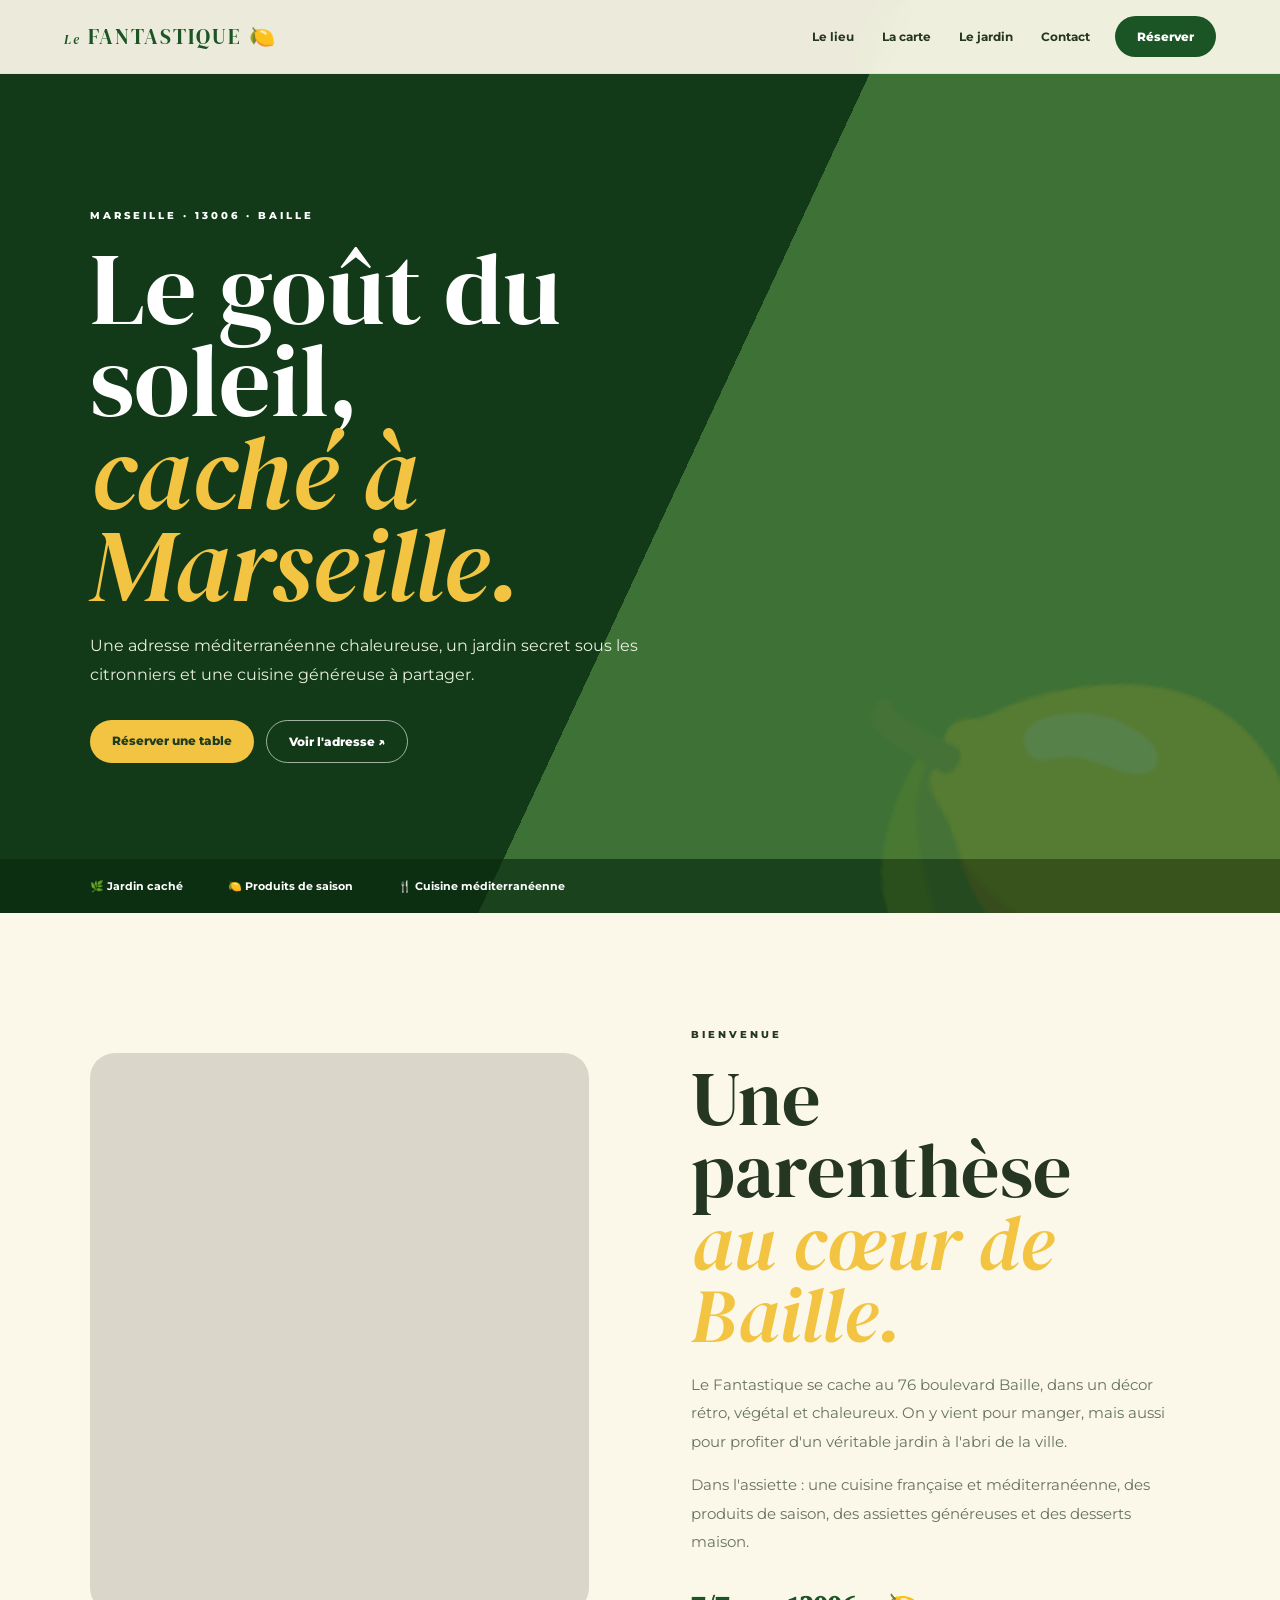
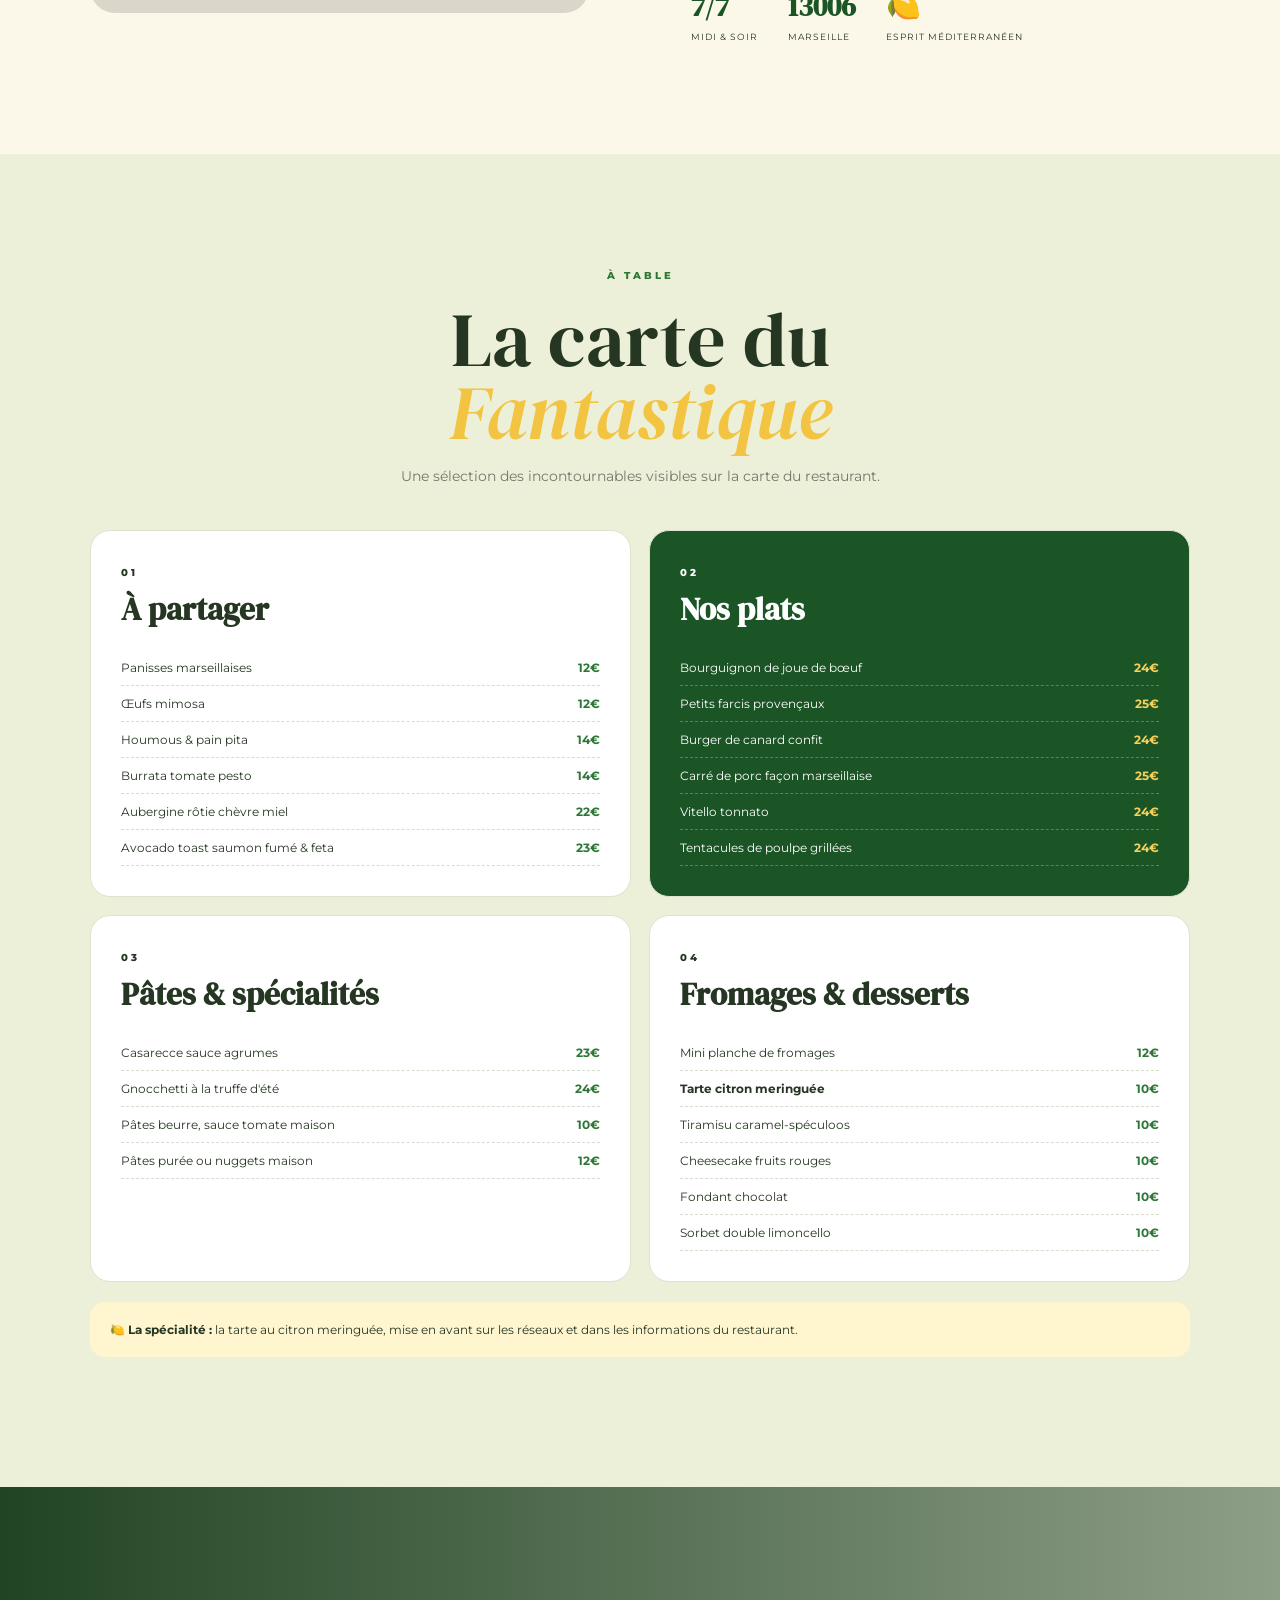
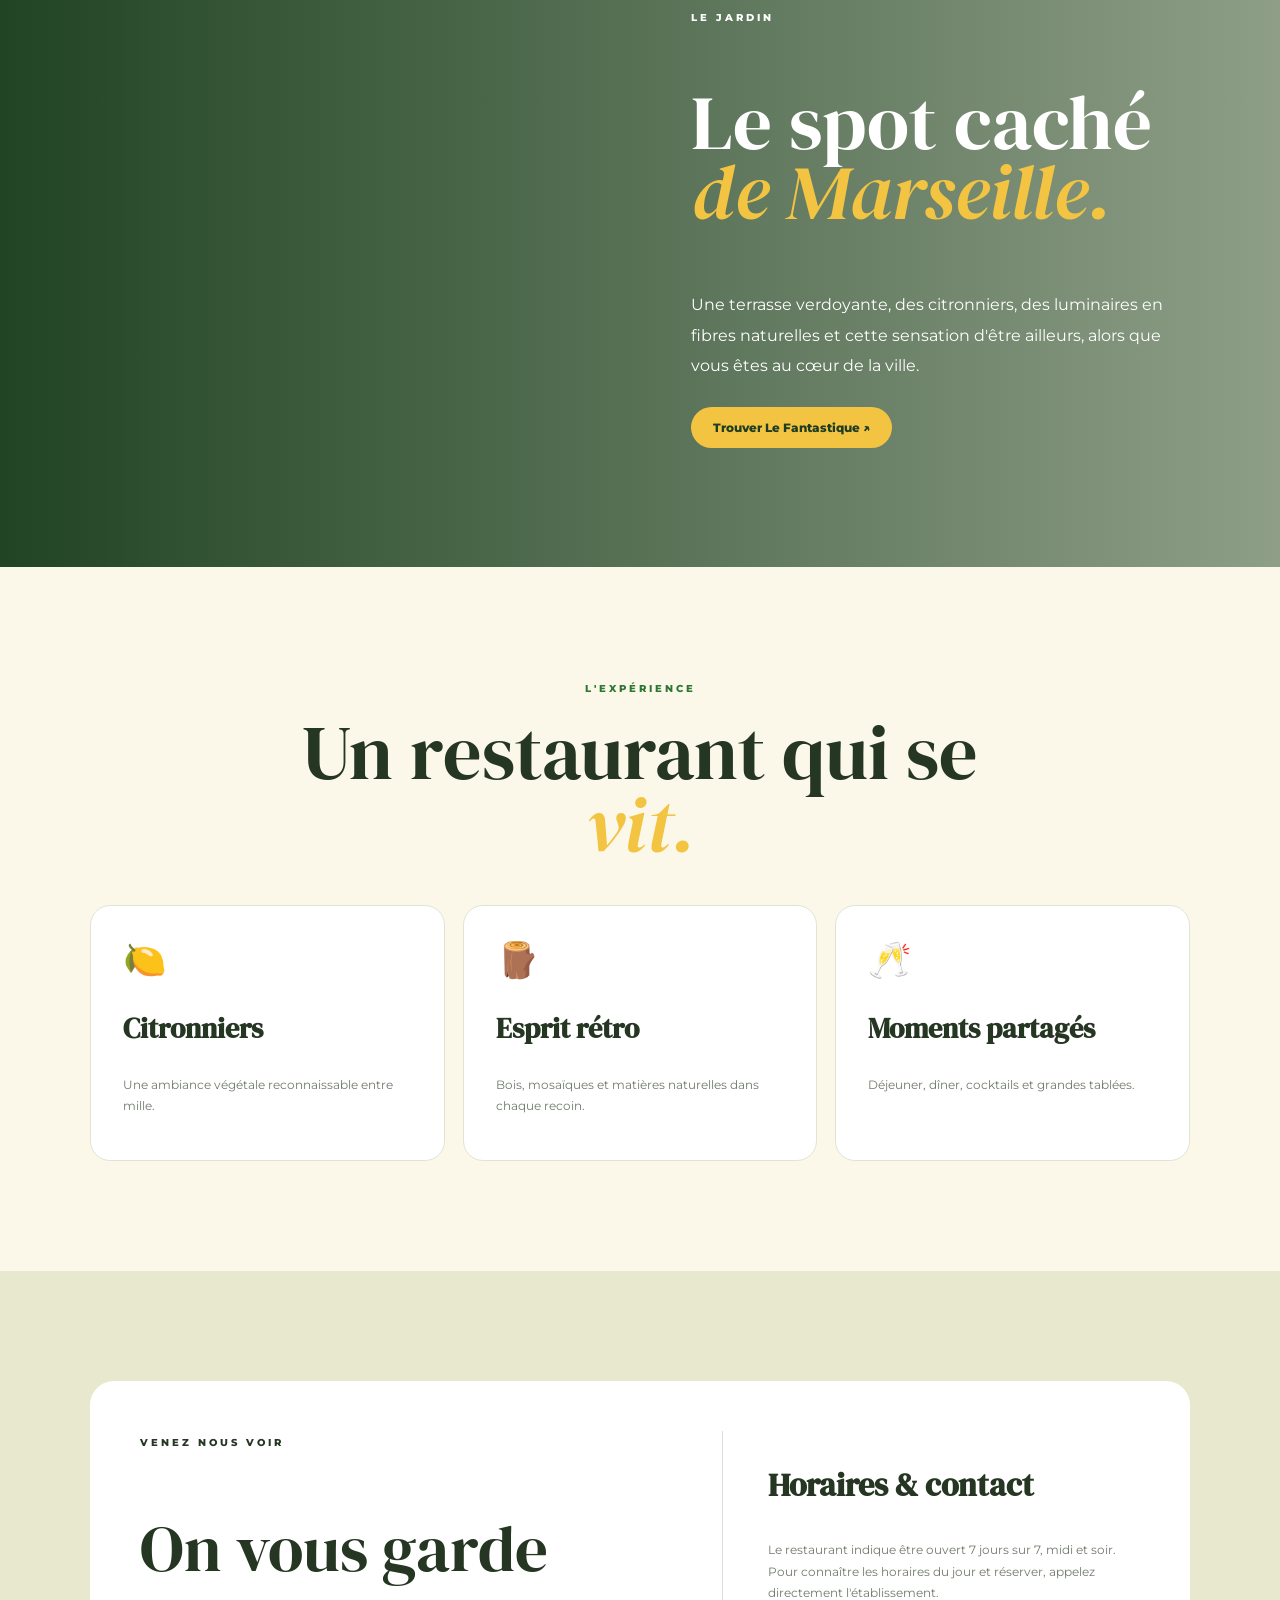
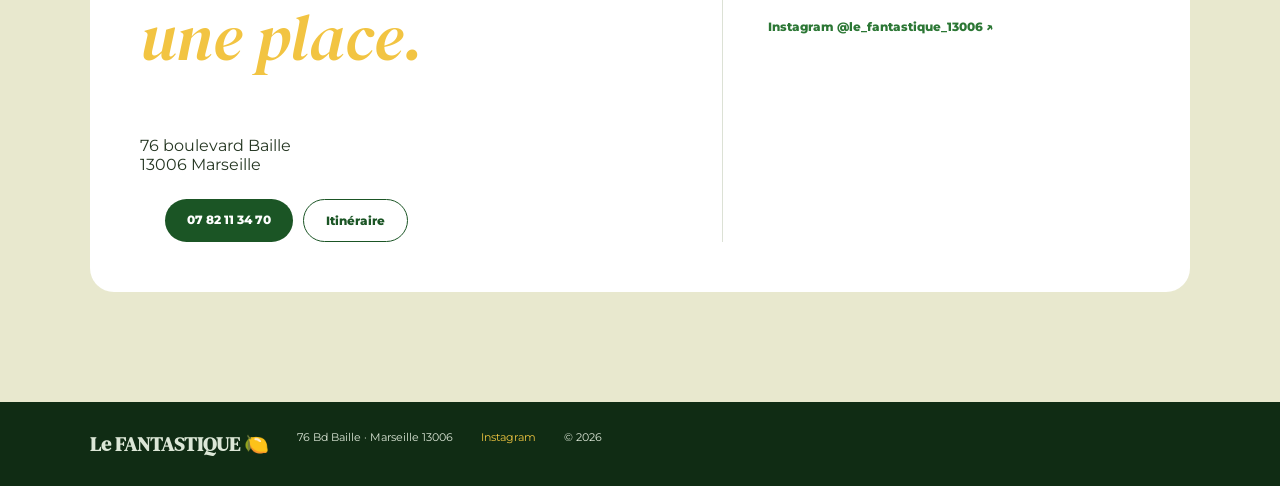
==== le-fantastique/index.html @ 21163132 "Create premium Le Fantastique restaurant site" ====
<!doctype html><html lang="fr"><head><meta charset="utf-8"><meta name="viewport" content="width=device-width,initial-scale=1"><title>Le Fantastique · Marseille</title><meta name="description" content="Le Fantastique — restaurant méditerranéen et jardin caché à Marseille."><link rel="preconnect" href="https://fonts.googleapis.com"><link rel="preconnect" href="https://fonts.gstatic.com" crossorigin><link href="https://fonts.googleapis.com/css2?family=DM+Serif+Display:ital@0;1&family=Montserrat:wght@400;500;600;700;800&display=swap" rel="stylesheet"><style>
:root{--g:#1b5525;--d:#103817;--y:#f2c442;--c:#fbf8e9;--ink:#253622}*{box-sizing:border-box}html{scroll-behavior:smooth}body{margin:0;background:var(--c);color:var(--ink);font-family:Montserrat,Arial,sans-serif}a{text-decoration:none;color:inherit}header{position:fixed;z-index:5;top:0;left:0;right:0;height:74px;padding:0 5vw;display:flex;align-items:center;background:#fbf8e9eF;backdrop-filter:blur(15px);border-bottom:1px solid #dfe5d2}.logo{font-family:'DM Serif Display';font-size:21px;color:var(--g);letter-spacing:2px}.logo em{font-size:13px}.logo i{font-style:normal}nav{margin-left:auto;display:flex;gap:28px;font-size:12px;font-weight:700}nav a:hover{color:#b88717}.reserve,.gold{background:var(--g);color:white;padding:13px 22px;border-radius:50px;font-size:12px;font-weight:800;margin-left:25px}.hero{min-height:100vh;padding:74px 7vw 0;position:relative;overflow:hidden;background:linear-gradient(115deg,#123a18 0 53%,#3d7136 53%);color:white}.hero:after{content:'🍋';position:absolute;font-size:390px;right:-50px;bottom:-150px;opacity:.13;transform:rotate(-15deg)}.hero-inner{position:relative;z-index:2;max-width:760px;padding:15vh 0 150px}.pill,small{font-size:10px;font-weight:800;letter-spacing:3px}.hero h1,h2{font-family:'DM Serif Display';font-weight:400}.hero h1{font-size:clamp(55px,8vw,105px);line-height:.9;margin:20px 0}.hero h1 em,h2 em{color:var(--y);font-style:italic}.hero p{max-width:610px;line-height:1.85;color:#e8efdf}.actions{display:flex;gap:12px;margin-top:30px}.hero .gold{margin:0;background:var(--y);color:#203d21}.ghost{padding:13px 22px;border:1px solid #ffffff99;border-radius:50px;font-size:12px;font-weight:800}.hero-bottom{position:absolute;bottom:0;left:0;right:0;padding:20px 7vw;background:#092a10aa;display:flex;gap:45px;font-size:11px;font-weight:700}.section{padding:110px 7vw}.story{display:grid;grid-template-columns:1fr 1fr;gap:8vw;align-items:center}.photo{min-height:560px;border-radius:25px;background:linear-gradient(#0002,#0002),url('https://images.unsplash.com/photo-1552566626-52f8b828add9?auto=format&fit=crop&w=1200&q=85') center/cover}.copy h2,.heading h2{font-size:clamp(48px,6vw,76px);line-height:.95;margin:20px 0}.copy p{color:#687263;line-height:1.9;font-size:15px}.facts{display:flex;gap:30px;margin-top:30px}.facts b{display:block;font-family:'DM Serif Display';font-size:28px;color:var(--g)}.facts span{font-size:9px;text-transform:uppercase;letter-spacing:1px}.menu{background:#edf0d8}.heading{text-align:center;max-width:720px;margin:0 auto 45px}.heading small{color:#2d7733}.heading p{font-size:14px;color:#717a6c}.cards{max-width:1100px;margin:auto;display:grid;grid-template-columns:1fr 1fr;gap:18px}.card{background:#fff;padding:30px;border-radius:20px;border:1px solid #dde2d1}.card.dark{background:var(--g);color:#fff}.card h3{font-family:'DM Serif Display';font-size:31px;margin:8px 0 20px}.card p{display:flex;justify-content:space-between;border-bottom:1px dashed #d6ddcd;padding:10px 0;margin:0;font-size:12px}.card b{color:#2c7735}.dark p{border-color:#5d7f60}.dark b{color:#f6d05c}.special{max-width:1100px;margin:20px auto;background:#fff6cf;padding:20px;border-radius:15px;font-size:12px}.garden{min-height:680px;padding:100px 7vw;display:grid;grid-template-columns:1fr 1fr;gap:8vw;align-items:center;background:linear-gradient(90deg,#123817eF,#12381777),url('https://images.unsplash.com/photo-1515003197210-e0cd71810b5f?auto=format&fit=crop&w=1600&q=85') center/cover;color:white}.garden h2{font-size:clamp(55px,6vw,88px);line-height:.9}.garden p{line-height:1.9;max-width:560px}.garden .gold{display:inline-block;margin:10px 0 0;background:var(--y);color:#203d21}.tiles{display:grid;grid-template-columns:repeat(3,1fr);gap:18px;max-width:1100px;margin:auto}.tile{background:white;border:1px solid #e0e4d7;padding:32px;border-radius:20px}.tile span{font-size:35px}.tile h3{font-family:'DM Serif Display';font-size:28px}.tile p{color:#717a6c;font-size:12px;line-height:1.7}.contact{background:#e8e8ce}.contactbox{max-width:1100px;margin:auto;background:white;border-radius:24px;padding:50px;display:grid;grid-template-columns:1fr .8fr;gap:60px}.contact h2{font-size:65px}.buttons{display:flex;gap:10px;margin-top:25px}.outline{border:1px solid var(--g);padding:13px 22px;border-radius:50px;color:var(--g);font-weight:800;font-size:12px}.hours{border-left:1px solid #dce1d5;padding-left:45px}.hours h3{font-family:'DM Serif Display';font-size:32px}.hours p{font-size:12px;line-height:1.8;color:#717a6c}.hours a{font-size:12px;color:#2c7735;font-weight:800}footer{background:#102c14;color:#dce7d7;padding:28px 7vw;display:flex;gap:28px;flex-wrap:wrap;font-size:11px}footer b{font-family:'DM Serif Display';font-size:20px}footer a{color:#f1c640}@media(max-width:800px){nav{display:none}.reserve{margin-left:auto}.hero h1{font-size:54px}.hero-bottom{gap:10px;justify-content:space-between;font-size:8px;padding:16px}.story,.garden{grid-template-columns:1fr;padding:75px 20px}.section{padding:75px 20px}.photo{min-height:430px}.cards{grid-template-columns:1fr}.tiles{grid-template-columns:1fr}.contactbox{grid-template-columns:1fr;padding:35px 25px}.hours{border-left:0;border-top:1px solid #dce1d5;padding:30px 0 0}.contact h2{font-size:52px}.buttons{flex-direction:column}}
</style></head><body>
<header><a class="logo" href="#top"><em>Le</em> FANTASTIQUE 🍋</a><nav><a href="#restaurant">Le lieu</a><a href="#carte">La carte</a><a href="#jardin">Le jardin</a><a href="#contact">Contact</a></nav><a class="reserve" href="tel:+33782113470">Réserver</a></header>
<main id="top">
<section class="hero"><div class="hero-inner"><div class="pill">MARSEILLE · 13006 · BAILLE</div><h1>Le goût du soleil,<br><em>caché à Marseille.</em></h1><p>Une adresse méditerranéenne chaleureuse, un jardin secret sous les citronniers et une cuisine généreuse à partager.</p><div class="actions"><a class="gold" href="tel:+33782113470">Réserver une table</a><a class="ghost" target="_blank" href="https://maps.app.goo.gl/fWwyow4Uz9P8JnUo6?g_st=ic">Voir l'adresse ↗</a></div></div><div class="hero-bottom"><span>🌿 Jardin caché</span><span>🍋 Produits de saison</span><span>🍴 Cuisine méditerranéenne</span></div></section>
<section id="restaurant" class="section story"><div class="photo"></div><div class="copy"><small>BIENVENUE</small><h2>Une parenthèse<br><em>au cœur de Baille.</em></h2><p>Le Fantastique se cache au 76 boulevard Baille, dans un décor rétro, végétal et chaleureux. On y vient pour manger, mais aussi pour profiter d'un véritable jardin à l'abri de la ville.</p><p>Dans l'assiette : une cuisine française et méditerranéenne, des produits de saison, des assiettes généreuses et des desserts maison.</p><div class="facts"><div><b>7/7</b><span>Midi & soir</span></div><div><b>13006</b><span>Marseille</span></div><div><b>🍋</b><span>Esprit méditerranéen</span></div></div></div></section>
<section id="carte" class="section menu"><div class="heading"><small>À TABLE</small><h2>La carte du <em>Fantastique</em></h2><p>Une sélection des incontournables visibles sur la carte du restaurant.</p></div><div class="cards">
<div class="card"><small>01</small><h3>À partager</h3><p>Panisses marseillaises <b>12€</b></p><p>Œufs mimosa <b>12€</b></p><p>Houmous & pain pita <b>14€</b></p><p>Burrata tomate pesto <b>14€</b></p><p>Aubergine rôtie chèvre miel <b>22€</b></p><p>Avocado toast saumon fumé & feta <b>23€</b></p></div>
<div class="card dark"><small>02</small><h3>Nos plats</h3><p>Bourguignon de joue de bœuf <b>24€</b></p><p>Petits farcis provençaux <b>25€</b></p><p>Burger de canard confit <b>24€</b></p><p>Carré de porc façon marseillaise <b>25€</b></p><p>Vitello tonnato <b>24€</b></p><p>Tentacules de poulpe grillées <b>24€</b></p></div>
<div class="card"><small>03</small><h3>Pâtes & spécialités</h3><p>Casarecce sauce agrumes <b>23€</b></p><p>Gnocchetti à la truffe d'été <b>24€</b></p><p>Pâtes beurre, sauce tomate maison <b>10€</b></p><p>Pâtes purée ou nuggets maison <b>12€</b></p></div>
<div class="card"><small>04</small><h3>Fromages & desserts</h3><p>Mini planche de fromages <b>12€</b></p><p><strong>Tarte citron meringuée</strong> <b>10€</b></p><p>Tiramisu caramel-spéculoos <b>10€</b></p><p>Cheesecake fruits rouges <b>10€</b></p><p>Fondant chocolat <b>10€</b></p><p>Sorbet double limoncello <b>10€</b></p></div></div><div class="special">🍋 <b>La spécialité :</b> la tarte au citron meringuée, mise en avant sur les réseaux et dans les informations du restaurant.</div></section>
<section id="jardin" class="garden"><div></div><div><small>LE JARDIN</small><h2>Le spot caché<br><em>de Marseille.</em></h2><p>Une terrasse verdoyante, des citronniers, des luminaires en fibres naturelles et cette sensation d'être ailleurs, alors que vous êtes au cœur de la ville.</p><a class="gold" target="_blank" href="https://maps.app.goo.gl/fWwyow4Uz9P8JnUo6?g_st=ic">Trouver Le Fantastique ↗</a></div></section>
<section class="section"><div class="heading"><small>L'EXPÉRIENCE</small><h2>Un restaurant qui se <em>vit.</em></h2></div><div class="tiles"><div class="tile"><span>🍋</span><h3>Citronniers</h3><p>Une ambiance végétale reconnaissable entre mille.</p></div><div class="tile"><span>🪵</span><h3>Esprit rétro</h3><p>Bois, mosaïques et matières naturelles dans chaque recoin.</p></div><div class="tile"><span>🥂</span><h3>Moments partagés</h3><p>Déjeuner, dîner, cocktails et grandes tablées.</p></div></div></section>
<section id="contact" class="section contact"><div class="contactbox"><div><small>VENEZ NOUS VOIR</small><h2>On vous garde<br><em>une place.</em></h2><p>76 boulevard Baille<br>13006 Marseille</p><div class="buttons"><a class="gold" href="tel:+33782113470">07 82 11 34 70</a><a class="outline" target="_blank" href="https://maps.app.goo.gl/fWwyow4Uz9P8JnUo6?g_st=ic">Itinéraire</a></div></div><div class="hours"><h3>Horaires & contact</h3><p>Le restaurant indique être ouvert 7 jours sur 7, midi et soir. Pour connaître les horaires du jour et réserver, appelez directement l'établissement.</p><a target="_blank" href="https://www.instagram.com/le_fantastique_13006">Instagram @le_fantastique_13006 ↗</a></div></div></section>
</main><footer><b>Le FANTASTIQUE 🍋</b><span>76 Bd Baille · Marseille 13006</span><a href="https://www.instagram.com/le_fantastique_13006">Instagram</a><span>© 2026</span></footer></body></html>
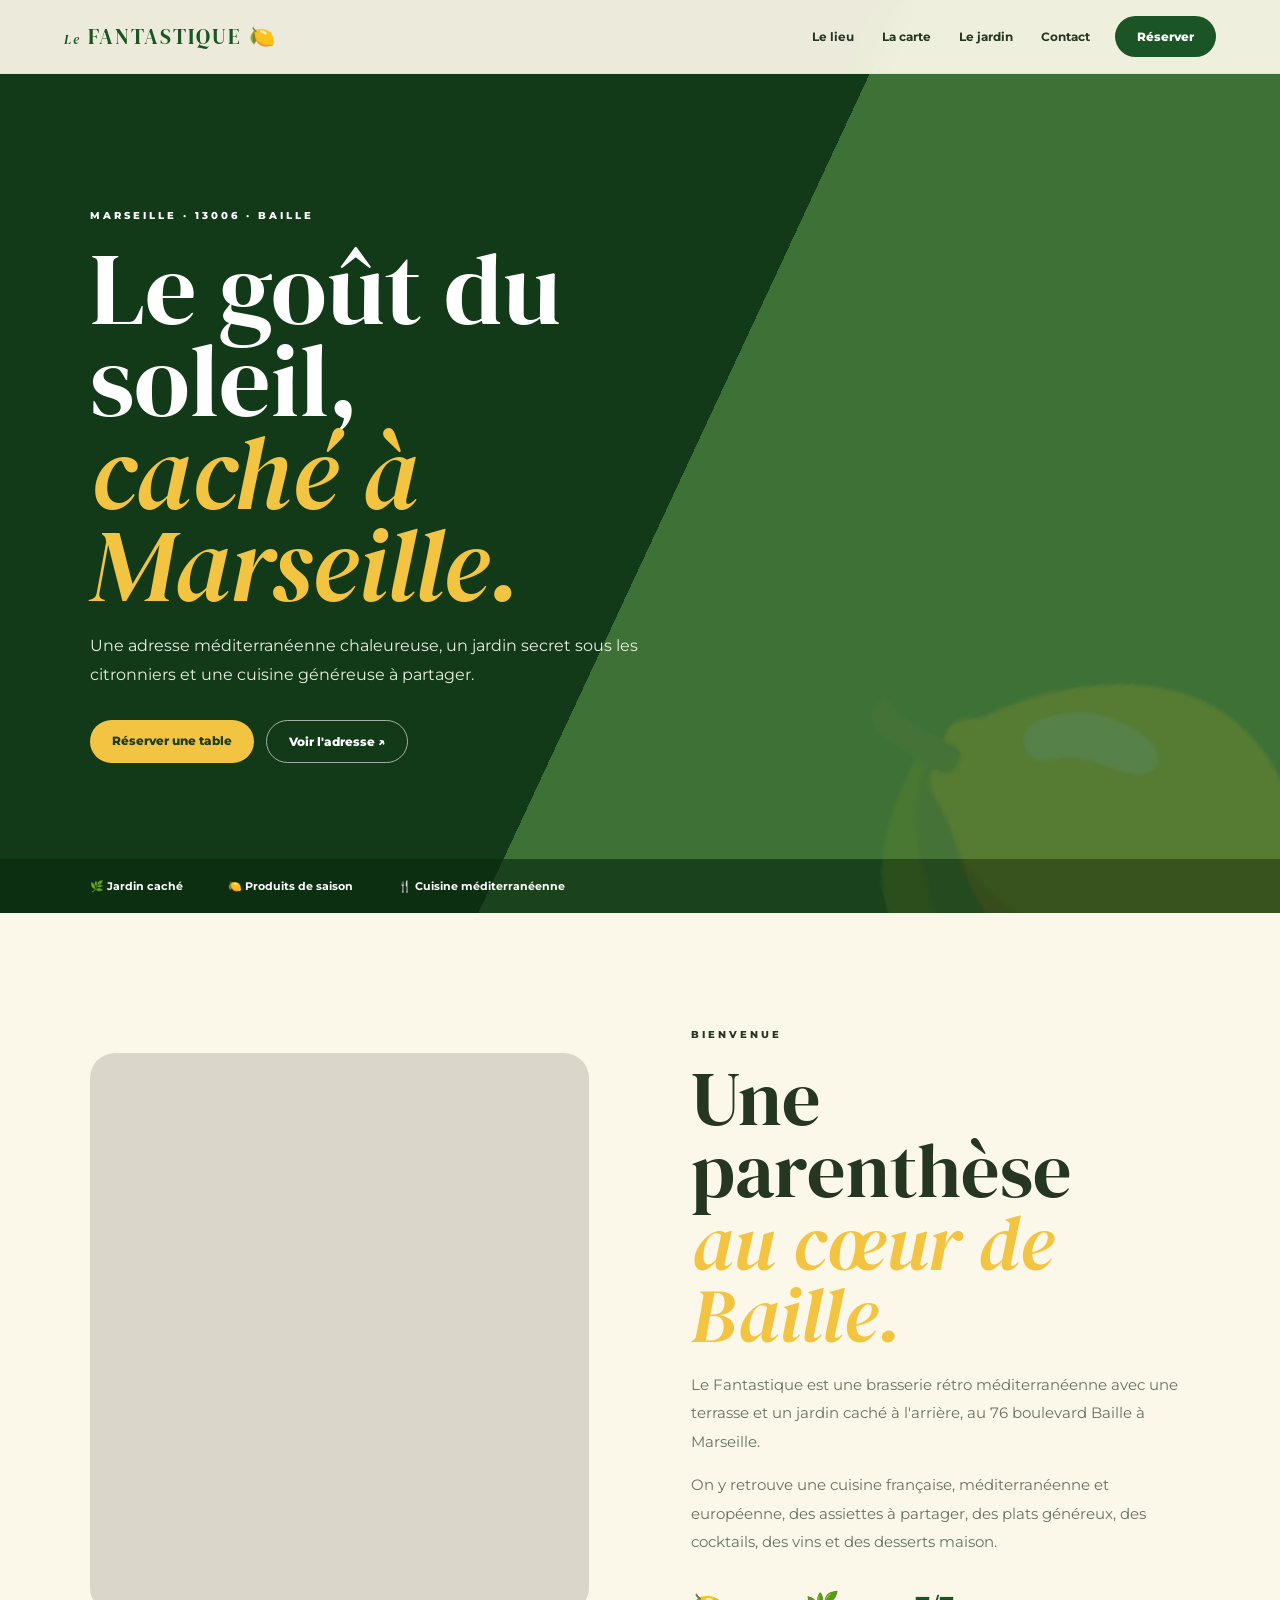
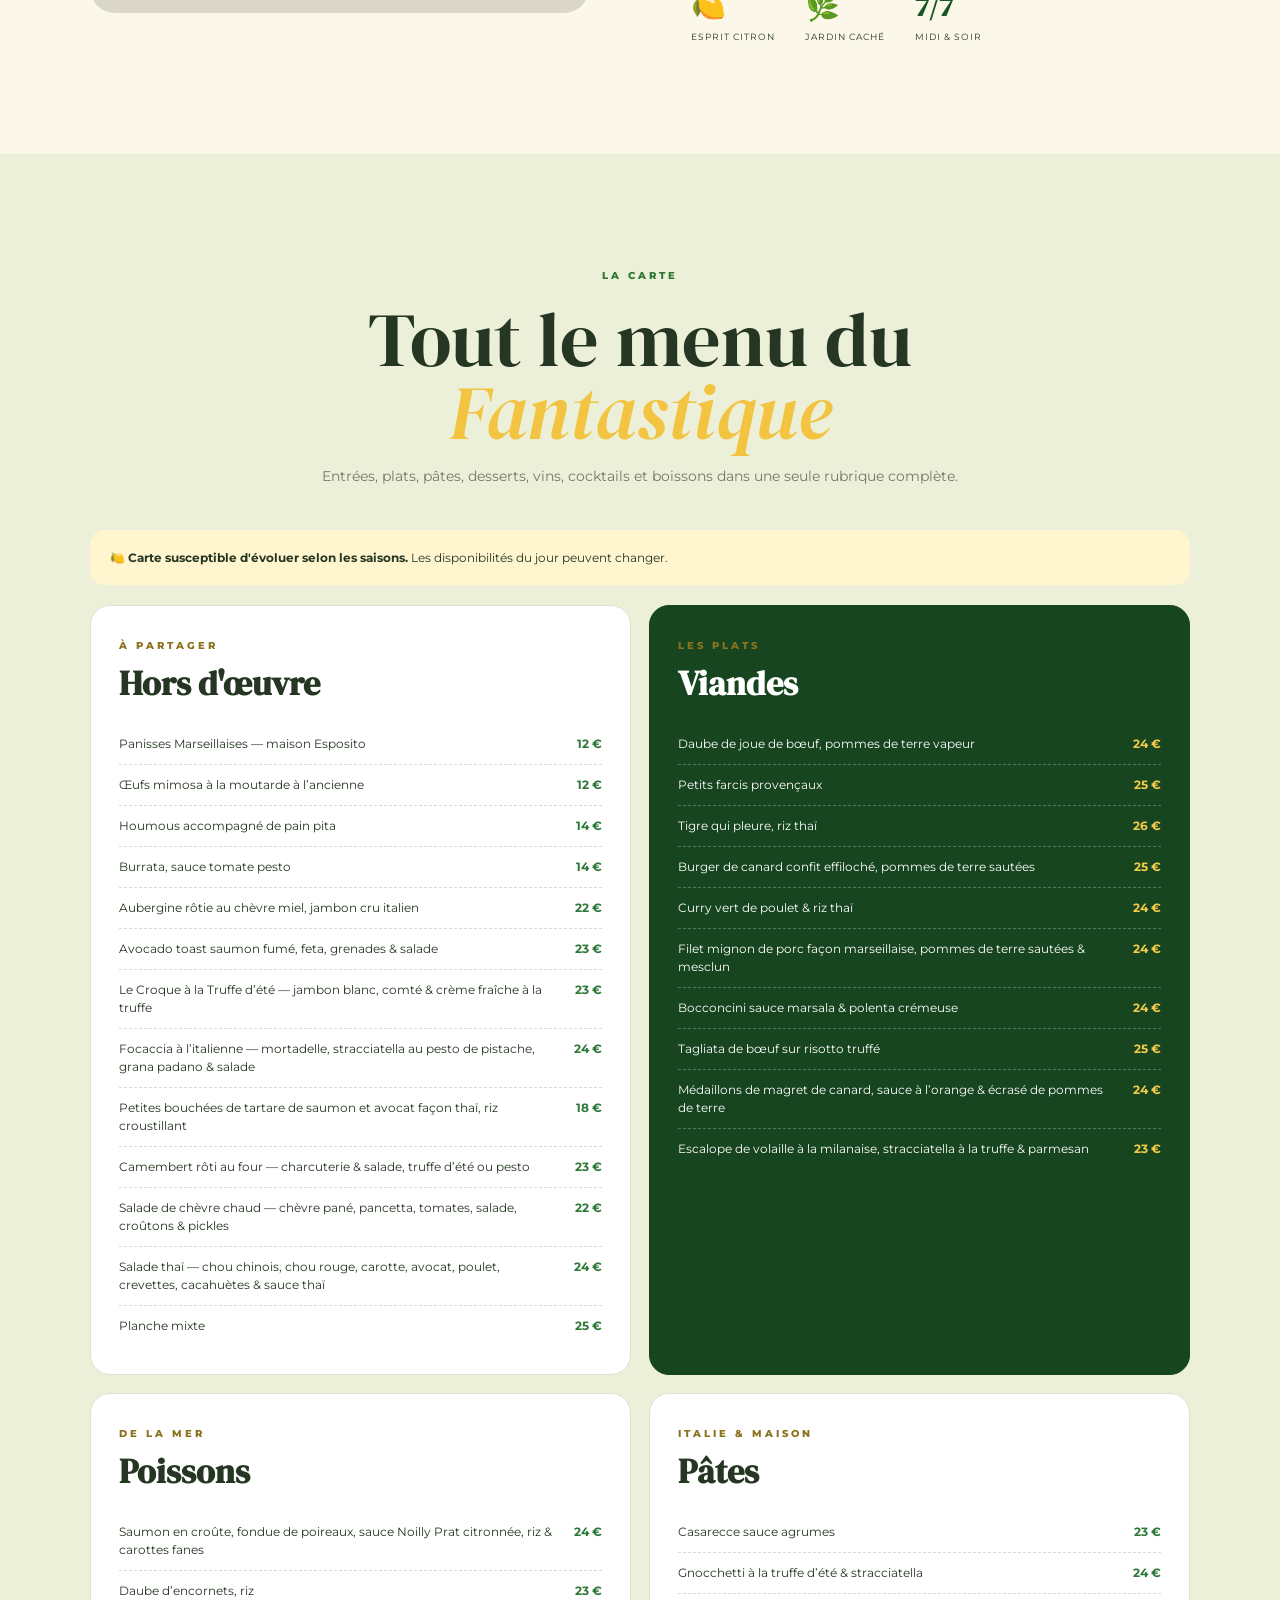
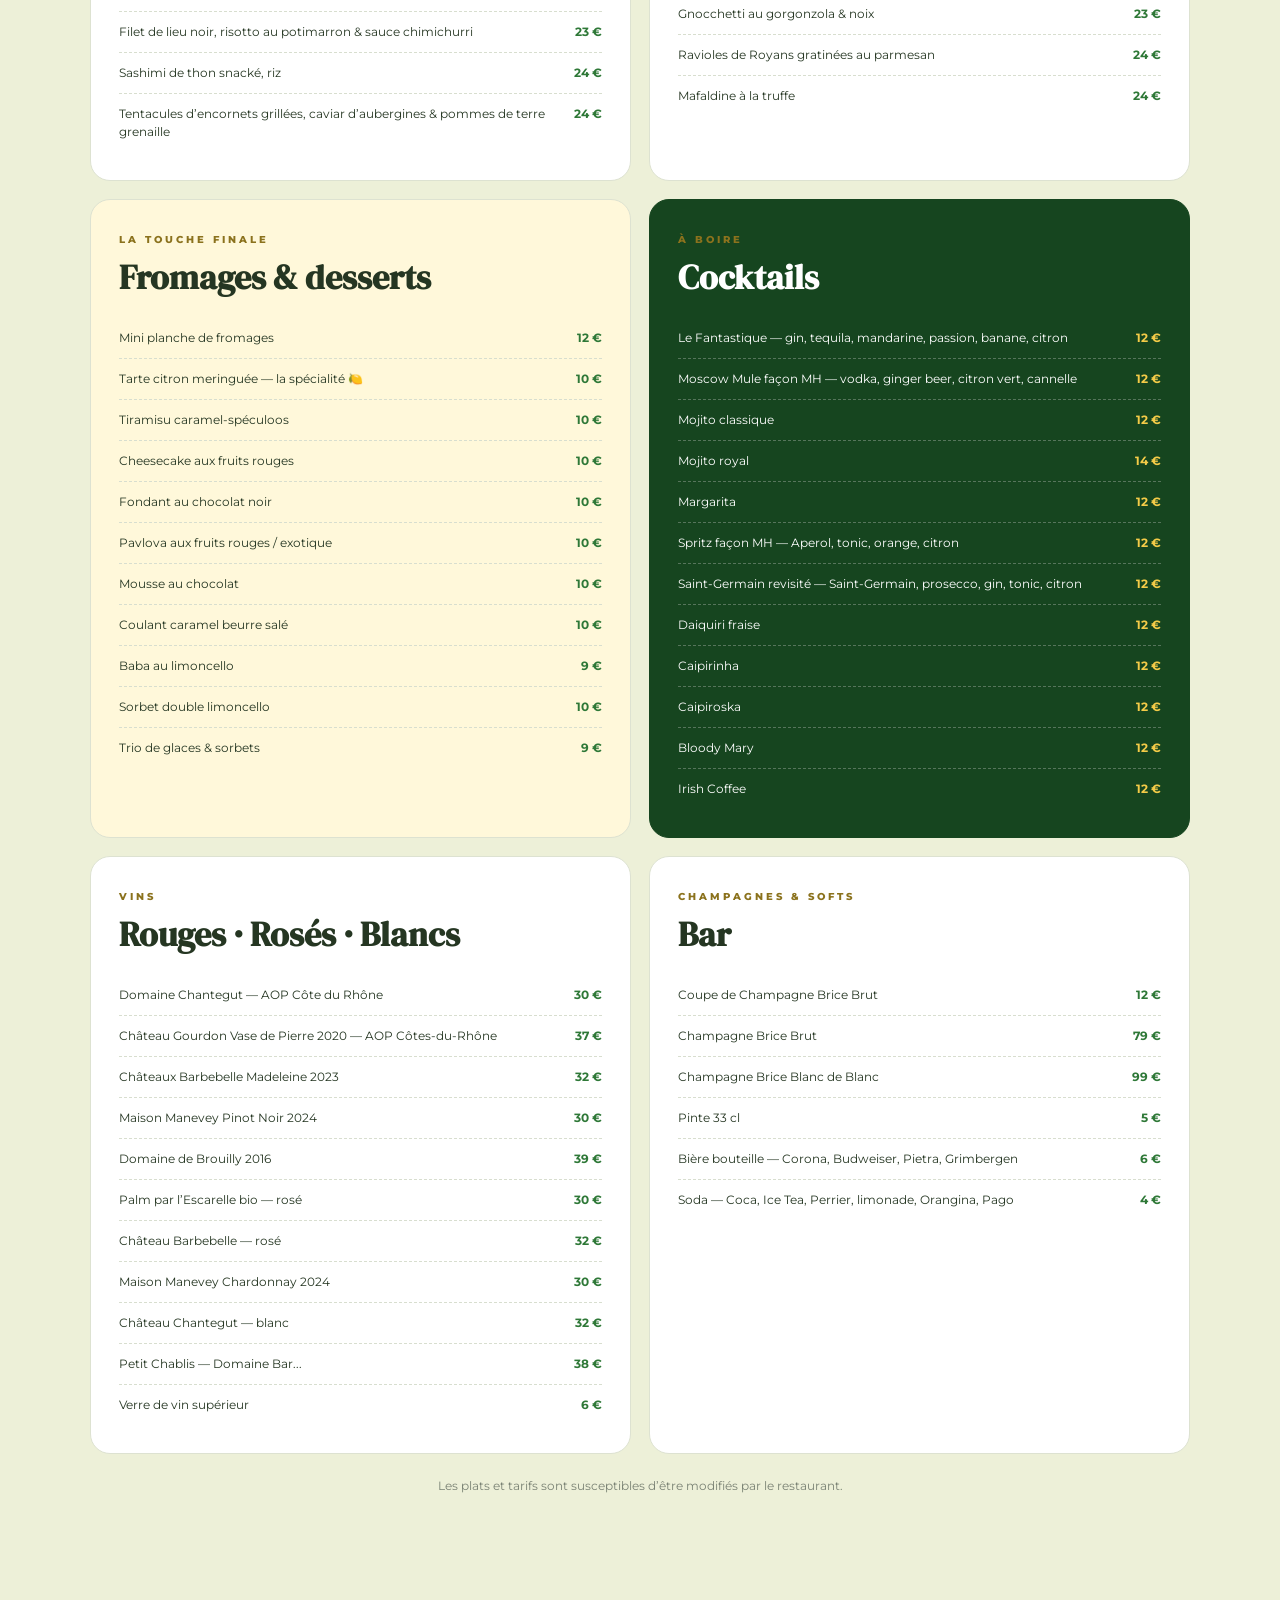
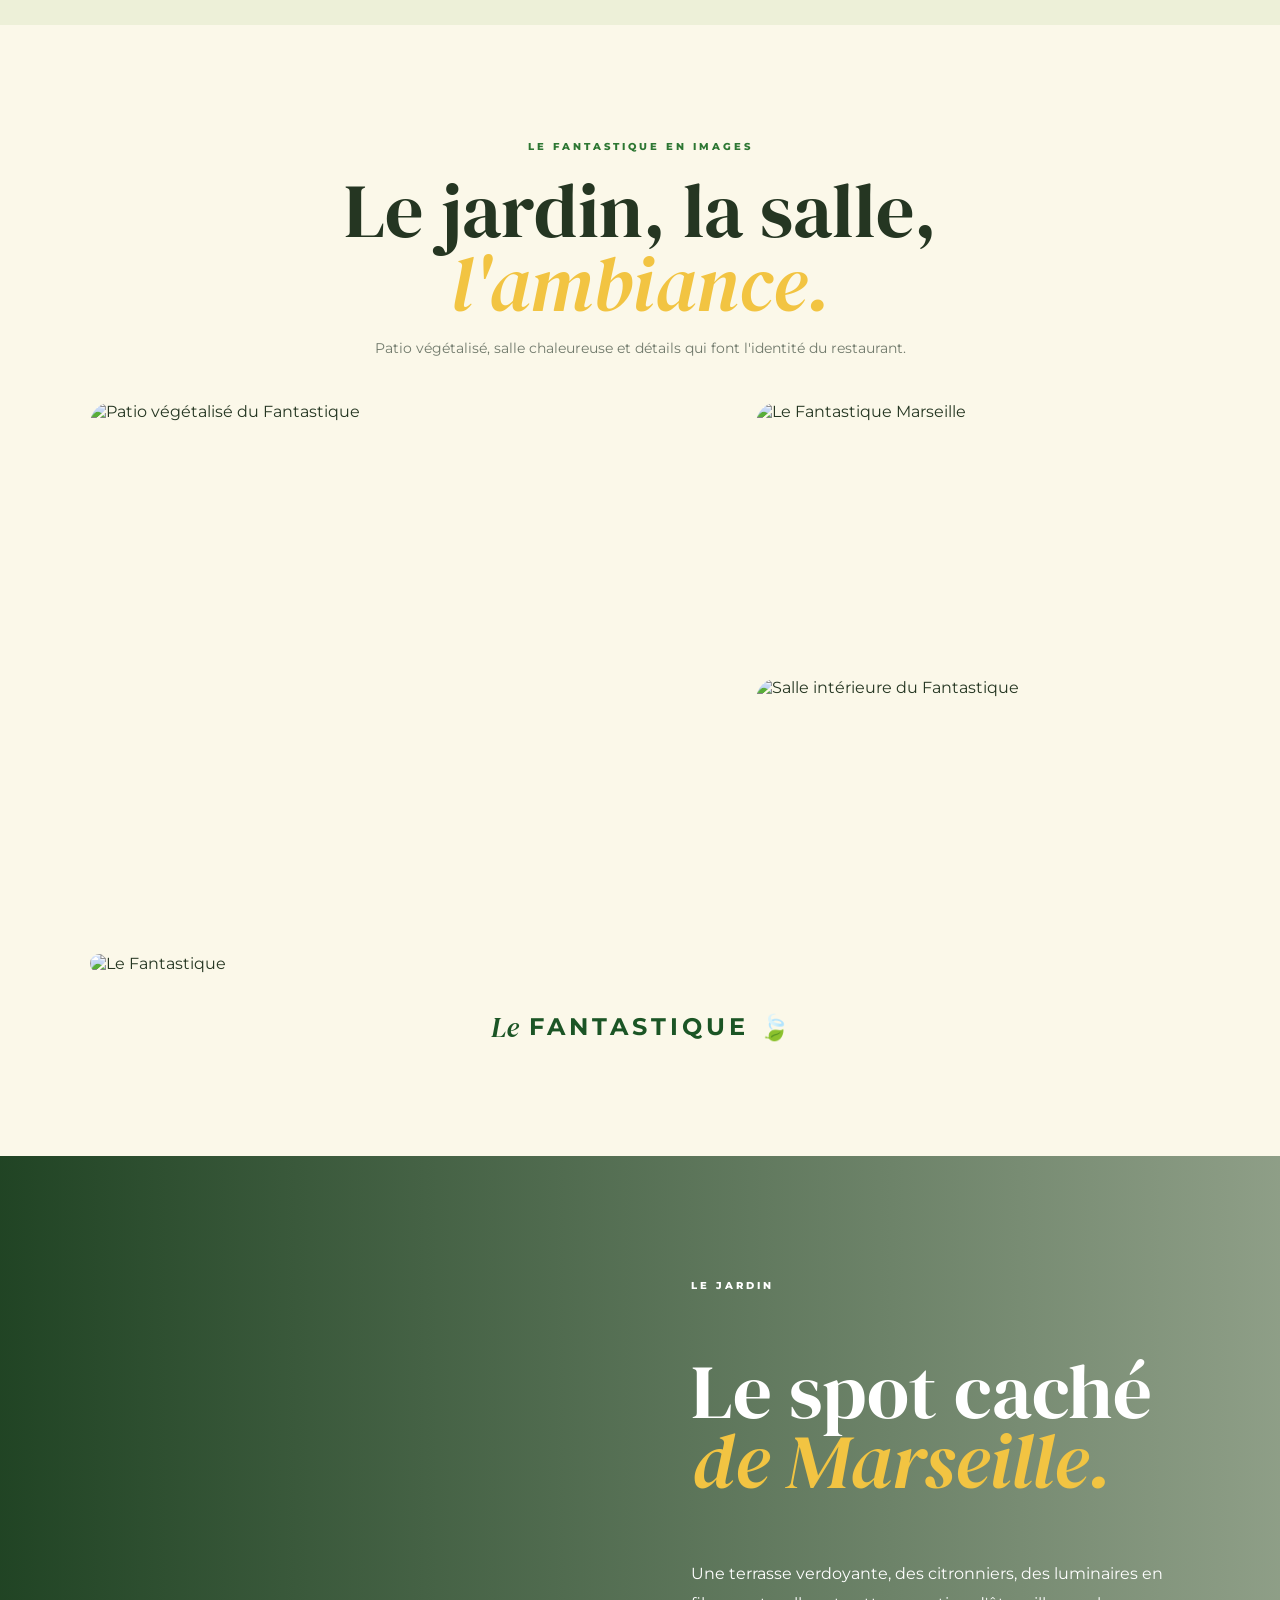
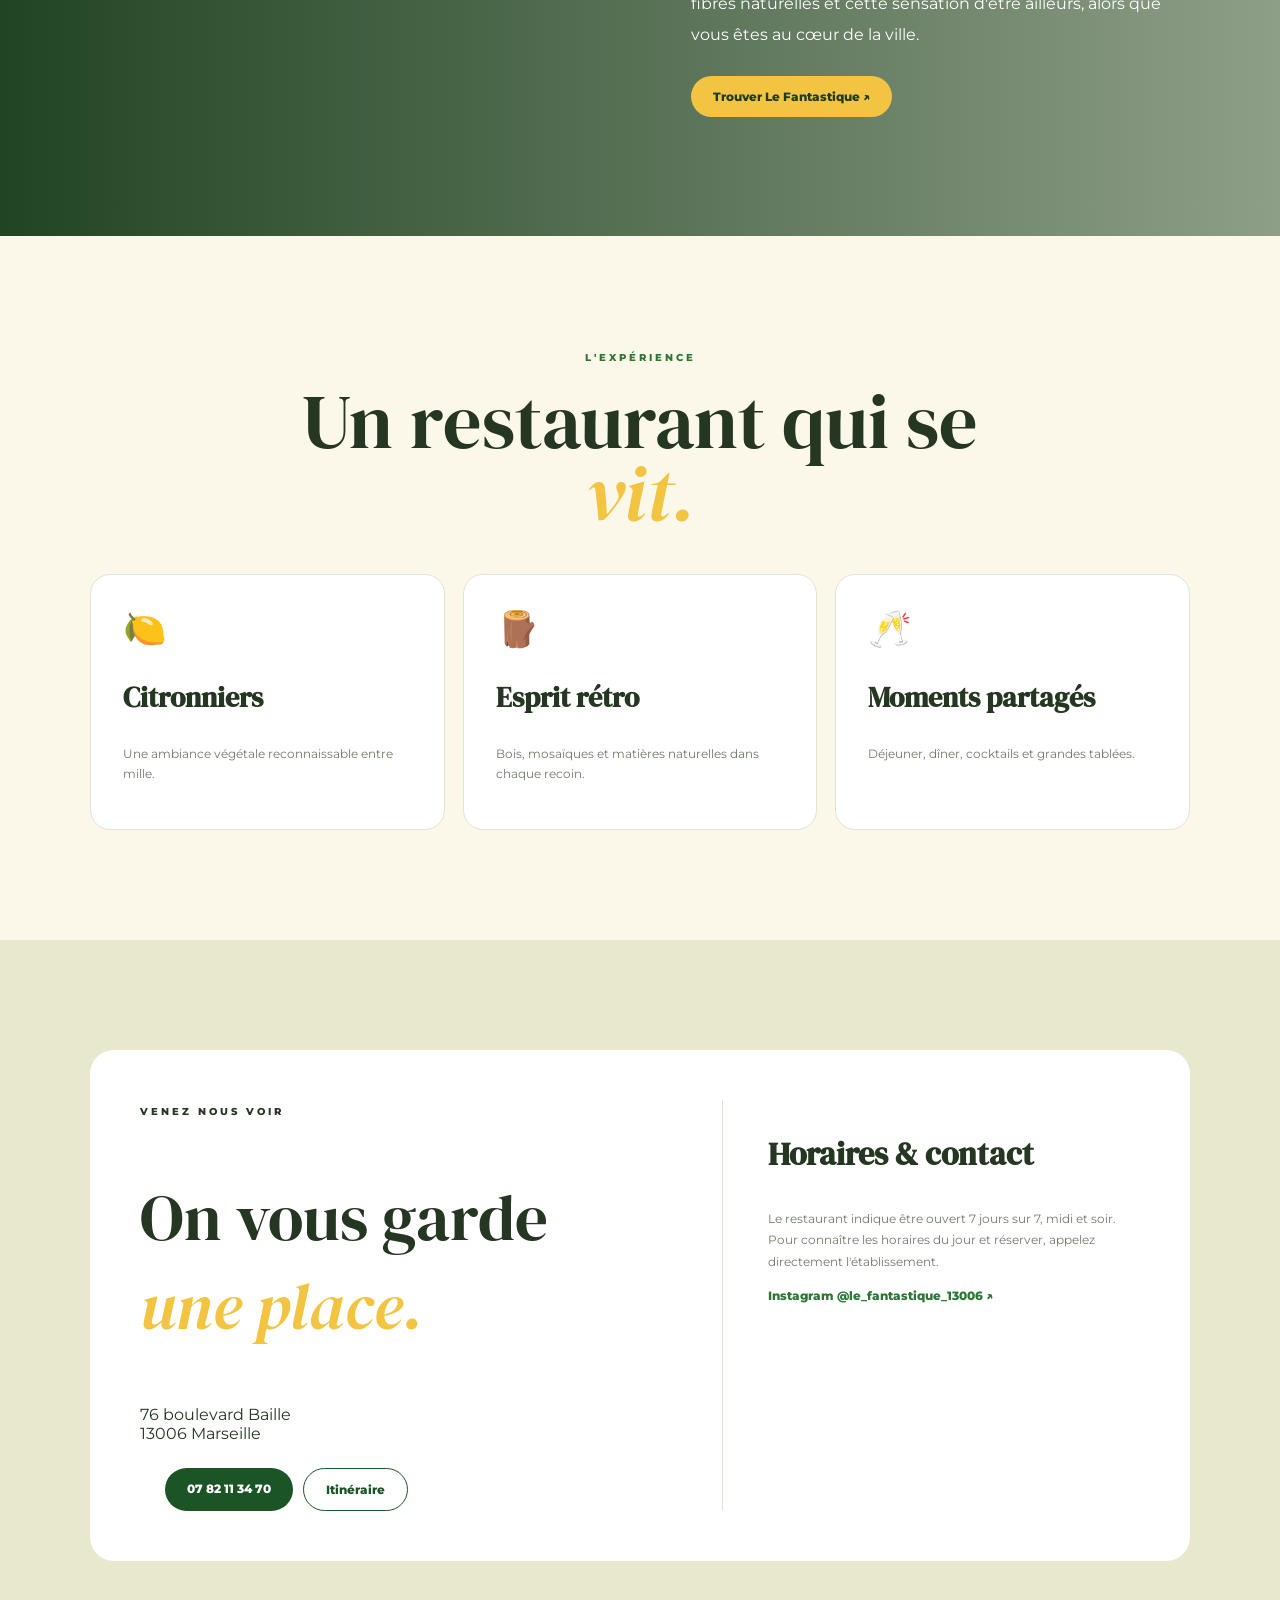
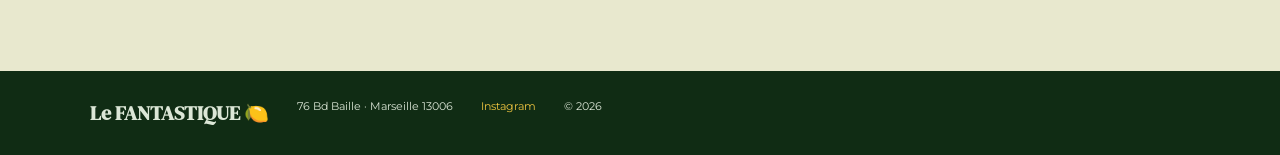
==== commit 88dd282b: "Add complete menu and restaurant photo gallery" ====
--- a/le-fantastique/index.html
+++ b/le-fantastique/index.html
@@ -1,16 +1,20 @@
 <!doctype html><html lang="fr"><head><meta charset="utf-8"><meta name="viewport" content="width=device-width,initial-scale=1"><title>Le Fantastique · Marseille</title><meta name="description" content="Le Fantastique — restaurant méditerranéen et jardin caché à Marseille."><link rel="preconnect" href="https://fonts.googleapis.com"><link rel="preconnect" href="https://fonts.gstatic.com" crossorigin><link href="https://fonts.googleapis.com/css2?family=DM+Serif+Display:ital@0;1&family=Montserrat:wght@400;500;600;700;800&display=swap" rel="stylesheet"><style>
 :root{--g:#1b5525;--d:#103817;--y:#f2c442;--c:#fbf8e9;--ink:#253622}*{box-sizing:border-box}html{scroll-behavior:smooth}body{margin:0;background:var(--c);color:var(--ink);font-family:Montserrat,Arial,sans-serif}a{text-decoration:none;color:inherit}header{position:fixed;z-index:5;top:0;left:0;right:0;height:74px;padding:0 5vw;display:flex;align-items:center;background:#fbf8e9eF;backdrop-filter:blur(15px);border-bottom:1px solid #dfe5d2}.logo{font-family:'DM Serif Display';font-size:21px;color:var(--g);letter-spacing:2px}.logo em{font-size:13px}.logo i{font-style:normal}nav{margin-left:auto;display:flex;gap:28px;font-size:12px;font-weight:700}nav a:hover{color:#b88717}.reserve,.gold{background:var(--g);color:white;padding:13px 22px;border-radius:50px;font-size:12px;font-weight:800;margin-left:25px}.hero{min-height:100vh;padding:74px 7vw 0;position:relative;overflow:hidden;background:linear-gradient(115deg,#123a18 0 53%,#3d7136 53%);color:white}.hero:after{content:'🍋';position:absolute;font-size:390px;right:-50px;bottom:-150px;opacity:.13;transform:rotate(-15deg)}.hero-inner{position:relative;z-index:2;max-width:760px;padding:15vh 0 150px}.pill,small{font-size:10px;font-weight:800;letter-spacing:3px}.hero h1,h2{font-family:'DM Serif Display';font-weight:400}.hero h1{font-size:clamp(55px,8vw,105px);line-height:.9;margin:20px 0}.hero h1 em,h2 em{color:var(--y);font-style:italic}.hero p{max-width:610px;line-height:1.85;color:#e8efdf}.actions{display:flex;gap:12px;margin-top:30px}.hero .gold{margin:0;background:var(--y);color:#203d21}.ghost{padding:13px 22px;border:1px solid #ffffff99;border-radius:50px;font-size:12px;font-weight:800}.hero-bottom{position:absolute;bottom:0;left:0;right:0;padding:20px 7vw;background:#092a10aa;display:flex;gap:45px;font-size:11px;font-weight:700}.section{padding:110px 7vw}.story{display:grid;grid-template-columns:1fr 1fr;gap:8vw;align-items:center}.photo{min-height:560px;border-radius:25px;background:linear-gradient(#0002,#0002),url('https://images.unsplash.com/photo-1552566626-52f8b828add9?auto=format&fit=crop&w=1200&q=85') center/cover}.copy h2,.heading h2{font-size:clamp(48px,6vw,76px);line-height:.95;margin:20px 0}.copy p{color:#687263;line-height:1.9;font-size:15px}.facts{display:flex;gap:30px;margin-top:30px}.facts b{display:block;font-family:'DM Serif Display';font-size:28px;color:var(--g)}.facts span{font-size:9px;text-transform:uppercase;letter-spacing:1px}.menu{background:#edf0d8}.heading{text-align:center;max-width:720px;margin:0 auto 45px}.heading small{color:#2d7733}.heading p{font-size:14px;color:#717a6c}.cards{max-width:1100px;margin:auto;display:grid;grid-template-columns:1fr 1fr;gap:18px}.card{background:#fff;padding:30px;border-radius:20px;border:1px solid #dde2d1}.card.dark{background:var(--g);color:#fff}.card h3{font-family:'DM Serif Display';font-size:31px;margin:8px 0 20px}.card p{display:flex;justify-content:space-between;border-bottom:1px dashed #d6ddcd;padding:10px 0;margin:0;font-size:12px}.card b{color:#2c7735}.dark p{border-color:#5d7f60}.dark b{color:#f6d05c}.special{max-width:1100px;margin:20px auto;background:#fff6cf;padding:20px;border-radius:15px;font-size:12px}.garden{min-height:680px;padding:100px 7vw;display:grid;grid-template-columns:1fr 1fr;gap:8vw;align-items:center;background:linear-gradient(90deg,#123817eF,#12381777),url('https://images.unsplash.com/photo-1515003197210-e0cd71810b5f?auto=format&fit=crop&w=1600&q=85') center/cover;color:white}.garden h2{font-size:clamp(55px,6vw,88px);line-height:.9}.garden p{line-height:1.9;max-width:560px}.garden .gold{display:inline-block;margin:10px 0 0;background:var(--y);color:#203d21}.tiles{display:grid;grid-template-columns:repeat(3,1fr);gap:18px;max-width:1100px;margin:auto}.tile{background:white;border:1px solid #e0e4d7;padding:32px;border-radius:20px}.tile span{font-size:35px}.tile h3{font-family:'DM Serif Display';font-size:28px}.tile p{color:#717a6c;font-size:12px;line-height:1.7}.contact{background:#e8e8ce}.contactbox{max-width:1100px;margin:auto;background:white;border-radius:24px;padding:50px;display:grid;grid-template-columns:1fr .8fr;gap:60px}.contact h2{font-size:65px}.buttons{display:flex;gap:10px;margin-top:25px}.outline{border:1px solid var(--g);padding:13px 22px;border-radius:50px;color:var(--g);font-weight:800;font-size:12px}.hours{border-left:1px solid #dce1d5;padding-left:45px}.hours h3{font-family:'DM Serif Display';font-size:32px}.hours p{font-size:12px;line-height:1.8;color:#717a6c}.hours a{font-size:12px;color:#2c7735;font-weight:800}footer{background:#102c14;color:#dce7d7;padding:28px 7vw;display:flex;gap:28px;flex-wrap:wrap;font-size:11px}footer b{font-family:'DM Serif Display';font-size:20px}footer a{color:#f1c640}@media(max-width:800px){nav{display:none}.reserve{margin-left:auto}.hero h1{font-size:54px}.hero-bottom{gap:10px;justify-content:space-between;font-size:8px;padding:16px}.story,.garden{grid-template-columns:1fr;padding:75px 20px}.section{padding:75px 20px}.photo{min-height:430px}.cards{grid-template-columns:1fr}.tiles{grid-template-columns:1fr}.contactbox{grid-template-columns:1fr;padding:35px 25px}.hours{border-left:0;border-top:1px solid #dce1d5;padding:30px 0 0}.contact h2{font-size:52px}.buttons{flex-direction:column}}
-</style></head><body>
+.gallery-grid{max-width:1100px;margin:auto;display:grid;grid-template-columns:1.2fr .8fr;grid-template-rows:260px 260px;gap:16px}.gallery-grid img{width:100%;height:100%;object-fit:cover;border-radius:22px;display:block}.gallery-grid img:first-child{grid-row:span 2}.logo-mark{margin:35px auto 0;width:max-content;display:flex;align-items:center;gap:10px;color:#1b5525}.logo-mark span{font-family:"DM Serif Display";font-style:italic;font-size:28px}.logo-mark strong{font-size:24px;letter-spacing:4px}.logo-mark i{font-style:normal;font-size:25px}.menu-grid{max-width:1150px;margin:auto;display:grid;grid-template-columns:1fr 1fr;gap:18px}.menu-panel{background:#fff;border:1px solid #dde2d1;border-radius:20px;padding:28px}.dark-panel{background:#16451f;color:#fff;border-color:#16451f}.menu-title small{color:#8b721d}.menu-title h3{font-family:"DM Serif Display";font-size:34px;margin:7px 0 18px}.menu-panel p{display:flex;justify-content:space-between;gap:20px;margin:0;padding:11px 0;border-bottom:1px dashed #d8decf;font-size:12px;line-height:1.5}.menu-panel p:last-child{border-bottom:0}.menu-panel p b{white-space:nowrap;color:#2e7837}.dark-panel p{border-color:#56755b}.dark-panel p b{color:#f4cb48}.dessert-panel{background:#fff8da}.menu-note,.menu-source{max-width:1150px;margin:0 auto 20px;font-size:12px;line-height:1.6}.menu-note{background:#fff6cf;padding:18px 20px;border-radius:15px}.menu-source{margin-top:22px;color:#7a8274;text-align:center}@media(max-width:800px){.gallery-grid{grid-template-columns:1fr;grid-template-rows:300px 220px 220px 220px}.gallery-grid img:first-child{grid-row:auto}.menu-grid{grid-template-columns:1fr}.menu-panel p{font-size:11px}.logo-mark strong{font-size:18px}}</style></head><body>
 <header><a class="logo" href="#top"><em>Le</em> FANTASTIQUE 🍋</a><nav><a href="#restaurant">Le lieu</a><a href="#carte">La carte</a><a href="#jardin">Le jardin</a><a href="#contact">Contact</a></nav><a class="reserve" href="tel:+33782113470">Réserver</a></header>
 <main id="top">
 <section class="hero"><div class="hero-inner"><div class="pill">MARSEILLE · 13006 · BAILLE</div><h1>Le goût du soleil,<br><em>caché à Marseille.</em></h1><p>Une adresse méditerranéenne chaleureuse, un jardin secret sous les citronniers et une cuisine généreuse à partager.</p><div class="actions"><a class="gold" href="tel:+33782113470">Réserver une table</a><a class="ghost" target="_blank" href="https://maps.app.goo.gl/fWwyow4Uz9P8JnUo6?g_st=ic">Voir l'adresse ↗</a></div></div><div class="hero-bottom"><span>🌿 Jardin caché</span><span>🍋 Produits de saison</span><span>🍴 Cuisine méditerranéenne</span></div></section>
-<section id="restaurant" class="section story"><div class="photo"></div><div class="copy"><small>BIENVENUE</small><h2>Une parenthèse<br><em>au cœur de Baille.</em></h2><p>Le Fantastique se cache au 76 boulevard Baille, dans un décor rétro, végétal et chaleureux. On y vient pour manger, mais aussi pour profiter d'un véritable jardin à l'abri de la ville.</p><p>Dans l'assiette : une cuisine française et méditerranéenne, des produits de saison, des assiettes généreuses et des desserts maison.</p><div class="facts"><div><b>7/7</b><span>Midi & soir</span></div><div><b>13006</b><span>Marseille</span></div><div><b>🍋</b><span>Esprit méditerranéen</span></div></div></div></section>
-<section id="carte" class="section menu"><div class="heading"><small>À TABLE</small><h2>La carte du <em>Fantastique</em></h2><p>Une sélection des incontournables visibles sur la carte du restaurant.</p></div><div class="cards">
-<div class="card"><small>01</small><h3>À partager</h3><p>Panisses marseillaises <b>12€</b></p><p>Œufs mimosa <b>12€</b></p><p>Houmous & pain pita <b>14€</b></p><p>Burrata tomate pesto <b>14€</b></p><p>Aubergine rôtie chèvre miel <b>22€</b></p><p>Avocado toast saumon fumé & feta <b>23€</b></p></div>
-<div class="card dark"><small>02</small><h3>Nos plats</h3><p>Bourguignon de joue de bœuf <b>24€</b></p><p>Petits farcis provençaux <b>25€</b></p><p>Burger de canard confit <b>24€</b></p><p>Carré de porc façon marseillaise <b>25€</b></p><p>Vitello tonnato <b>24€</b></p><p>Tentacules de poulpe grillées <b>24€</b></p></div>
-<div class="card"><small>03</small><h3>Pâtes & spécialités</h3><p>Casarecce sauce agrumes <b>23€</b></p><p>Gnocchetti à la truffe d'été <b>24€</b></p><p>Pâtes beurre, sauce tomate maison <b>10€</b></p><p>Pâtes purée ou nuggets maison <b>12€</b></p></div>
-<div class="card"><small>04</small><h3>Fromages & desserts</h3><p>Mini planche de fromages <b>12€</b></p><p><strong>Tarte citron meringuée</strong> <b>10€</b></p><p>Tiramisu caramel-spéculoos <b>10€</b></p><p>Cheesecake fruits rouges <b>10€</b></p><p>Fondant chocolat <b>10€</b></p><p>Sorbet double limoncello <b>10€</b></p></div></div><div class="special">🍋 <b>La spécialité :</b> la tarte au citron meringuée, mise en avant sur les réseaux et dans les informations du restaurant.</div></section>
-<section id="jardin" class="garden"><div></div><div><small>LE JARDIN</small><h2>Le spot caché<br><em>de Marseille.</em></h2><p>Une terrasse verdoyante, des citronniers, des luminaires en fibres naturelles et cette sensation d'être ailleurs, alors que vous êtes au cœur de la ville.</p><a class="gold" target="_blank" href="https://maps.app.goo.gl/fWwyow4Uz9P8JnUo6?g_st=ic">Trouver Le Fantastique ↗</a></div></section>
+<section id="restaurant" class="section story"><div class="photo" style="background-image:linear-gradient(#0002,#0002),url('https://dynamic-media-cdn.tripadvisor.com/media/photo-o/2e/f8/00/04/patio.jpg?h=-1&s=1&w=900')"></div><div class="copy"><small>BIENVENUE</small><h2>Une parenthèse<br><em>au cœur de Baille.</em></h2><p>Le Fantastique est une brasserie rétro méditerranéenne avec une terrasse et un jardin caché à l'arrière, au 76 boulevard Baille à Marseille.</p><p>On y retrouve une cuisine française, méditerranéenne et européenne, des assiettes à partager, des plats généreux, des cocktails, des vins et des desserts maison.</p><div class="facts"><div><b>🍋</b><span>Esprit citron</span></div><div><b>🌿</b><span>Jardin caché</span></div><div><b>7/7</b><span>Midi & soir</span></div></div></div></section>
+<section id="carte" class="section menu"><div class="heading"><small>LA CARTE</small><h2>Tout le menu du <em>Fantastique</em></h2><p>Entrées, plats, pâtes, desserts, vins, cocktails et boissons dans une seule rubrique complète.</p></div><div class="menu-note">🍋 <b>Carte susceptible d'évoluer selon les saisons.</b> Les disponibilités du jour peuvent changer.</div><div class="menu-grid">
+<div class="menu-panel "><div class="menu-title"><small>À PARTAGER</small><h3>Hors d'œuvre</h3></div><p><span>Panisses Marseillaises — maison Esposito</span><b>12 €</b></p><p><span>Œufs mimosa à la moutarde à l’ancienne</span><b>12 €</b></p><p><span>Houmous accompagné de pain pita</span><b>14 €</b></p><p><span>Burrata, sauce tomate pesto</span><b>14 €</b></p><p><span>Aubergine rôtie au chèvre miel, jambon cru italien</span><b>22 €</b></p><p><span>Avocado toast saumon fumé, feta, grenades & salade</span><b>23 €</b></p><p><span>Le Croque à la Truffe d’été — jambon blanc, comté & crème fraîche à la truffe</span><b>23 €</b></p><p><span>Focaccia à l’italienne — mortadelle, stracciatella au pesto de pistache, grana padano & salade</span><b>24 €</b></p><p><span>Petites bouchées de tartare de saumon et avocat façon thaï, riz croustillant</span><b>18 €</b></p><p><span>Camembert rôti au four — charcuterie & salade, truffe d’été ou pesto</span><b>23 €</b></p><p><span>Salade de chèvre chaud — chèvre pané, pancetta, tomates, salade, croûtons & pickles</span><b>22 €</b></p><p><span>Salade thaï — chou chinois, chou rouge, carotte, avocat, poulet, crevettes, cacahuètes & sauce thaï</span><b>24 €</b></p><p><span>Planche mixte</span><b>25 €</b></p></div>
+<div class="menu-panel dark-panel"><div class="menu-title"><small>LES PLATS</small><h3>Viandes</h3></div><p><span>Daube de joue de bœuf, pommes de terre vapeur</span><b>24 €</b></p><p><span>Petits farcis provençaux</span><b>25 €</b></p><p><span>Tigre qui pleure, riz thaï</span><b>26 €</b></p><p><span>Burger de canard confit effiloché, pommes de terre sautées</span><b>25 €</b></p><p><span>Curry vert de poulet & riz thaï</span><b>24 €</b></p><p><span>Filet mignon de porc façon marseillaise, pommes de terre sautées & mesclun</span><b>24 €</b></p><p><span>Bocconcini sauce marsala & polenta crémeuse</span><b>24 €</b></p><p><span>Tagliata de bœuf sur risotto truffé</span><b>25 €</b></p><p><span>Médaillons de magret de canard, sauce à l’orange & écrasé de pommes de terre</span><b>24 €</b></p><p><span>Escalope de volaille à la milanaise, stracciatella à la truffe & parmesan</span><b>23 €</b></p></div>
+<div class="menu-panel "><div class="menu-title"><small>DE LA MER</small><h3>Poissons</h3></div><p><span>Saumon en croûte, fondue de poireaux, sauce Noilly Prat citronnée, riz & carottes fanes</span><b>24 €</b></p><p><span>Daube d’encornets, riz</span><b>23 €</b></p><p><span>Filet de lieu noir, risotto au potimarron & sauce chimichurri</span><b>23 €</b></p><p><span>Sashimi de thon snacké, riz</span><b>24 €</b></p><p><span>Tentacules d’encornets grillées, caviar d’aubergines & pommes de terre grenaille</span><b>24 €</b></p></div>
+<div class="menu-panel "><div class="menu-title"><small>ITALIE & MAISON</small><h3>Pâtes</h3></div><p><span>Casarecce sauce agrumes</span><b>23 €</b></p><p><span>Gnocchetti à la truffe d’été & stracciatella</span><b>24 €</b></p><p><span>Gnocchetti au gorgonzola & noix</span><b>23 €</b></p><p><span>Ravioles de Royans gratinées au parmesan</span><b>24 €</b></p><p><span>Mafaldine à la truffe</span><b>24 €</b></p></div>
+<div class="menu-panel dessert-panel"><div class="menu-title"><small>LA TOUCHE FINALE</small><h3>Fromages & desserts</h3></div><p><span>Mini planche de fromages</span><b>12 €</b></p><p><span>Tarte citron meringuée — la spécialité 🍋</span><b>10 €</b></p><p><span>Tiramisu caramel-spéculoos</span><b>10 €</b></p><p><span>Cheesecake aux fruits rouges</span><b>10 €</b></p><p><span>Fondant au chocolat noir</span><b>10 €</b></p><p><span>Pavlova aux fruits rouges / exotique</span><b>10 €</b></p><p><span>Mousse au chocolat</span><b>10 €</b></p><p><span>Coulant caramel beurre salé</span><b>10 €</b></p><p><span>Baba au limoncello</span><b>9 €</b></p><p><span>Sorbet double limoncello</span><b>10 €</b></p><p><span>Trio de glaces & sorbets</span><b>9 €</b></p></div>
+<div class="menu-panel dark-panel"><div class="menu-title"><small>À BOIRE</small><h3>Cocktails</h3></div><p><span>Le Fantastique — gin, tequila, mandarine, passion, banane, citron</span><b>12 €</b></p><p><span>Moscow Mule façon MH — vodka, ginger beer, citron vert, cannelle</span><b>12 €</b></p><p><span>Mojito classique</span><b>12 €</b></p><p><span>Mojito royal</span><b>14 €</b></p><p><span>Margarita</span><b>12 €</b></p><p><span>Spritz façon MH — Aperol, tonic, orange, citron</span><b>12 €</b></p><p><span>Saint-Germain revisité — Saint-Germain, prosecco, gin, tonic, citron</span><b>12 €</b></p><p><span>Daiquiri fraise</span><b>12 €</b></p><p><span>Caipirinha</span><b>12 €</b></p><p><span>Caipiroska</span><b>12 €</b></p><p><span>Bloody Mary</span><b>12 €</b></p><p><span>Irish Coffee</span><b>12 €</b></p></div>
+<div class="menu-panel "><div class="menu-title"><small>VINS</small><h3>Rouges · Rosés · Blancs</h3></div><p><span>Domaine Chantegut — AOP Côte du Rhône</span><b>30 €</b></p><p><span>Château Gourdon Vase de Pierre 2020 — AOP Côtes-du-Rhône</span><b>37 €</b></p><p><span>Châteaux Barbebelle Madeleine 2023</span><b>32 €</b></p><p><span>Maison Manevey Pinot Noir 2024</span><b>30 €</b></p><p><span>Domaine de Brouilly 2016</span><b>39 €</b></p><p><span>Palm par l’Escarelle bio — rosé</span><b>30 €</b></p><p><span>Château Barbebelle — rosé</span><b>32 €</b></p><p><span>Maison Manevey Chardonnay 2024</span><b>30 €</b></p><p><span>Château Chantegut — blanc</span><b>32 €</b></p><p><span>Petit Chablis — Domaine Bar...</span><b>38 €</b></p><p><span>Verre de vin supérieur</span><b>6 €</b></p></div>
+<div class="menu-panel "><div class="menu-title"><small>CHAMPAGNES & SOFTS</small><h3>Bar</h3></div><p><span>Coupe de Champagne Brice Brut</span><b>12 €</b></p><p><span>Champagne Brice Brut</span><b>79 €</b></p><p><span>Champagne Brice Blanc de Blanc</span><b>99 €</b></p><p><span>Pinte 33 cl</span><b>5 €</b></p><p><span>Bière bouteille — Corona, Budweiser, Pietra, Grimbergen</span><b>6 €</b></p><p><span>Soda — Coca, Ice Tea, Perrier, limonade, Orangina, Pago</span><b>4 €</b></p></div>
+</div><div class="menu-source">Les plats et tarifs sont susceptibles d’être modifiés par le restaurant.</div></section><section class="section gallery" id="galerie"><div class="heading"><small>LE FANTASTIQUE EN IMAGES</small><h2>Le jardin, la salle,<br><em>l'ambiance.</em></h2><p>Patio végétalisé, salle chaleureuse et détails qui font l'identité du restaurant.</p></div><div class="gallery-grid"><img src="https://dynamic-media-cdn.tripadvisor.com/media/photo-o/2e/f8/00/04/patio.jpg?h=-1&s=1&w=900" alt="Patio végétalisé du Fantastique"><img src="https://dynamic-media-cdn.tripadvisor.com/media/photo-o/2f/6b/cd/f5/caption.jpg?h=500&s=1&w=900" alt="Le Fantastique Marseille"><img src="https://dynamic-media-cdn.tripadvisor.com/media/photo-o/2e/f7/ff/ff/salle-interieur.jpg?h=-1&s=1&w=900" alt="Salle intérieure du Fantastique"><img src="https://dynamic-media-cdn.tripadvisor.com/media/photo-o/1b/b7/e6/9b/le-fantastique.jpg?h=1200&s=1&w=1200" alt="Le Fantastique"></div><div class="logo-mark"><span>Le</span><strong>FANTASTIQUE</strong><i>🍃</i></div></section><section id="jardin" class="garden"><div></div><div><small>LE JARDIN</small><h2>Le spot caché<br><em>de Marseille.</em></h2><p>Une terrasse verdoyante, des citronniers, des luminaires en fibres naturelles et cette sensation d'être ailleurs, alors que vous êtes au cœur de la ville.</p><a class="gold" target="_blank" href="https://maps.app.goo.gl/fWwyow4Uz9P8JnUo6?g_st=ic">Trouver Le Fantastique ↗</a></div></section>
 <section class="section"><div class="heading"><small>L'EXPÉRIENCE</small><h2>Un restaurant qui se <em>vit.</em></h2></div><div class="tiles"><div class="tile"><span>🍋</span><h3>Citronniers</h3><p>Une ambiance végétale reconnaissable entre mille.</p></div><div class="tile"><span>🪵</span><h3>Esprit rétro</h3><p>Bois, mosaïques et matières naturelles dans chaque recoin.</p></div><div class="tile"><span>🥂</span><h3>Moments partagés</h3><p>Déjeuner, dîner, cocktails et grandes tablées.</p></div></div></section>
 <section id="contact" class="section contact"><div class="contactbox"><div><small>VENEZ NOUS VOIR</small><h2>On vous garde<br><em>une place.</em></h2><p>76 boulevard Baille<br>13006 Marseille</p><div class="buttons"><a class="gold" href="tel:+33782113470">07 82 11 34 70</a><a class="outline" target="_blank" href="https://maps.app.goo.gl/fWwyow4Uz9P8JnUo6?g_st=ic">Itinéraire</a></div></div><div class="hours"><h3>Horaires & contact</h3><p>Le restaurant indique être ouvert 7 jours sur 7, midi et soir. Pour connaître les horaires du jour et réserver, appelez directement l'établissement.</p><a target="_blank" href="https://www.instagram.com/le_fantastique_13006">Instagram @le_fantastique_13006 ↗</a></div></div></section>
 </main><footer><b>Le FANTASTIQUE 🍋</b><span>76 Bd Baille · Marseille 13006</span><a href="https://www.instagram.com/le_fantastique_13006">Instagram</a><span>© 2026</span></footer></body></html>
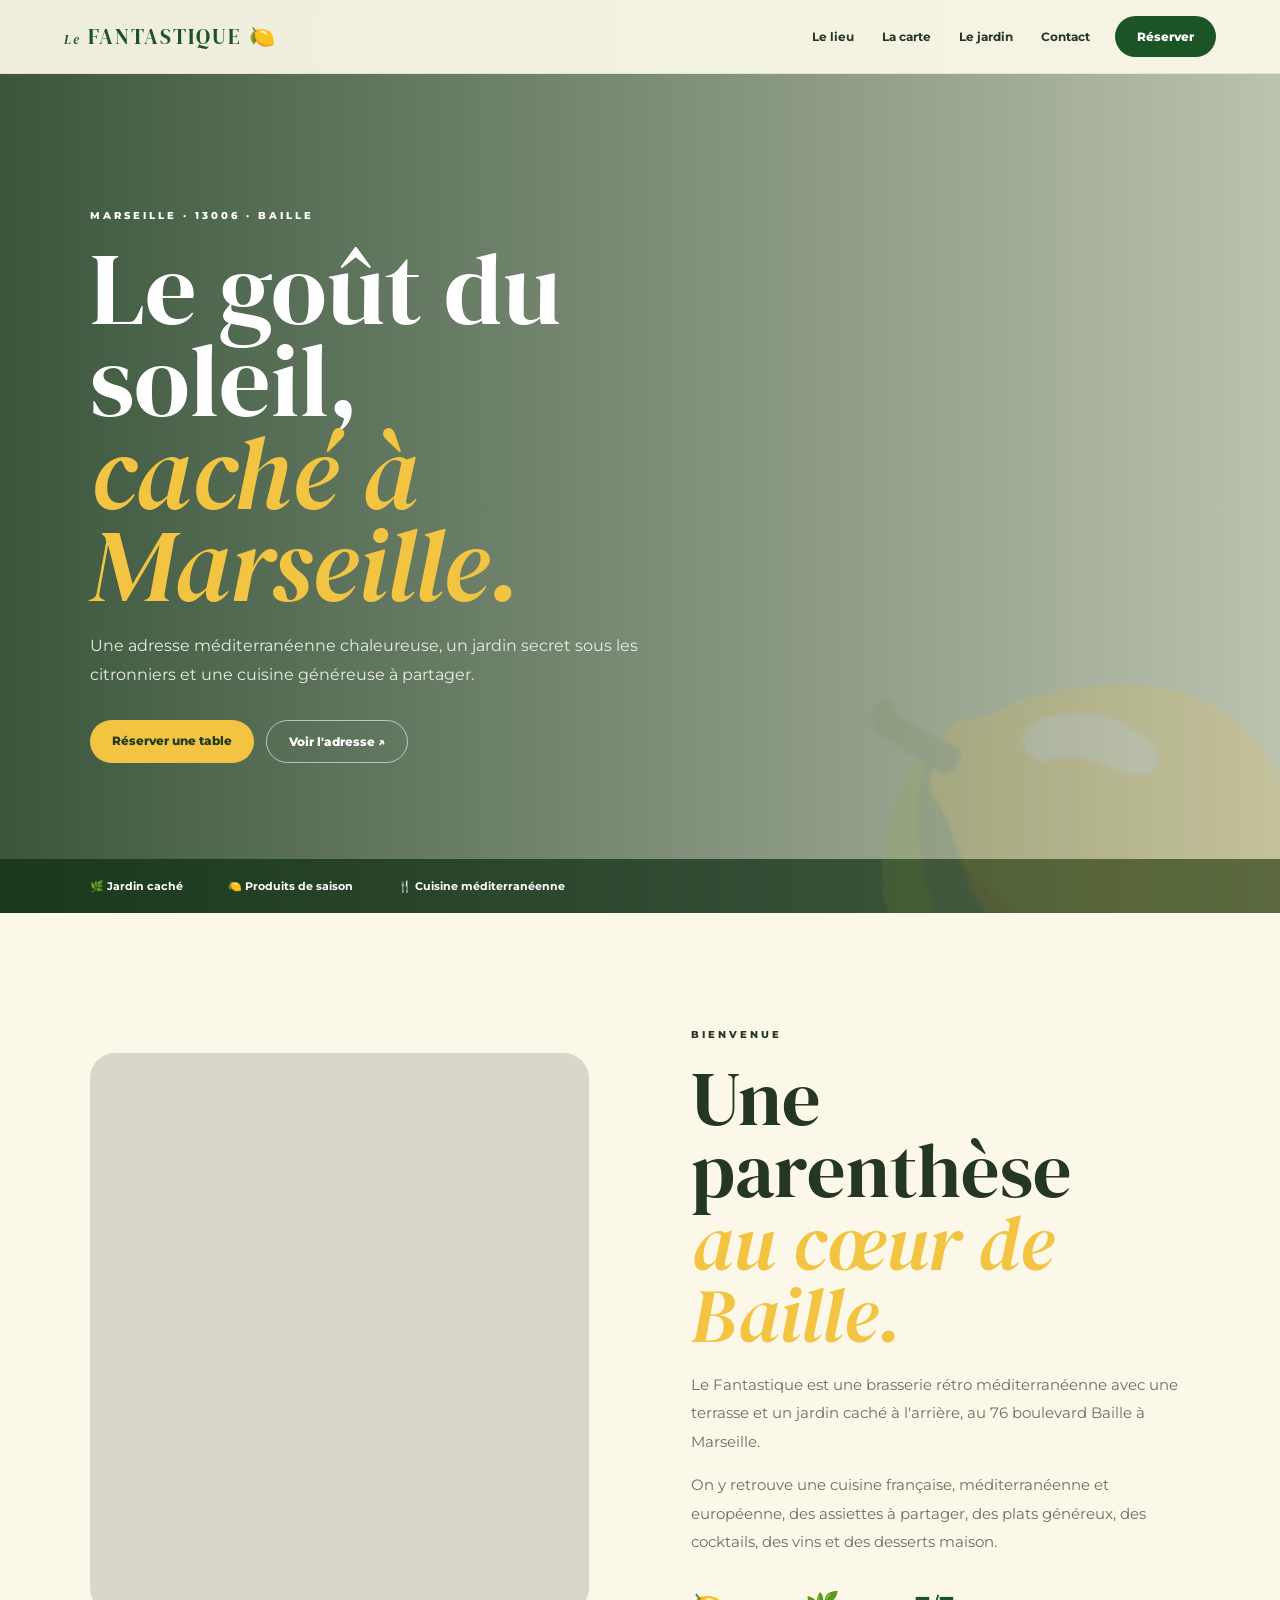
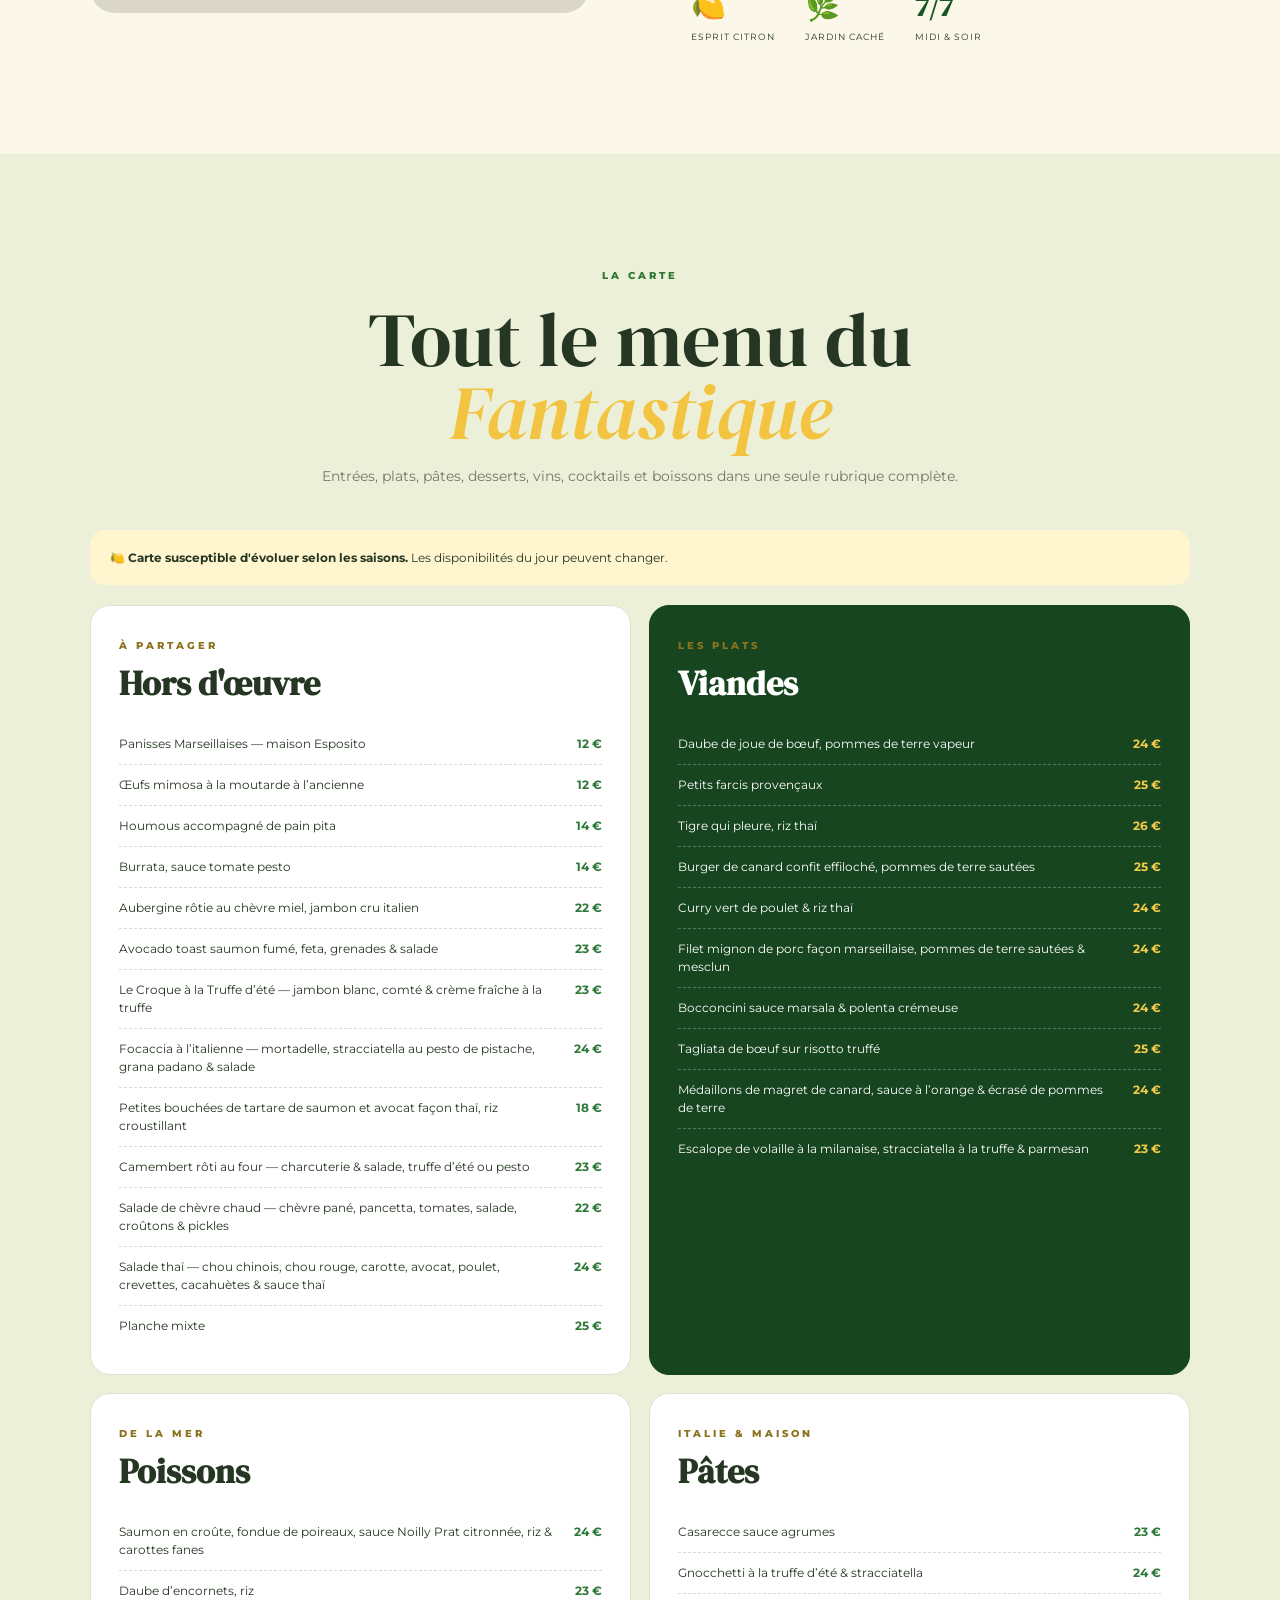
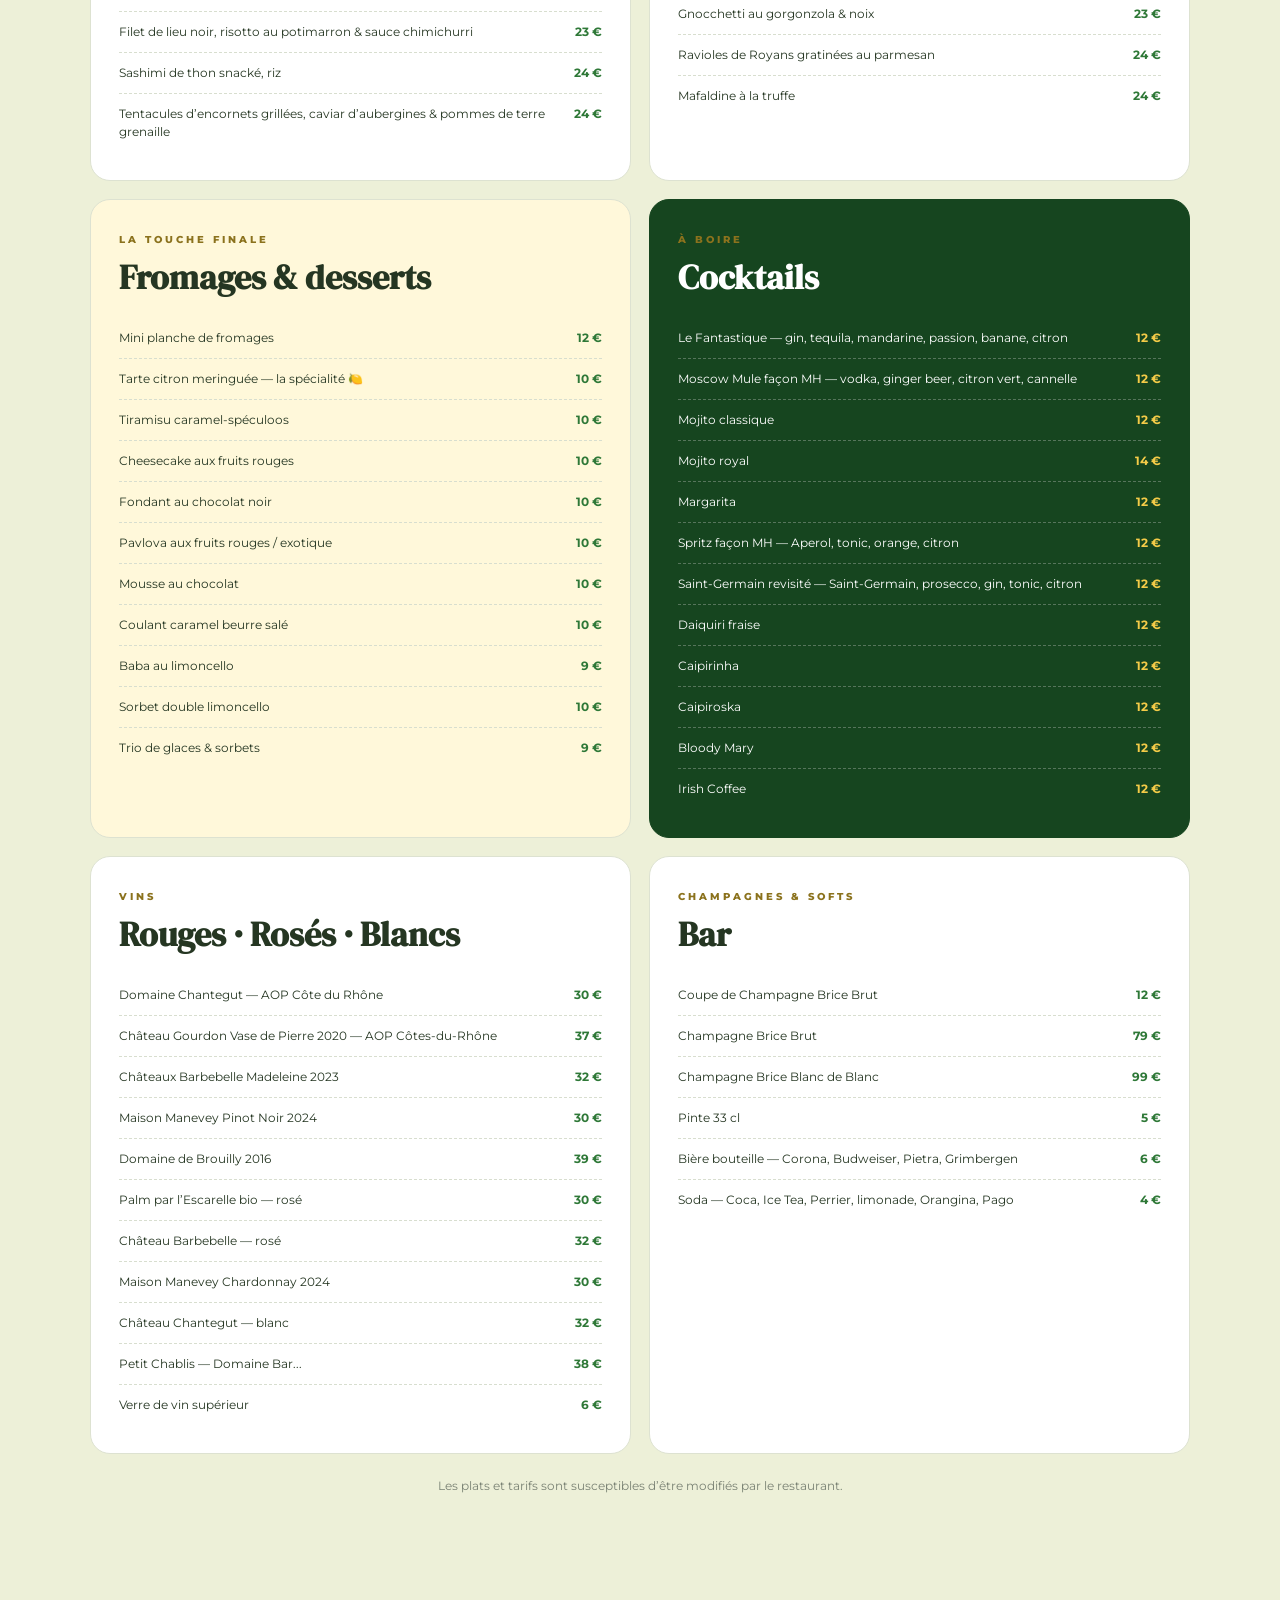
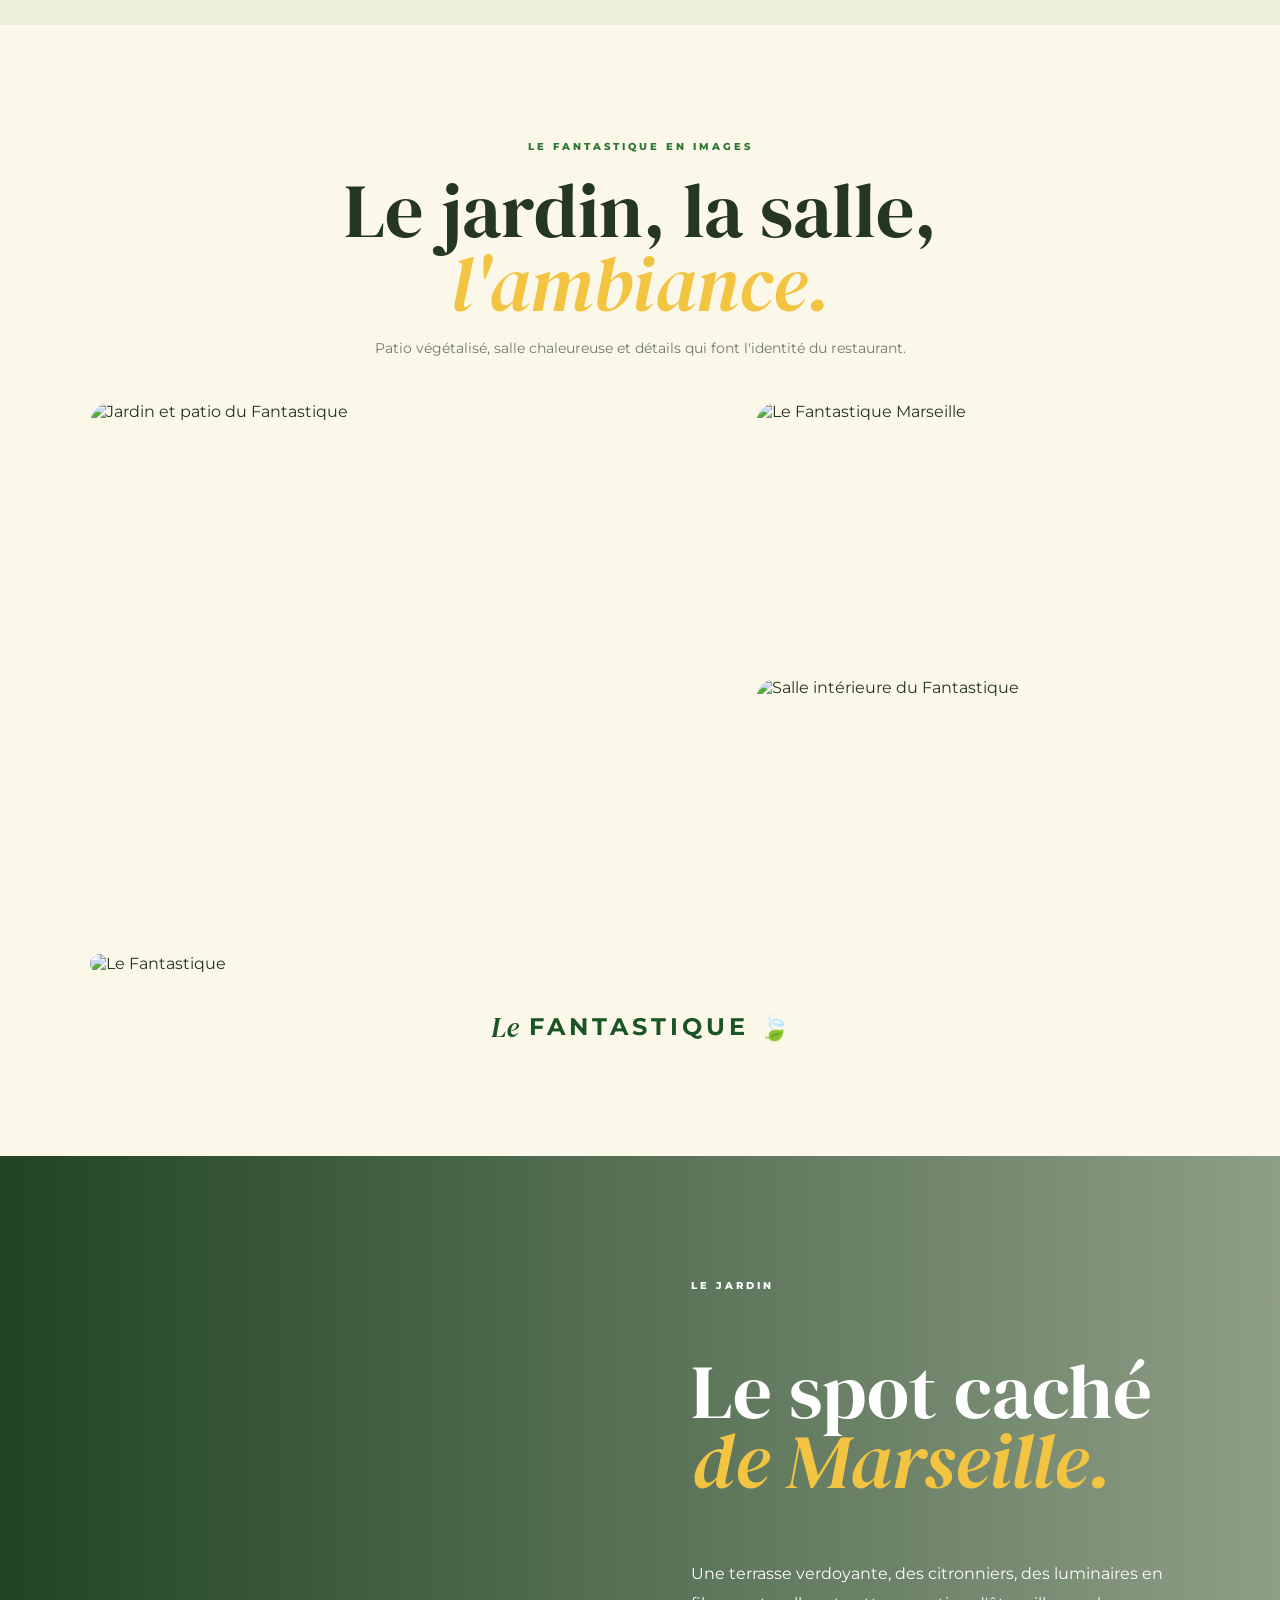
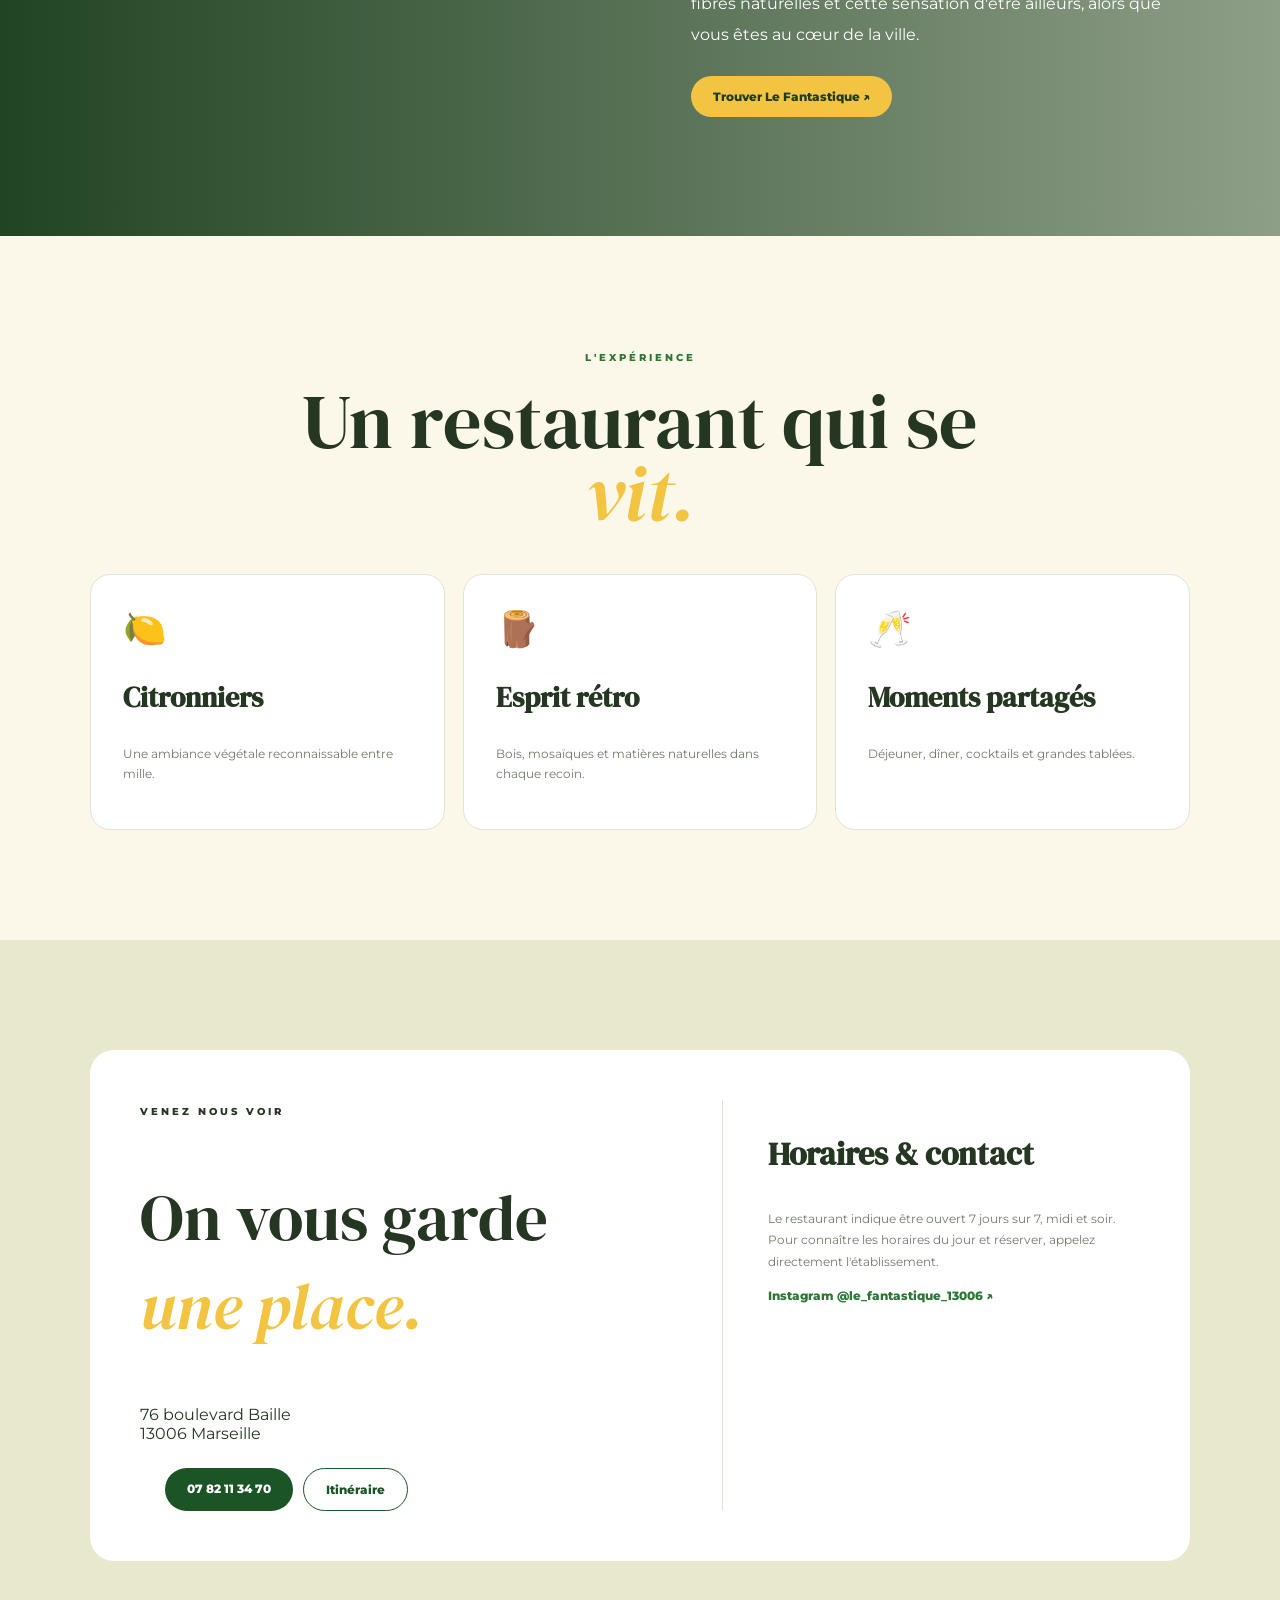
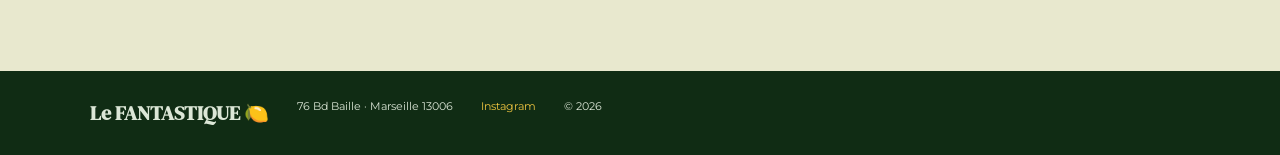
==== commit 99ce33cc: "Mettre les vraies photos du jardin en avant et actualiser le site" ====
--- a/le-fantastique/index.html
+++ b/le-fantastique/index.html
@@ -1,10 +1,10 @@
-<!doctype html><html lang="fr"><head><meta charset="utf-8"><meta name="viewport" content="width=device-width,initial-scale=1"><title>Le Fantastique · Marseille</title><meta name="description" content="Le Fantastique — restaurant méditerranéen et jardin caché à Marseille."><link rel="preconnect" href="https://fonts.googleapis.com"><link rel="preconnect" href="https://fonts.gstatic.com" crossorigin><link href="https://fonts.googleapis.com/css2?family=DM+Serif+Display:ital@0;1&family=Montserrat:wght@400;500;600;700;800&display=swap" rel="stylesheet"><style>
-:root{--g:#1b5525;--d:#103817;--y:#f2c442;--c:#fbf8e9;--ink:#253622}*{box-sizing:border-box}html{scroll-behavior:smooth}body{margin:0;background:var(--c);color:var(--ink);font-family:Montserrat,Arial,sans-serif}a{text-decoration:none;color:inherit}header{position:fixed;z-index:5;top:0;left:0;right:0;height:74px;padding:0 5vw;display:flex;align-items:center;background:#fbf8e9eF;backdrop-filter:blur(15px);border-bottom:1px solid #dfe5d2}.logo{font-family:'DM Serif Display';font-size:21px;color:var(--g);letter-spacing:2px}.logo em{font-size:13px}.logo i{font-style:normal}nav{margin-left:auto;display:flex;gap:28px;font-size:12px;font-weight:700}nav a:hover{color:#b88717}.reserve,.gold{background:var(--g);color:white;padding:13px 22px;border-radius:50px;font-size:12px;font-weight:800;margin-left:25px}.hero{min-height:100vh;padding:74px 7vw 0;position:relative;overflow:hidden;background:linear-gradient(115deg,#123a18 0 53%,#3d7136 53%);color:white}.hero:after{content:'🍋';position:absolute;font-size:390px;right:-50px;bottom:-150px;opacity:.13;transform:rotate(-15deg)}.hero-inner{position:relative;z-index:2;max-width:760px;padding:15vh 0 150px}.pill,small{font-size:10px;font-weight:800;letter-spacing:3px}.hero h1,h2{font-family:'DM Serif Display';font-weight:400}.hero h1{font-size:clamp(55px,8vw,105px);line-height:.9;margin:20px 0}.hero h1 em,h2 em{color:var(--y);font-style:italic}.hero p{max-width:610px;line-height:1.85;color:#e8efdf}.actions{display:flex;gap:12px;margin-top:30px}.hero .gold{margin:0;background:var(--y);color:#203d21}.ghost{padding:13px 22px;border:1px solid #ffffff99;border-radius:50px;font-size:12px;font-weight:800}.hero-bottom{position:absolute;bottom:0;left:0;right:0;padding:20px 7vw;background:#092a10aa;display:flex;gap:45px;font-size:11px;font-weight:700}.section{padding:110px 7vw}.story{display:grid;grid-template-columns:1fr 1fr;gap:8vw;align-items:center}.photo{min-height:560px;border-radius:25px;background:linear-gradient(#0002,#0002),url('https://images.unsplash.com/photo-1552566626-52f8b828add9?auto=format&fit=crop&w=1200&q=85') center/cover}.copy h2,.heading h2{font-size:clamp(48px,6vw,76px);line-height:.95;margin:20px 0}.copy p{color:#687263;line-height:1.9;font-size:15px}.facts{display:flex;gap:30px;margin-top:30px}.facts b{display:block;font-family:'DM Serif Display';font-size:28px;color:var(--g)}.facts span{font-size:9px;text-transform:uppercase;letter-spacing:1px}.menu{background:#edf0d8}.heading{text-align:center;max-width:720px;margin:0 auto 45px}.heading small{color:#2d7733}.heading p{font-size:14px;color:#717a6c}.cards{max-width:1100px;margin:auto;display:grid;grid-template-columns:1fr 1fr;gap:18px}.card{background:#fff;padding:30px;border-radius:20px;border:1px solid #dde2d1}.card.dark{background:var(--g);color:#fff}.card h3{font-family:'DM Serif Display';font-size:31px;margin:8px 0 20px}.card p{display:flex;justify-content:space-between;border-bottom:1px dashed #d6ddcd;padding:10px 0;margin:0;font-size:12px}.card b{color:#2c7735}.dark p{border-color:#5d7f60}.dark b{color:#f6d05c}.special{max-width:1100px;margin:20px auto;background:#fff6cf;padding:20px;border-radius:15px;font-size:12px}.garden{min-height:680px;padding:100px 7vw;display:grid;grid-template-columns:1fr 1fr;gap:8vw;align-items:center;background:linear-gradient(90deg,#123817eF,#12381777),url('https://images.unsplash.com/photo-1515003197210-e0cd71810b5f?auto=format&fit=crop&w=1600&q=85') center/cover;color:white}.garden h2{font-size:clamp(55px,6vw,88px);line-height:.9}.garden p{line-height:1.9;max-width:560px}.garden .gold{display:inline-block;margin:10px 0 0;background:var(--y);color:#203d21}.tiles{display:grid;grid-template-columns:repeat(3,1fr);gap:18px;max-width:1100px;margin:auto}.tile{background:white;border:1px solid #e0e4d7;padding:32px;border-radius:20px}.tile span{font-size:35px}.tile h3{font-family:'DM Serif Display';font-size:28px}.tile p{color:#717a6c;font-size:12px;line-height:1.7}.contact{background:#e8e8ce}.contactbox{max-width:1100px;margin:auto;background:white;border-radius:24px;padding:50px;display:grid;grid-template-columns:1fr .8fr;gap:60px}.contact h2{font-size:65px}.buttons{display:flex;gap:10px;margin-top:25px}.outline{border:1px solid var(--g);padding:13px 22px;border-radius:50px;color:var(--g);font-weight:800;font-size:12px}.hours{border-left:1px solid #dce1d5;padding-left:45px}.hours h3{font-family:'DM Serif Display';font-size:32px}.hours p{font-size:12px;line-height:1.8;color:#717a6c}.hours a{font-size:12px;color:#2c7735;font-weight:800}footer{background:#102c14;color:#dce7d7;padding:28px 7vw;display:flex;gap:28px;flex-wrap:wrap;font-size:11px}footer b{font-family:'DM Serif Display';font-size:20px}footer a{color:#f1c640}@media(max-width:800px){nav{display:none}.reserve{margin-left:auto}.hero h1{font-size:54px}.hero-bottom{gap:10px;justify-content:space-between;font-size:8px;padding:16px}.story,.garden{grid-template-columns:1fr;padding:75px 20px}.section{padding:75px 20px}.photo{min-height:430px}.cards{grid-template-columns:1fr}.tiles{grid-template-columns:1fr}.contactbox{grid-template-columns:1fr;padding:35px 25px}.hours{border-left:0;border-top:1px solid #dce1d5;padding:30px 0 0}.contact h2{font-size:52px}.buttons{flex-direction:column}}
+<!doctype html><html lang="fr"><head><meta charset="utf-8"><meta name="viewport" content="width=device-width,initial-scale=1"><title>Le Fantastique · Marseille | Site officiel</title><meta name="description" content="Le Fantastique — restaurant méditerranéen et jardin caché à Marseille."><link rel="preconnect" href="https://fonts.googleapis.com"><link rel="preconnect" href="https://fonts.gstatic.com" crossorigin><link href="https://fonts.googleapis.com/css2?family=DM+Serif+Display:ital@0;1&family=Montserrat:wght@400;500;600;700;800&display=swap" rel="stylesheet"><style>
+:root{--g:#1b5525;--d:#103817;--y:#f2c442;--c:#fbf8e9;--ink:#253622}*{box-sizing:border-box}html{scroll-behavior:smooth}body{margin:0;background:var(--c);color:var(--ink);font-family:Montserrat,Arial,sans-serif}a{text-decoration:none;color:inherit}header{position:fixed;z-index:5;top:0;left:0;right:0;height:74px;padding:0 5vw;display:flex;align-items:center;background:#fbf8e9eF;backdrop-filter:blur(15px);border-bottom:1px solid #dfe5d2}.logo{font-family:'DM Serif Display';font-size:21px;color:var(--g);letter-spacing:2px}.logo em{font-size:13px}.logo i{font-style:normal}nav{margin-left:auto;display:flex;gap:28px;font-size:12px;font-weight:700}nav a:hover{color:#b88717}.reserve,.gold{background:var(--g);color:white;padding:13px 22px;border-radius:50px;font-size:12px;font-weight:800;margin-left:25px}.hero{min-height:100vh;padding:74px 7vw 0;position:relative;overflow:hidden;background:linear-gradient(90deg,#0b2d12cc,#0b2d1244),url('https://dynamic-media-cdn.tripadvisor.com/media/photo-o/2e/f8/00/04/patio.jpg?h=-1&s=1&w=1600') center/cover;color:white}.hero:after{content:'🍋';position:absolute;font-size:390px;right:-50px;bottom:-150px;opacity:.13;transform:rotate(-15deg)}.hero-inner{position:relative;z-index:2;max-width:760px;padding:15vh 0 150px}.pill,small{font-size:10px;font-weight:800;letter-spacing:3px}.hero h1,h2{font-family:'DM Serif Display';font-weight:400}.hero h1{font-size:clamp(55px,8vw,105px);line-height:.9;margin:20px 0}.hero h1 em,h2 em{color:var(--y);font-style:italic}.hero p{max-width:610px;line-height:1.85;color:#e8efdf}.actions{display:flex;gap:12px;margin-top:30px}.hero .gold{margin:0;background:var(--y);color:#203d21}.ghost{padding:13px 22px;border:1px solid #ffffff99;border-radius:50px;font-size:12px;font-weight:800}.hero-bottom{position:absolute;bottom:0;left:0;right:0;padding:20px 7vw;background:#092a10aa;display:flex;gap:45px;font-size:11px;font-weight:700}.section{padding:110px 7vw}.story{display:grid;grid-template-columns:1fr 1fr;gap:8vw;align-items:center}.photo{min-height:560px;border-radius:25px;background:linear-gradient(#0002,#0002),url('https://images.unsplash.com/photo-1552566626-52f8b828add9?auto=format&fit=crop&w=1200&q=85') center/cover}.copy h2,.heading h2{font-size:clamp(48px,6vw,76px);line-height:.95;margin:20px 0}.copy p{color:#687263;line-height:1.9;font-size:15px}.facts{display:flex;gap:30px;margin-top:30px}.facts b{display:block;font-family:'DM Serif Display';font-size:28px;color:var(--g)}.facts span{font-size:9px;text-transform:uppercase;letter-spacing:1px}.menu{background:#edf0d8}.heading{text-align:center;max-width:720px;margin:0 auto 45px}.heading small{color:#2d7733}.heading p{font-size:14px;color:#717a6c}.cards{max-width:1100px;margin:auto;display:grid;grid-template-columns:1fr 1fr;gap:18px}.card{background:#fff;padding:30px;border-radius:20px;border:1px solid #dde2d1}.card.dark{background:var(--g);color:#fff}.card h3{font-family:'DM Serif Display';font-size:31px;margin:8px 0 20px}.card p{display:flex;justify-content:space-between;border-bottom:1px dashed #d6ddcd;padding:10px 0;margin:0;font-size:12px}.card b{color:#2c7735}.dark p{border-color:#5d7f60}.dark b{color:#f6d05c}.special{max-width:1100px;margin:20px auto;background:#fff6cf;padding:20px;border-radius:15px;font-size:12px}.garden{min-height:680px;padding:100px 7vw;display:grid;grid-template-columns:1fr 1fr;gap:8vw;align-items:center;background:linear-gradient(90deg,#123817eF,#12381777),url('https://images.unsplash.com/photo-1515003197210-e0cd71810b5f?auto=format&fit=crop&w=1600&q=85') center/cover;color:white}.garden h2{font-size:clamp(55px,6vw,88px);line-height:.9}.garden p{line-height:1.9;max-width:560px}.garden .gold{display:inline-block;margin:10px 0 0;background:var(--y);color:#203d21}.tiles{display:grid;grid-template-columns:repeat(3,1fr);gap:18px;max-width:1100px;margin:auto}.tile{background:white;border:1px solid #e0e4d7;padding:32px;border-radius:20px}.tile span{font-size:35px}.tile h3{font-family:'DM Serif Display';font-size:28px}.tile p{color:#717a6c;font-size:12px;line-height:1.7}.contact{background:#e8e8ce}.contactbox{max-width:1100px;margin:auto;background:white;border-radius:24px;padding:50px;display:grid;grid-template-columns:1fr .8fr;gap:60px}.contact h2{font-size:65px}.buttons{display:flex;gap:10px;margin-top:25px}.outline{border:1px solid var(--g);padding:13px 22px;border-radius:50px;color:var(--g);font-weight:800;font-size:12px}.hours{border-left:1px solid #dce1d5;padding-left:45px}.hours h3{font-family:'DM Serif Display';font-size:32px}.hours p{font-size:12px;line-height:1.8;color:#717a6c}.hours a{font-size:12px;color:#2c7735;font-weight:800}footer{background:#102c14;color:#dce7d7;padding:28px 7vw;display:flex;gap:28px;flex-wrap:wrap;font-size:11px}footer b{font-family:'DM Serif Display';font-size:20px}footer a{color:#f1c640}@media(max-width:800px){nav{display:none}.reserve{margin-left:auto}.hero h1{font-size:54px}.hero-bottom{gap:10px;justify-content:space-between;font-size:8px;padding:16px}.story,.garden{grid-template-columns:1fr;padding:75px 20px}.section{padding:75px 20px}.photo{min-height:430px}.cards{grid-template-columns:1fr}.tiles{grid-template-columns:1fr}.contactbox{grid-template-columns:1fr;padding:35px 25px}.hours{border-left:0;border-top:1px solid #dce1d5;padding:30px 0 0}.contact h2{font-size:52px}.buttons{flex-direction:column}}
 .gallery-grid{max-width:1100px;margin:auto;display:grid;grid-template-columns:1.2fr .8fr;grid-template-rows:260px 260px;gap:16px}.gallery-grid img{width:100%;height:100%;object-fit:cover;border-radius:22px;display:block}.gallery-grid img:first-child{grid-row:span 2}.logo-mark{margin:35px auto 0;width:max-content;display:flex;align-items:center;gap:10px;color:#1b5525}.logo-mark span{font-family:"DM Serif Display";font-style:italic;font-size:28px}.logo-mark strong{font-size:24px;letter-spacing:4px}.logo-mark i{font-style:normal;font-size:25px}.menu-grid{max-width:1150px;margin:auto;display:grid;grid-template-columns:1fr 1fr;gap:18px}.menu-panel{background:#fff;border:1px solid #dde2d1;border-radius:20px;padding:28px}.dark-panel{background:#16451f;color:#fff;border-color:#16451f}.menu-title small{color:#8b721d}.menu-title h3{font-family:"DM Serif Display";font-size:34px;margin:7px 0 18px}.menu-panel p{display:flex;justify-content:space-between;gap:20px;margin:0;padding:11px 0;border-bottom:1px dashed #d8decf;font-size:12px;line-height:1.5}.menu-panel p:last-child{border-bottom:0}.menu-panel p b{white-space:nowrap;color:#2e7837}.dark-panel p{border-color:#56755b}.dark-panel p b{color:#f4cb48}.dessert-panel{background:#fff8da}.menu-note,.menu-source{max-width:1150px;margin:0 auto 20px;font-size:12px;line-height:1.6}.menu-note{background:#fff6cf;padding:18px 20px;border-radius:15px}.menu-source{margin-top:22px;color:#7a8274;text-align:center}@media(max-width:800px){.gallery-grid{grid-template-columns:1fr;grid-template-rows:300px 220px 220px 220px}.gallery-grid img:first-child{grid-row:auto}.menu-grid{grid-template-columns:1fr}.menu-panel p{font-size:11px}.logo-mark strong{font-size:18px}}</style></head><body>
 <header><a class="logo" href="#top"><em>Le</em> FANTASTIQUE 🍋</a><nav><a href="#restaurant">Le lieu</a><a href="#carte">La carte</a><a href="#jardin">Le jardin</a><a href="#contact">Contact</a></nav><a class="reserve" href="tel:+33782113470">Réserver</a></header>
 <main id="top">
 <section class="hero"><div class="hero-inner"><div class="pill">MARSEILLE · 13006 · BAILLE</div><h1>Le goût du soleil,<br><em>caché à Marseille.</em></h1><p>Une adresse méditerranéenne chaleureuse, un jardin secret sous les citronniers et une cuisine généreuse à partager.</p><div class="actions"><a class="gold" href="tel:+33782113470">Réserver une table</a><a class="ghost" target="_blank" href="https://maps.app.goo.gl/fWwyow4Uz9P8JnUo6?g_st=ic">Voir l'adresse ↗</a></div></div><div class="hero-bottom"><span>🌿 Jardin caché</span><span>🍋 Produits de saison</span><span>🍴 Cuisine méditerranéenne</span></div></section>
-<section id="restaurant" class="section story"><div class="photo" style="background-image:linear-gradient(#0002,#0002),url('https://dynamic-media-cdn.tripadvisor.com/media/photo-o/2e/f8/00/04/patio.jpg?h=-1&s=1&w=900')"></div><div class="copy"><small>BIENVENUE</small><h2>Une parenthèse<br><em>au cœur de Baille.</em></h2><p>Le Fantastique est une brasserie rétro méditerranéenne avec une terrasse et un jardin caché à l'arrière, au 76 boulevard Baille à Marseille.</p><p>On y retrouve une cuisine française, méditerranéenne et européenne, des assiettes à partager, des plats généreux, des cocktails, des vins et des desserts maison.</p><div class="facts"><div><b>🍋</b><span>Esprit citron</span></div><div><b>🌿</b><span>Jardin caché</span></div><div><b>7/7</b><span>Midi & soir</span></div></div></div></section>
+<section id="restaurant" class="section story"><div class="photo" style="background-image:linear-gradient(#0002,#0002),url('https://api.cloudly.space/resize/cropratio/1200/1200/75/aHR0cHM6Ly9zdGF0aWMuYXBpZGFlLXRvdXJpc20uY29tL2ZpbGVzdG9yZS9vYmpldHMtdG91cmlzdGlxdWVzL2ltYWdlcy8xNDEvMTgyLzQyMTIwODQ1LmpwZWc/image.webp')"></div><div class="copy"><small>BIENVENUE</small><h2>Une parenthèse<br><em>au cœur de Baille.</em></h2><p>Le Fantastique est une brasserie rétro méditerranéenne avec une terrasse et un jardin caché à l'arrière, au 76 boulevard Baille à Marseille.</p><p>On y retrouve une cuisine française, méditerranéenne et européenne, des assiettes à partager, des plats généreux, des cocktails, des vins et des desserts maison.</p><div class="facts"><div><b>🍋</b><span>Esprit citron</span></div><div><b>🌿</b><span>Jardin caché</span></div><div><b>7/7</b><span>Midi & soir</span></div></div></div></section>
 <section id="carte" class="section menu"><div class="heading"><small>LA CARTE</small><h2>Tout le menu du <em>Fantastique</em></h2><p>Entrées, plats, pâtes, desserts, vins, cocktails et boissons dans une seule rubrique complète.</p></div><div class="menu-note">🍋 <b>Carte susceptible d'évoluer selon les saisons.</b> Les disponibilités du jour peuvent changer.</div><div class="menu-grid">
 <div class="menu-panel "><div class="menu-title"><small>À PARTAGER</small><h3>Hors d'œuvre</h3></div><p><span>Panisses Marseillaises — maison Esposito</span><b>12 €</b></p><p><span>Œufs mimosa à la moutarde à l’ancienne</span><b>12 €</b></p><p><span>Houmous accompagné de pain pita</span><b>14 €</b></p><p><span>Burrata, sauce tomate pesto</span><b>14 €</b></p><p><span>Aubergine rôtie au chèvre miel, jambon cru italien</span><b>22 €</b></p><p><span>Avocado toast saumon fumé, feta, grenades & salade</span><b>23 €</b></p><p><span>Le Croque à la Truffe d’été — jambon blanc, comté & crème fraîche à la truffe</span><b>23 €</b></p><p><span>Focaccia à l’italienne — mortadelle, stracciatella au pesto de pistache, grana padano & salade</span><b>24 €</b></p><p><span>Petites bouchées de tartare de saumon et avocat façon thaï, riz croustillant</span><b>18 €</b></p><p><span>Camembert rôti au four — charcuterie & salade, truffe d’été ou pesto</span><b>23 €</b></p><p><span>Salade de chèvre chaud — chèvre pané, pancetta, tomates, salade, croûtons & pickles</span><b>22 €</b></p><p><span>Salade thaï — chou chinois, chou rouge, carotte, avocat, poulet, crevettes, cacahuètes & sauce thaï</span><b>24 €</b></p><p><span>Planche mixte</span><b>25 €</b></p></div>
 <div class="menu-panel dark-panel"><div class="menu-title"><small>LES PLATS</small><h3>Viandes</h3></div><p><span>Daube de joue de bœuf, pommes de terre vapeur</span><b>24 €</b></p><p><span>Petits farcis provençaux</span><b>25 €</b></p><p><span>Tigre qui pleure, riz thaï</span><b>26 €</b></p><p><span>Burger de canard confit effiloché, pommes de terre sautées</span><b>25 €</b></p><p><span>Curry vert de poulet & riz thaï</span><b>24 €</b></p><p><span>Filet mignon de porc façon marseillaise, pommes de terre sautées & mesclun</span><b>24 €</b></p><p><span>Bocconcini sauce marsala & polenta crémeuse</span><b>24 €</b></p><p><span>Tagliata de bœuf sur risotto truffé</span><b>25 €</b></p><p><span>Médaillons de magret de canard, sauce à l’orange & écrasé de pommes de terre</span><b>24 €</b></p><p><span>Escalope de volaille à la milanaise, stracciatella à la truffe & parmesan</span><b>23 €</b></p></div>
@@ -14,7 +14,7 @@
 <div class="menu-panel dark-panel"><div class="menu-title"><small>À BOIRE</small><h3>Cocktails</h3></div><p><span>Le Fantastique — gin, tequila, mandarine, passion, banane, citron</span><b>12 €</b></p><p><span>Moscow Mule façon MH — vodka, ginger beer, citron vert, cannelle</span><b>12 €</b></p><p><span>Mojito classique</span><b>12 €</b></p><p><span>Mojito royal</span><b>14 €</b></p><p><span>Margarita</span><b>12 €</b></p><p><span>Spritz façon MH — Aperol, tonic, orange, citron</span><b>12 €</b></p><p><span>Saint-Germain revisité — Saint-Germain, prosecco, gin, tonic, citron</span><b>12 €</b></p><p><span>Daiquiri fraise</span><b>12 €</b></p><p><span>Caipirinha</span><b>12 €</b></p><p><span>Caipiroska</span><b>12 €</b></p><p><span>Bloody Mary</span><b>12 €</b></p><p><span>Irish Coffee</span><b>12 €</b></p></div>
 <div class="menu-panel "><div class="menu-title"><small>VINS</small><h3>Rouges · Rosés · Blancs</h3></div><p><span>Domaine Chantegut — AOP Côte du Rhône</span><b>30 €</b></p><p><span>Château Gourdon Vase de Pierre 2020 — AOP Côtes-du-Rhône</span><b>37 €</b></p><p><span>Châteaux Barbebelle Madeleine 2023</span><b>32 €</b></p><p><span>Maison Manevey Pinot Noir 2024</span><b>30 €</b></p><p><span>Domaine de Brouilly 2016</span><b>39 €</b></p><p><span>Palm par l’Escarelle bio — rosé</span><b>30 €</b></p><p><span>Château Barbebelle — rosé</span><b>32 €</b></p><p><span>Maison Manevey Chardonnay 2024</span><b>30 €</b></p><p><span>Château Chantegut — blanc</span><b>32 €</b></p><p><span>Petit Chablis — Domaine Bar...</span><b>38 €</b></p><p><span>Verre de vin supérieur</span><b>6 €</b></p></div>
 <div class="menu-panel "><div class="menu-title"><small>CHAMPAGNES & SOFTS</small><h3>Bar</h3></div><p><span>Coupe de Champagne Brice Brut</span><b>12 €</b></p><p><span>Champagne Brice Brut</span><b>79 €</b></p><p><span>Champagne Brice Blanc de Blanc</span><b>99 €</b></p><p><span>Pinte 33 cl</span><b>5 €</b></p><p><span>Bière bouteille — Corona, Budweiser, Pietra, Grimbergen</span><b>6 €</b></p><p><span>Soda — Coca, Ice Tea, Perrier, limonade, Orangina, Pago</span><b>4 €</b></p></div>
-</div><div class="menu-source">Les plats et tarifs sont susceptibles d’être modifiés par le restaurant.</div></section><section class="section gallery" id="galerie"><div class="heading"><small>LE FANTASTIQUE EN IMAGES</small><h2>Le jardin, la salle,<br><em>l'ambiance.</em></h2><p>Patio végétalisé, salle chaleureuse et détails qui font l'identité du restaurant.</p></div><div class="gallery-grid"><img src="https://dynamic-media-cdn.tripadvisor.com/media/photo-o/2e/f8/00/04/patio.jpg?h=-1&s=1&w=900" alt="Patio végétalisé du Fantastique"><img src="https://dynamic-media-cdn.tripadvisor.com/media/photo-o/2f/6b/cd/f5/caption.jpg?h=500&s=1&w=900" alt="Le Fantastique Marseille"><img src="https://dynamic-media-cdn.tripadvisor.com/media/photo-o/2e/f7/ff/ff/salle-interieur.jpg?h=-1&s=1&w=900" alt="Salle intérieure du Fantastique"><img src="https://dynamic-media-cdn.tripadvisor.com/media/photo-o/1b/b7/e6/9b/le-fantastique.jpg?h=1200&s=1&w=1200" alt="Le Fantastique"></div><div class="logo-mark"><span>Le</span><strong>FANTASTIQUE</strong><i>🍃</i></div></section><section id="jardin" class="garden"><div></div><div><small>LE JARDIN</small><h2>Le spot caché<br><em>de Marseille.</em></h2><p>Une terrasse verdoyante, des citronniers, des luminaires en fibres naturelles et cette sensation d'être ailleurs, alors que vous êtes au cœur de la ville.</p><a class="gold" target="_blank" href="https://maps.app.goo.gl/fWwyow4Uz9P8JnUo6?g_st=ic">Trouver Le Fantastique ↗</a></div></section>
+</div><div class="menu-source">Les plats et tarifs sont susceptibles d’être modifiés par le restaurant.</div></section><section class="section gallery" id="galerie"><div class="heading"><small>LE FANTASTIQUE EN IMAGES</small><h2>Le jardin, la salle,<br><em>l'ambiance.</em></h2><p>Patio végétalisé, salle chaleureuse et détails qui font l'identité du restaurant.</p></div><div class="gallery-grid"><img src="https://dynamic-media-cdn.tripadvisor.com/media/photo-o/2e/f8/00/04/patio.jpg?h=-1&s=1&w=900" alt="Jardin et patio du Fantastique"><img src="https://dynamic-media-cdn.tripadvisor.com/media/photo-o/2f/6b/cd/f5/caption.jpg?h=500&s=1&w=900" alt="Le Fantastique Marseille"><img src="https://dynamic-media-cdn.tripadvisor.com/media/photo-o/2e/f7/ff/ff/salle-interieur.jpg?h=-1&s=1&w=900" alt="Salle intérieure du Fantastique"><img src="https://dynamic-media-cdn.tripadvisor.com/media/photo-o/1b/b7/e6/9b/le-fantastique.jpg?h=1200&s=1&w=1200" alt="Le Fantastique"></div><div class="logo-mark"><span>Le</span><strong>FANTASTIQUE</strong><i>🍃</i></div></section><section id="jardin" class="garden"><div></div><div><small>LE JARDIN</small><h2>Le spot caché<br><em>de Marseille.</em></h2><p>Une terrasse verdoyante, des citronniers, des luminaires en fibres naturelles et cette sensation d'être ailleurs, alors que vous êtes au cœur de la ville.</p><a class="gold" target="_blank" href="https://maps.app.goo.gl/fWwyow4Uz9P8JnUo6?g_st=ic">Trouver Le Fantastique ↗</a></div></section>
 <section class="section"><div class="heading"><small>L'EXPÉRIENCE</small><h2>Un restaurant qui se <em>vit.</em></h2></div><div class="tiles"><div class="tile"><span>🍋</span><h3>Citronniers</h3><p>Une ambiance végétale reconnaissable entre mille.</p></div><div class="tile"><span>🪵</span><h3>Esprit rétro</h3><p>Bois, mosaïques et matières naturelles dans chaque recoin.</p></div><div class="tile"><span>🥂</span><h3>Moments partagés</h3><p>Déjeuner, dîner, cocktails et grandes tablées.</p></div></div></section>
 <section id="contact" class="section contact"><div class="contactbox"><div><small>VENEZ NOUS VOIR</small><h2>On vous garde<br><em>une place.</em></h2><p>76 boulevard Baille<br>13006 Marseille</p><div class="buttons"><a class="gold" href="tel:+33782113470">07 82 11 34 70</a><a class="outline" target="_blank" href="https://maps.app.goo.gl/fWwyow4Uz9P8JnUo6?g_st=ic">Itinéraire</a></div></div><div class="hours"><h3>Horaires & contact</h3><p>Le restaurant indique être ouvert 7 jours sur 7, midi et soir. Pour connaître les horaires du jour et réserver, appelez directement l'établissement.</p><a target="_blank" href="https://www.instagram.com/le_fantastique_13006">Instagram @le_fantastique_13006 ↗</a></div></div></section>
 </main><footer><b>Le FANTASTIQUE 🍋</b><span>76 Bd Baille · Marseille 13006</span><a href="https://www.instagram.com/le_fantastique_13006">Instagram</a><span>© 2026</span></footer></body></html>
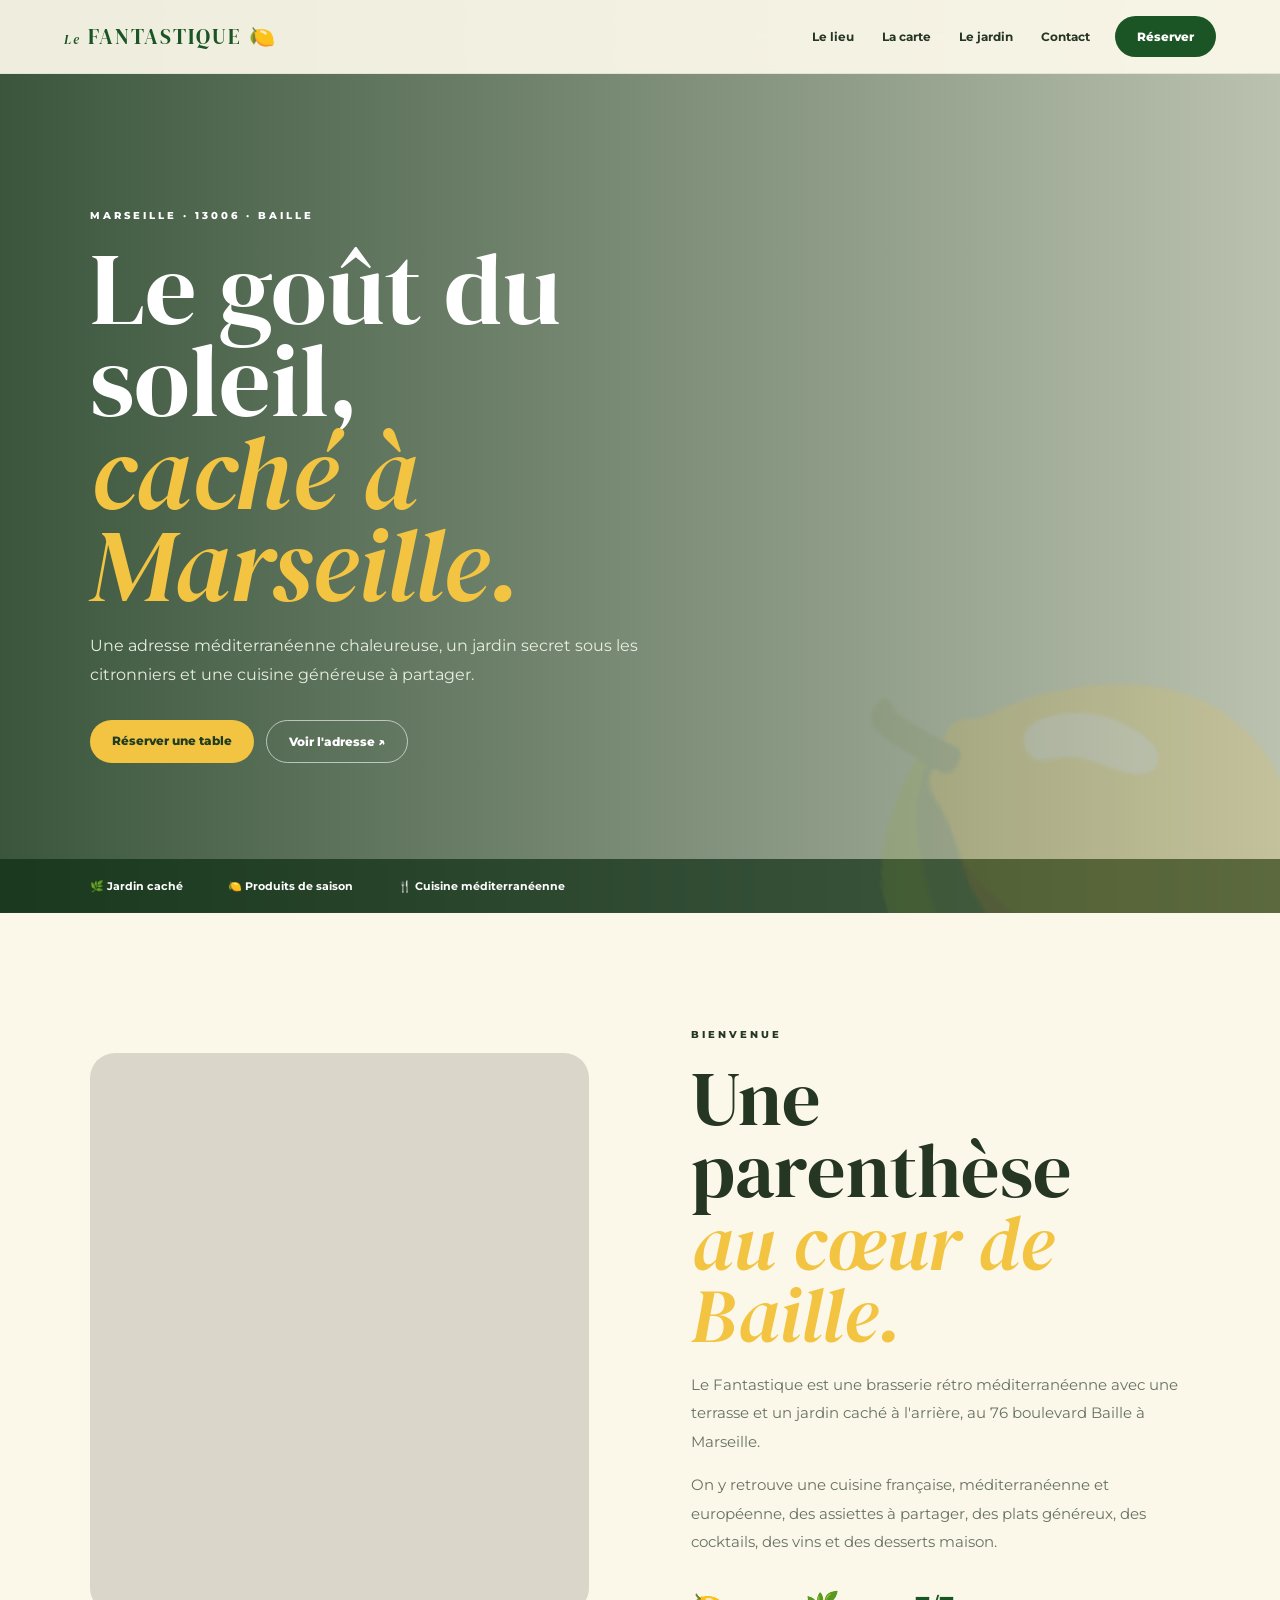
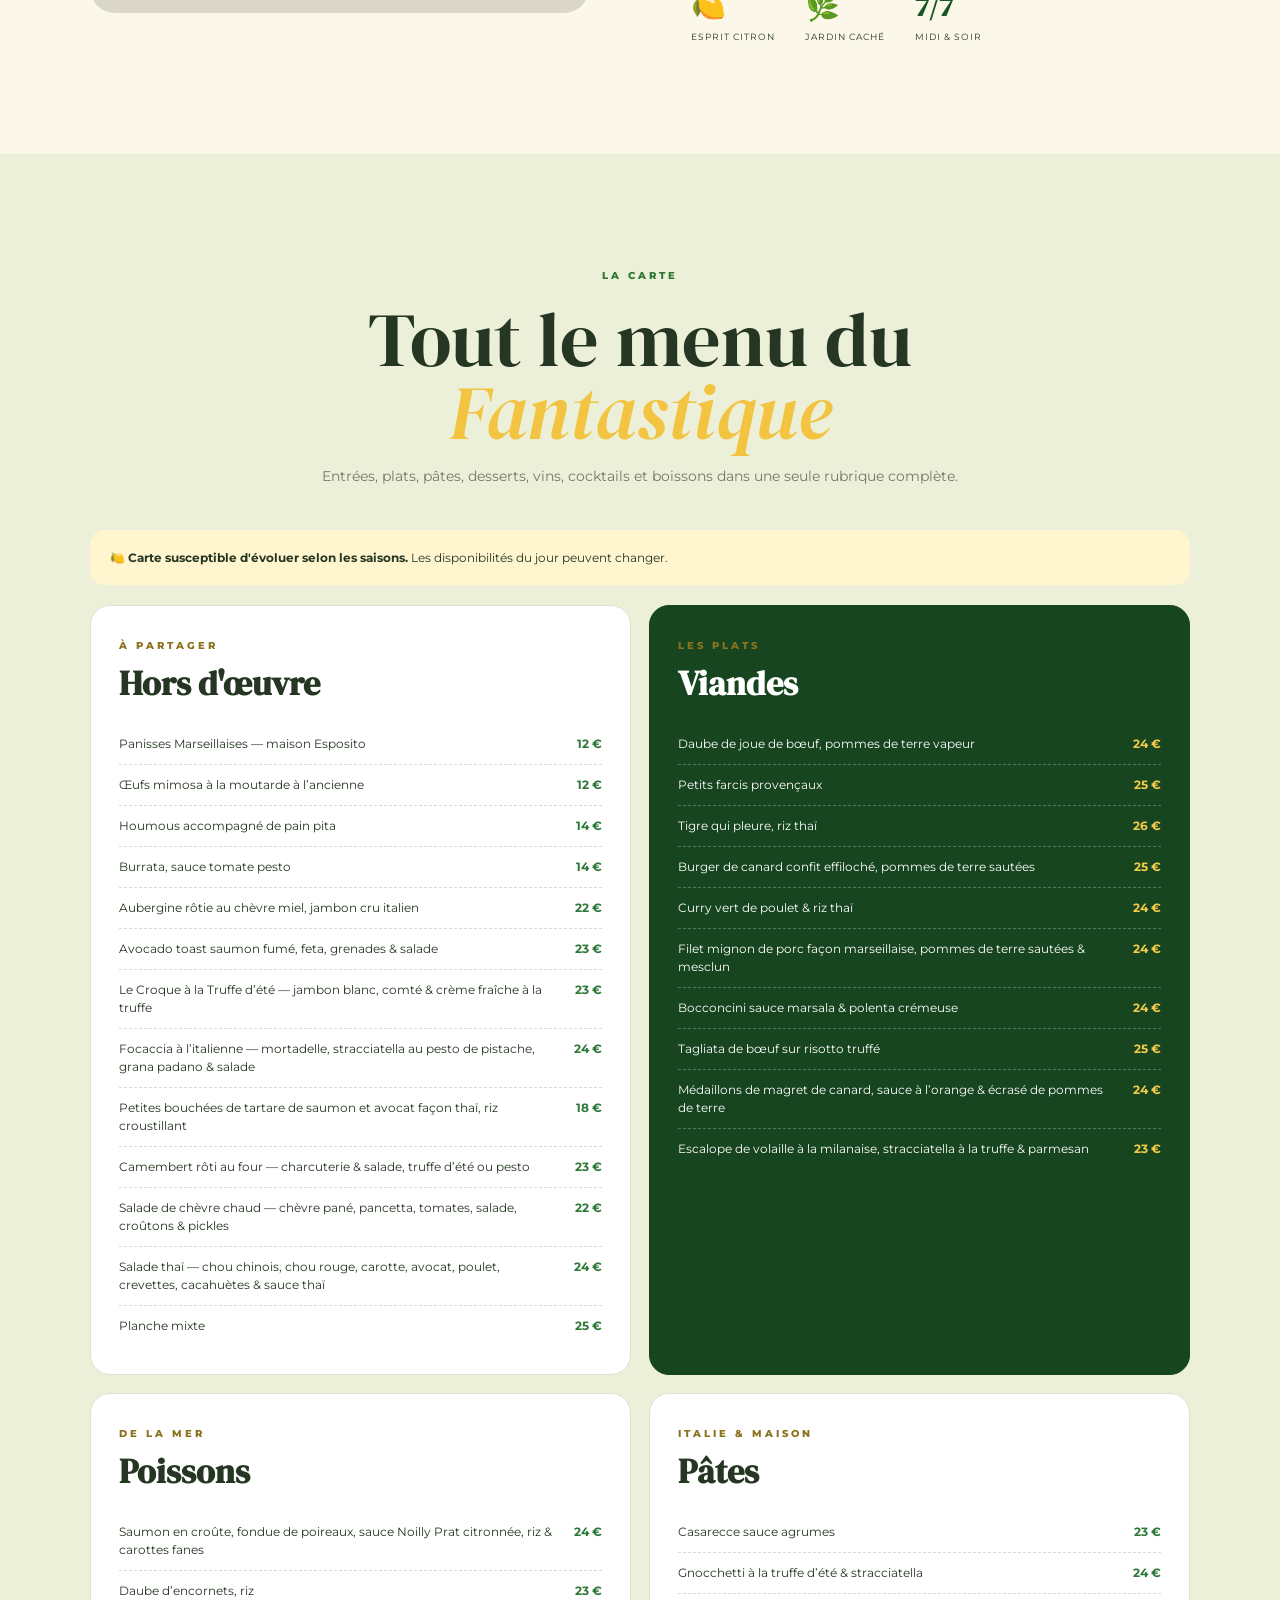
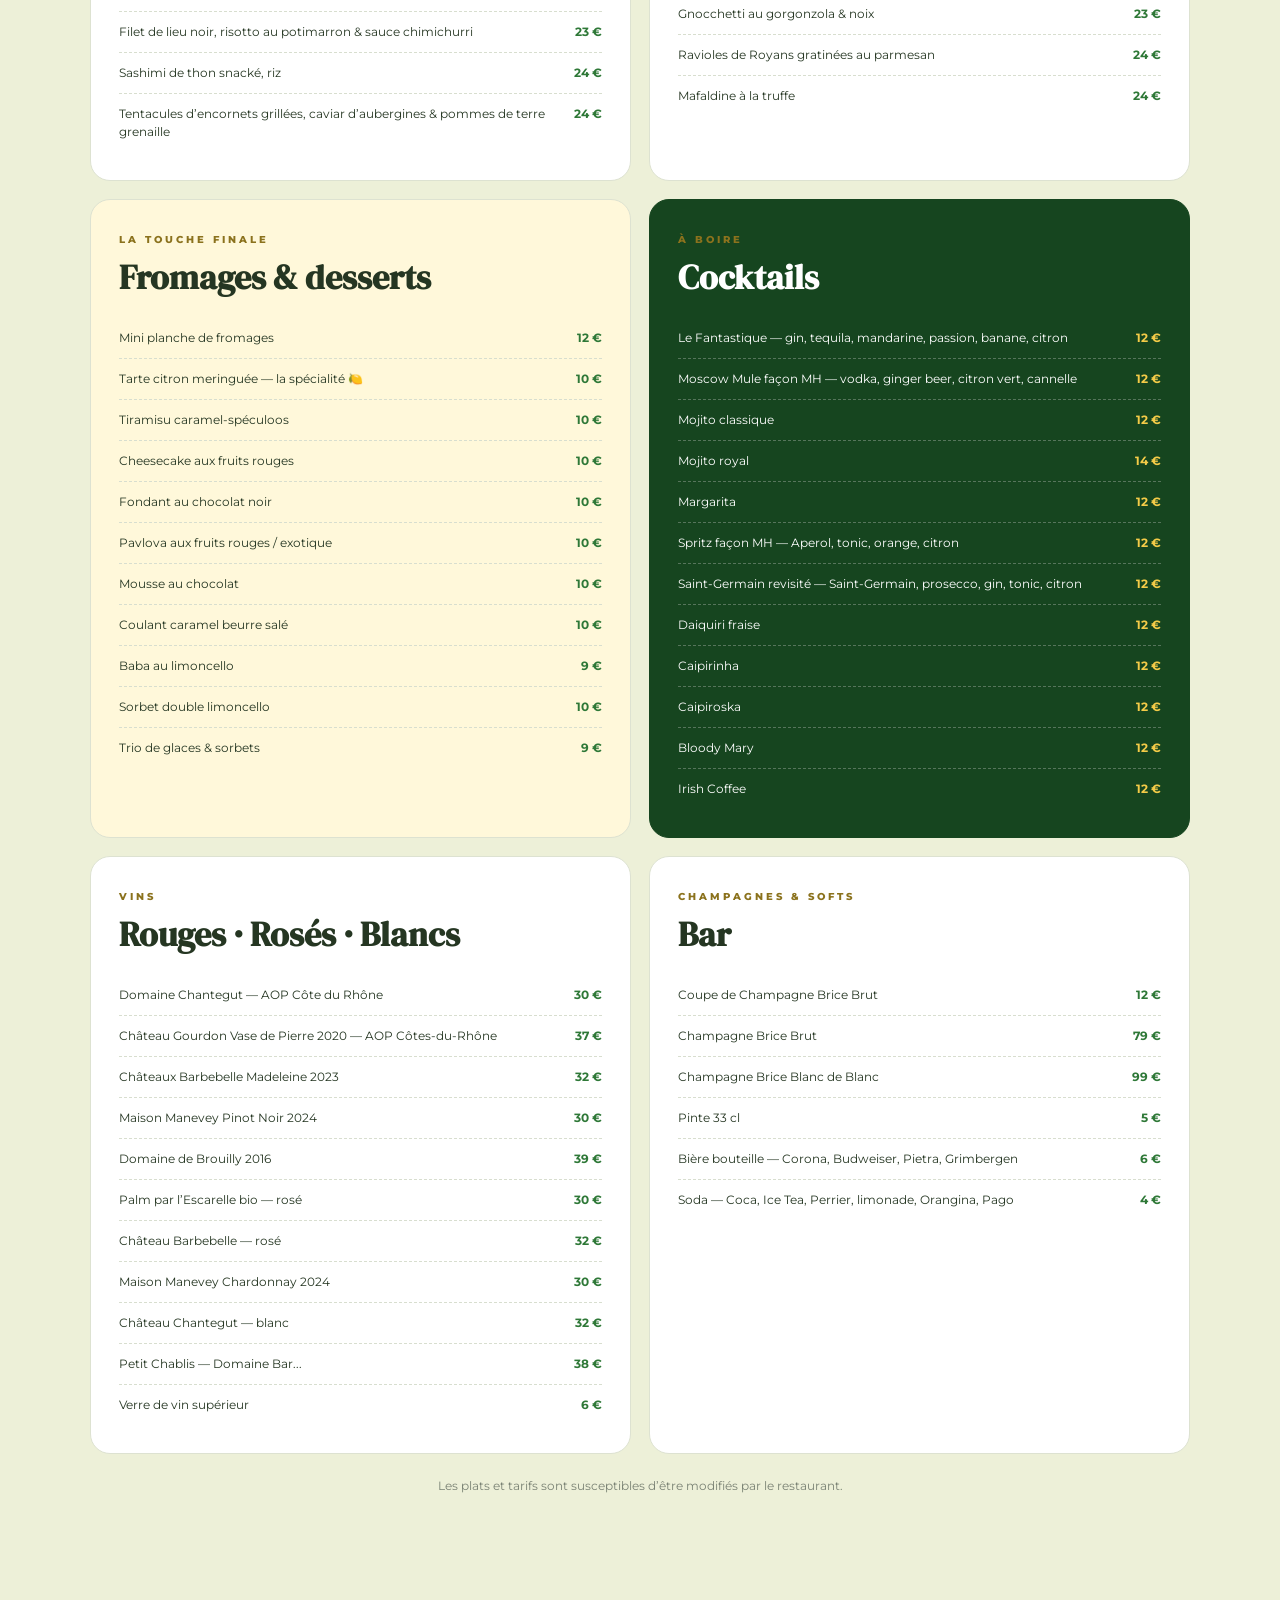
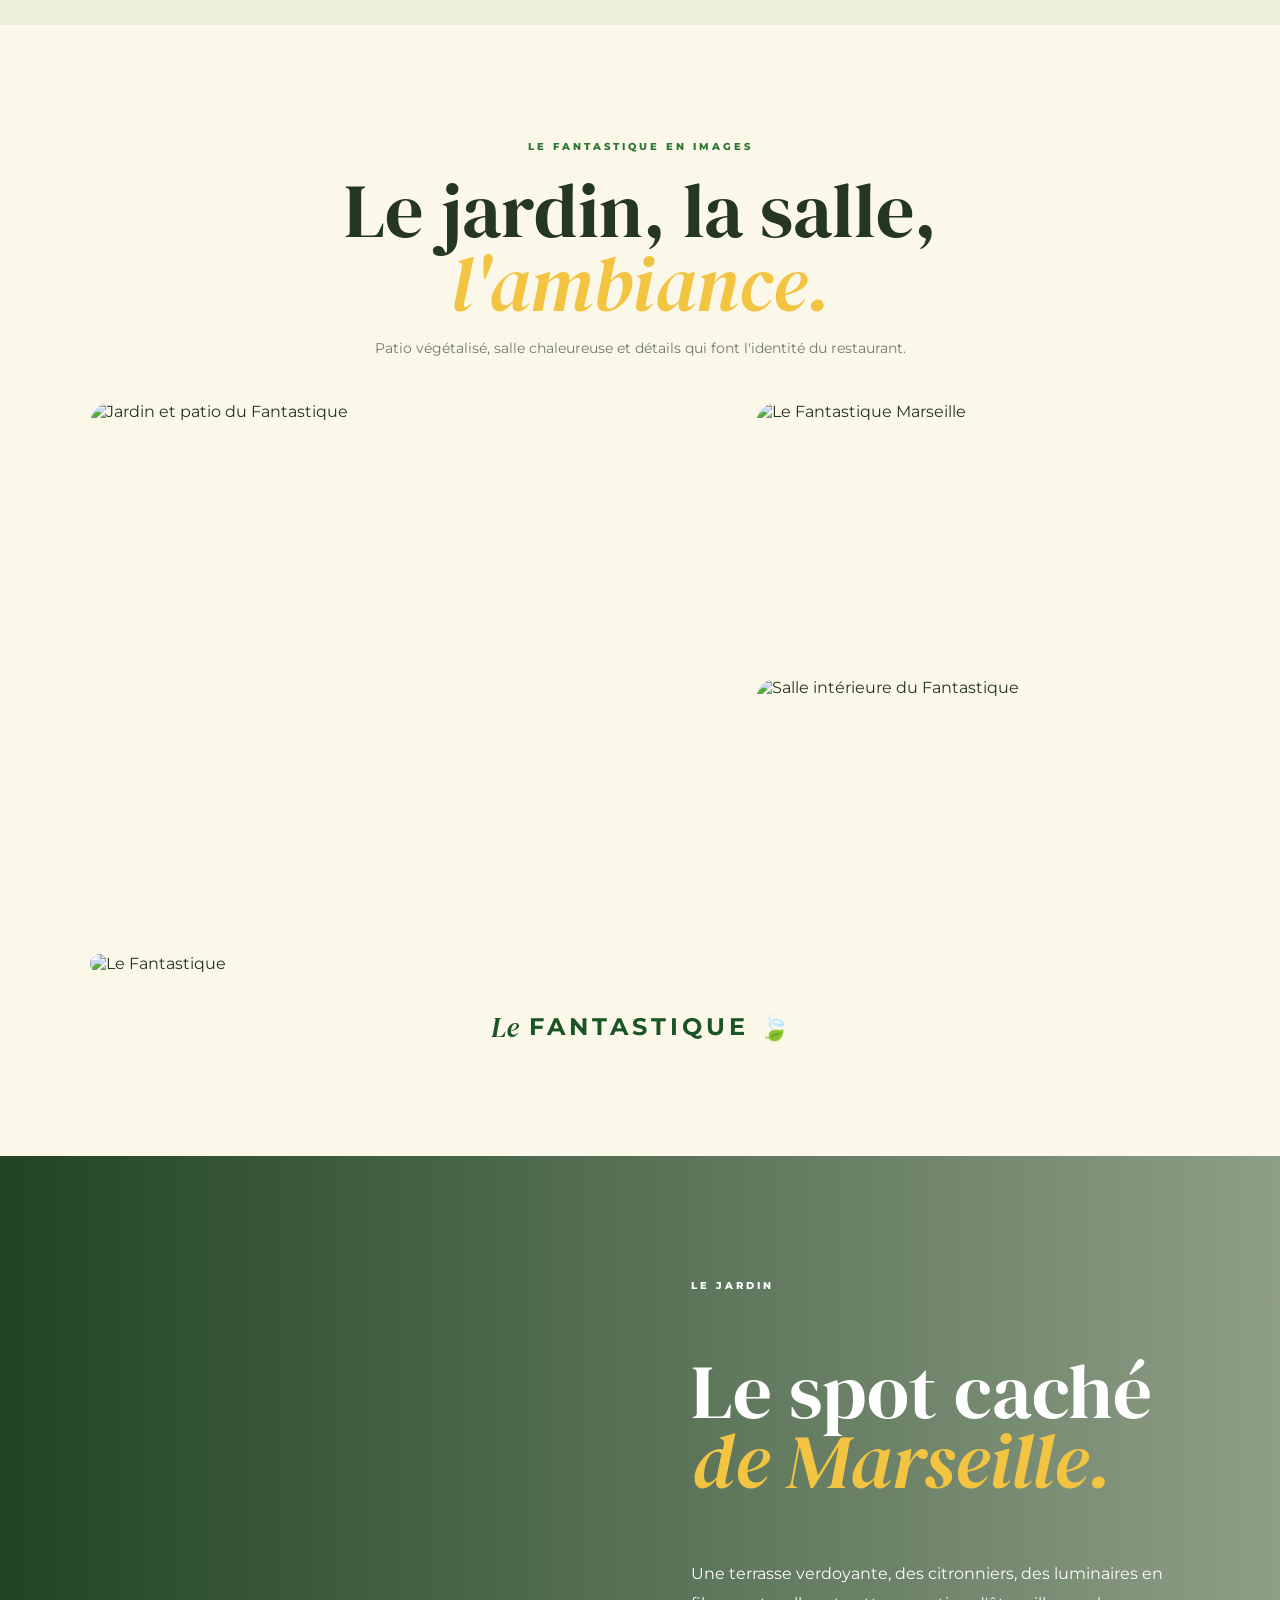
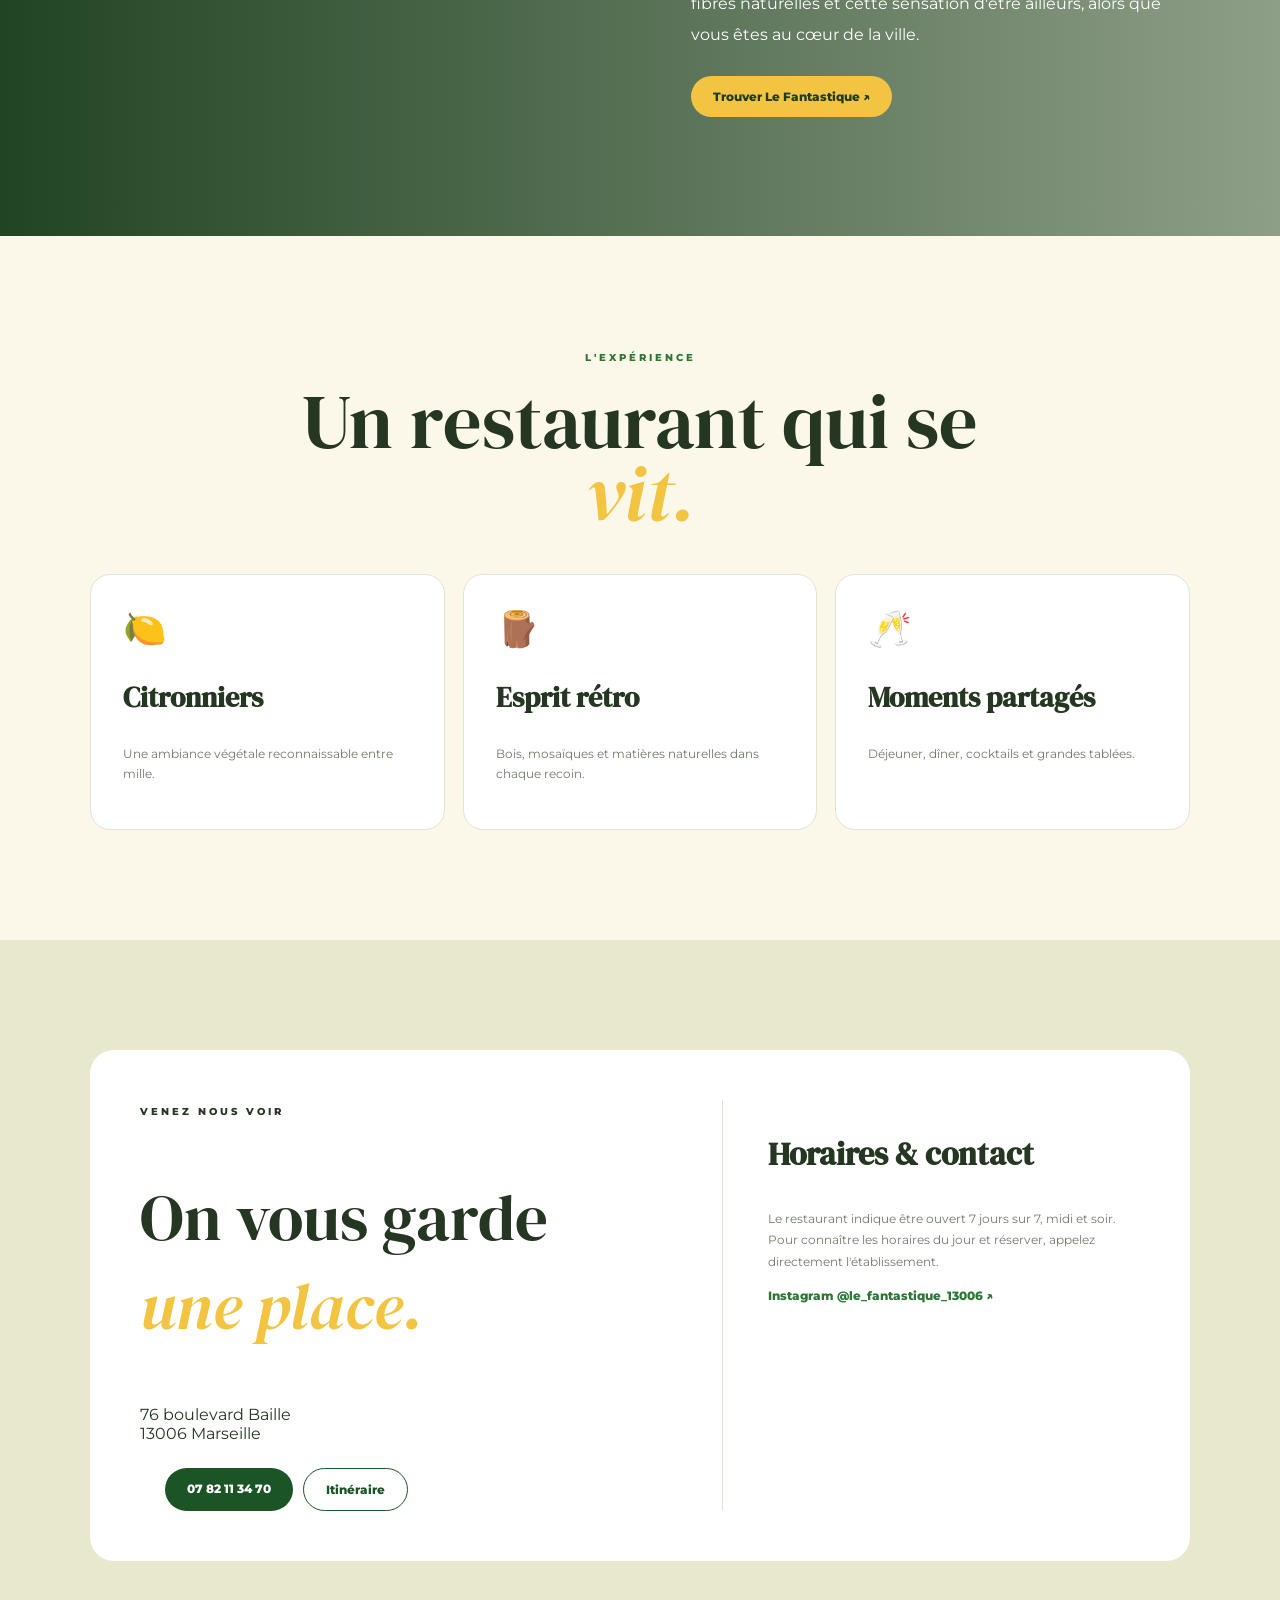
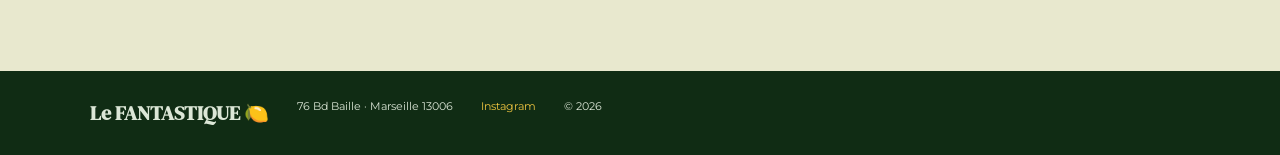
==== commit ab6147c0: "Correction finale des photos du site" ====
--- a/le-fantastique/index.html
+++ b/le-fantastique/index.html
@@ -1,9 +1,9 @@
 <!doctype html><html lang="fr"><head><meta charset="utf-8"><meta name="viewport" content="width=device-width,initial-scale=1"><title>Le Fantastique · Marseille | Site officiel</title><meta name="description" content="Le Fantastique — restaurant méditerranéen et jardin caché à Marseille."><link rel="preconnect" href="https://fonts.googleapis.com"><link rel="preconnect" href="https://fonts.gstatic.com" crossorigin><link href="https://fonts.googleapis.com/css2?family=DM+Serif+Display:ital@0;1&family=Montserrat:wght@400;500;600;700;800&display=swap" rel="stylesheet"><style>
-:root{--g:#1b5525;--d:#103817;--y:#f2c442;--c:#fbf8e9;--ink:#253622}*{box-sizing:border-box}html{scroll-behavior:smooth}body{margin:0;background:var(--c);color:var(--ink);font-family:Montserrat,Arial,sans-serif}a{text-decoration:none;color:inherit}header{position:fixed;z-index:5;top:0;left:0;right:0;height:74px;padding:0 5vw;display:flex;align-items:center;background:#fbf8e9eF;backdrop-filter:blur(15px);border-bottom:1px solid #dfe5d2}.logo{font-family:'DM Serif Display';font-size:21px;color:var(--g);letter-spacing:2px}.logo em{font-size:13px}.logo i{font-style:normal}nav{margin-left:auto;display:flex;gap:28px;font-size:12px;font-weight:700}nav a:hover{color:#b88717}.reserve,.gold{background:var(--g);color:white;padding:13px 22px;border-radius:50px;font-size:12px;font-weight:800;margin-left:25px}.hero{min-height:100vh;padding:74px 7vw 0;position:relative;overflow:hidden;background:linear-gradient(90deg,#0b2d12cc,#0b2d1244),url('https://dynamic-media-cdn.tripadvisor.com/media/photo-o/2e/f8/00/04/patio.jpg?h=-1&s=1&w=1600') center/cover;color:white}.hero:after{content:'🍋';position:absolute;font-size:390px;right:-50px;bottom:-150px;opacity:.13;transform:rotate(-15deg)}.hero-inner{position:relative;z-index:2;max-width:760px;padding:15vh 0 150px}.pill,small{font-size:10px;font-weight:800;letter-spacing:3px}.hero h1,h2{font-family:'DM Serif Display';font-weight:400}.hero h1{font-size:clamp(55px,8vw,105px);line-height:.9;margin:20px 0}.hero h1 em,h2 em{color:var(--y);font-style:italic}.hero p{max-width:610px;line-height:1.85;color:#e8efdf}.actions{display:flex;gap:12px;margin-top:30px}.hero .gold{margin:0;background:var(--y);color:#203d21}.ghost{padding:13px 22px;border:1px solid #ffffff99;border-radius:50px;font-size:12px;font-weight:800}.hero-bottom{position:absolute;bottom:0;left:0;right:0;padding:20px 7vw;background:#092a10aa;display:flex;gap:45px;font-size:11px;font-weight:700}.section{padding:110px 7vw}.story{display:grid;grid-template-columns:1fr 1fr;gap:8vw;align-items:center}.photo{min-height:560px;border-radius:25px;background:linear-gradient(#0002,#0002),url('https://images.unsplash.com/photo-1552566626-52f8b828add9?auto=format&fit=crop&w=1200&q=85') center/cover}.copy h2,.heading h2{font-size:clamp(48px,6vw,76px);line-height:.95;margin:20px 0}.copy p{color:#687263;line-height:1.9;font-size:15px}.facts{display:flex;gap:30px;margin-top:30px}.facts b{display:block;font-family:'DM Serif Display';font-size:28px;color:var(--g)}.facts span{font-size:9px;text-transform:uppercase;letter-spacing:1px}.menu{background:#edf0d8}.heading{text-align:center;max-width:720px;margin:0 auto 45px}.heading small{color:#2d7733}.heading p{font-size:14px;color:#717a6c}.cards{max-width:1100px;margin:auto;display:grid;grid-template-columns:1fr 1fr;gap:18px}.card{background:#fff;padding:30px;border-radius:20px;border:1px solid #dde2d1}.card.dark{background:var(--g);color:#fff}.card h3{font-family:'DM Serif Display';font-size:31px;margin:8px 0 20px}.card p{display:flex;justify-content:space-between;border-bottom:1px dashed #d6ddcd;padding:10px 0;margin:0;font-size:12px}.card b{color:#2c7735}.dark p{border-color:#5d7f60}.dark b{color:#f6d05c}.special{max-width:1100px;margin:20px auto;background:#fff6cf;padding:20px;border-radius:15px;font-size:12px}.garden{min-height:680px;padding:100px 7vw;display:grid;grid-template-columns:1fr 1fr;gap:8vw;align-items:center;background:linear-gradient(90deg,#123817eF,#12381777),url('https://images.unsplash.com/photo-1515003197210-e0cd71810b5f?auto=format&fit=crop&w=1600&q=85') center/cover;color:white}.garden h2{font-size:clamp(55px,6vw,88px);line-height:.9}.garden p{line-height:1.9;max-width:560px}.garden .gold{display:inline-block;margin:10px 0 0;background:var(--y);color:#203d21}.tiles{display:grid;grid-template-columns:repeat(3,1fr);gap:18px;max-width:1100px;margin:auto}.tile{background:white;border:1px solid #e0e4d7;padding:32px;border-radius:20px}.tile span{font-size:35px}.tile h3{font-family:'DM Serif Display';font-size:28px}.tile p{color:#717a6c;font-size:12px;line-height:1.7}.contact{background:#e8e8ce}.contactbox{max-width:1100px;margin:auto;background:white;border-radius:24px;padding:50px;display:grid;grid-template-columns:1fr .8fr;gap:60px}.contact h2{font-size:65px}.buttons{display:flex;gap:10px;margin-top:25px}.outline{border:1px solid var(--g);padding:13px 22px;border-radius:50px;color:var(--g);font-weight:800;font-size:12px}.hours{border-left:1px solid #dce1d5;padding-left:45px}.hours h3{font-family:'DM Serif Display';font-size:32px}.hours p{font-size:12px;line-height:1.8;color:#717a6c}.hours a{font-size:12px;color:#2c7735;font-weight:800}footer{background:#102c14;color:#dce7d7;padding:28px 7vw;display:flex;gap:28px;flex-wrap:wrap;font-size:11px}footer b{font-family:'DM Serif Display';font-size:20px}footer a{color:#f1c640}@media(max-width:800px){nav{display:none}.reserve{margin-left:auto}.hero h1{font-size:54px}.hero-bottom{gap:10px;justify-content:space-between;font-size:8px;padding:16px}.story,.garden{grid-template-columns:1fr;padding:75px 20px}.section{padding:75px 20px}.photo{min-height:430px}.cards{grid-template-columns:1fr}.tiles{grid-template-columns:1fr}.contactbox{grid-template-columns:1fr;padding:35px 25px}.hours{border-left:0;border-top:1px solid #dce1d5;padding:30px 0 0}.contact h2{font-size:52px}.buttons{flex-direction:column}}
+:root{--g:#1b5525;--d:#103817;--y:#f2c442;--c:#fbf8e9;--ink:#253622}*{box-sizing:border-box}html{scroll-behavior:smooth}body{margin:0;background:var(--c);color:var(--ink);font-family:Montserrat,Arial,sans-serif}a{text-decoration:none;color:inherit}header{position:fixed;z-index:5;top:0;left:0;right:0;height:74px;padding:0 5vw;display:flex;align-items:center;background:#fbf8e9eF;backdrop-filter:blur(15px);border-bottom:1px solid #dfe5d2}.logo{font-family:'DM Serif Display';font-size:21px;color:var(--g);letter-spacing:2px}.logo em{font-size:13px}.logo i{font-style:normal}nav{margin-left:auto;display:flex;gap:28px;font-size:12px;font-weight:700}nav a:hover{color:#b88717}.reserve,.gold{background:var(--g);color:white;padding:13px 22px;border-radius:50px;font-size:12px;font-weight:800;margin-left:25px}.hero{min-height:100vh;padding:74px 7vw 0;position:relative;overflow:hidden;background:linear-gradient(90deg,#0b2d12cc,#0b2d1244),url('https://api.cloudly.space/resize/cropratio/1200/1200/75/aHR0cHM6Ly9zdGF0aWMuYXBpZGFlLXRvdXJpc21lLmNvbS9maWxlc3RvcmUvb2JqZXRzLXRvdXJpc3RpcXVlcy9pbWFnZXMvNTcvMTAzLzIzOTQ3MDY1LmpwZWc%3D/image.webp') center/cover;color:white}.hero:after{content:'🍋';position:absolute;font-size:390px;right:-50px;bottom:-150px;opacity:.13;transform:rotate(-15deg)}.hero-inner{position:relative;z-index:2;max-width:760px;padding:15vh 0 150px}.pill,small{font-size:10px;font-weight:800;letter-spacing:3px}.hero h1,h2{font-family:'DM Serif Display';font-weight:400}.hero h1{font-size:clamp(55px,8vw,105px);line-height:.9;margin:20px 0}.hero h1 em,h2 em{color:var(--y);font-style:italic}.hero p{max-width:610px;line-height:1.85;color:#e8efdf}.actions{display:flex;gap:12px;margin-top:30px}.hero .gold{margin:0;background:var(--y);color:#203d21}.ghost{padding:13px 22px;border:1px solid #ffffff99;border-radius:50px;font-size:12px;font-weight:800}.hero-bottom{position:absolute;bottom:0;left:0;right:0;padding:20px 7vw;background:#092a10aa;display:flex;gap:45px;font-size:11px;font-weight:700}.section{padding:110px 7vw}.story{display:grid;grid-template-columns:1fr 1fr;gap:8vw;align-items:center}.photo{min-height:560px;border-radius:25px;background:linear-gradient(#0002,#0002),url('https://images.unsplash.com/photo-1552566626-52f8b828add9?auto=format&fit=crop&w=1200&q=85') center/cover}.copy h2,.heading h2{font-size:clamp(48px,6vw,76px);line-height:.95;margin:20px 0}.copy p{color:#687263;line-height:1.9;font-size:15px}.facts{display:flex;gap:30px;margin-top:30px}.facts b{display:block;font-family:'DM Serif Display';font-size:28px;color:var(--g)}.facts span{font-size:9px;text-transform:uppercase;letter-spacing:1px}.menu{background:#edf0d8}.heading{text-align:center;max-width:720px;margin:0 auto 45px}.heading small{color:#2d7733}.heading p{font-size:14px;color:#717a6c}.cards{max-width:1100px;margin:auto;display:grid;grid-template-columns:1fr 1fr;gap:18px}.card{background:#fff;padding:30px;border-radius:20px;border:1px solid #dde2d1}.card.dark{background:var(--g);color:#fff}.card h3{font-family:'DM Serif Display';font-size:31px;margin:8px 0 20px}.card p{display:flex;justify-content:space-between;border-bottom:1px dashed #d6ddcd;padding:10px 0;margin:0;font-size:12px}.card b{color:#2c7735}.dark p{border-color:#5d7f60}.dark b{color:#f6d05c}.special{max-width:1100px;margin:20px auto;background:#fff6cf;padding:20px;border-radius:15px;font-size:12px}.garden{min-height:680px;padding:100px 7vw;display:grid;grid-template-columns:1fr 1fr;gap:8vw;align-items:center;background:linear-gradient(90deg,#123817eF,#12381777),url('https://images.unsplash.com/photo-1515003197210-e0cd71810b5f?auto=format&fit=crop&w=1600&q=85') center/cover;color:white}.garden h2{font-size:clamp(55px,6vw,88px);line-height:.9}.garden p{line-height:1.9;max-width:560px}.garden .gold{display:inline-block;margin:10px 0 0;background:var(--y);color:#203d21}.tiles{display:grid;grid-template-columns:repeat(3,1fr);gap:18px;max-width:1100px;margin:auto}.tile{background:white;border:1px solid #e0e4d7;padding:32px;border-radius:20px}.tile span{font-size:35px}.tile h3{font-family:'DM Serif Display';font-size:28px}.tile p{color:#717a6c;font-size:12px;line-height:1.7}.contact{background:#e8e8ce}.contactbox{max-width:1100px;margin:auto;background:white;border-radius:24px;padding:50px;display:grid;grid-template-columns:1fr .8fr;gap:60px}.contact h2{font-size:65px}.buttons{display:flex;gap:10px;margin-top:25px}.outline{border:1px solid var(--g);padding:13px 22px;border-radius:50px;color:var(--g);font-weight:800;font-size:12px}.hours{border-left:1px solid #dce1d5;padding-left:45px}.hours h3{font-family:'DM Serif Display';font-size:32px}.hours p{font-size:12px;line-height:1.8;color:#717a6c}.hours a{font-size:12px;color:#2c7735;font-weight:800}footer{background:#102c14;color:#dce7d7;padding:28px 7vw;display:flex;gap:28px;flex-wrap:wrap;font-size:11px}footer b{font-family:'DM Serif Display';font-size:20px}footer a{color:#f1c640}@media(max-width:800px){nav{display:none}.reserve{margin-left:auto}.hero h1{font-size:54px}.hero-bottom{gap:10px;justify-content:space-between;font-size:8px;padding:16px}.story,.garden{grid-template-columns:1fr;padding:75px 20px}.section{padding:75px 20px}.photo{min-height:430px}.cards{grid-template-columns:1fr}.tiles{grid-template-columns:1fr}.contactbox{grid-template-columns:1fr;padding:35px 25px}.hours{border-left:0;border-top:1px solid #dce1d5;padding:30px 0 0}.contact h2{font-size:52px}.buttons{flex-direction:column}}
 .gallery-grid{max-width:1100px;margin:auto;display:grid;grid-template-columns:1.2fr .8fr;grid-template-rows:260px 260px;gap:16px}.gallery-grid img{width:100%;height:100%;object-fit:cover;border-radius:22px;display:block}.gallery-grid img:first-child{grid-row:span 2}.logo-mark{margin:35px auto 0;width:max-content;display:flex;align-items:center;gap:10px;color:#1b5525}.logo-mark span{font-family:"DM Serif Display";font-style:italic;font-size:28px}.logo-mark strong{font-size:24px;letter-spacing:4px}.logo-mark i{font-style:normal;font-size:25px}.menu-grid{max-width:1150px;margin:auto;display:grid;grid-template-columns:1fr 1fr;gap:18px}.menu-panel{background:#fff;border:1px solid #dde2d1;border-radius:20px;padding:28px}.dark-panel{background:#16451f;color:#fff;border-color:#16451f}.menu-title small{color:#8b721d}.menu-title h3{font-family:"DM Serif Display";font-size:34px;margin:7px 0 18px}.menu-panel p{display:flex;justify-content:space-between;gap:20px;margin:0;padding:11px 0;border-bottom:1px dashed #d8decf;font-size:12px;line-height:1.5}.menu-panel p:last-child{border-bottom:0}.menu-panel p b{white-space:nowrap;color:#2e7837}.dark-panel p{border-color:#56755b}.dark-panel p b{color:#f4cb48}.dessert-panel{background:#fff8da}.menu-note,.menu-source{max-width:1150px;margin:0 auto 20px;font-size:12px;line-height:1.6}.menu-note{background:#fff6cf;padding:18px 20px;border-radius:15px}.menu-source{margin-top:22px;color:#7a8274;text-align:center}@media(max-width:800px){.gallery-grid{grid-template-columns:1fr;grid-template-rows:300px 220px 220px 220px}.gallery-grid img:first-child{grid-row:auto}.menu-grid{grid-template-columns:1fr}.menu-panel p{font-size:11px}.logo-mark strong{font-size:18px}}</style></head><body>
 <header><a class="logo" href="#top"><em>Le</em> FANTASTIQUE 🍋</a><nav><a href="#restaurant">Le lieu</a><a href="#carte">La carte</a><a href="#jardin">Le jardin</a><a href="#contact">Contact</a></nav><a class="reserve" href="tel:+33782113470">Réserver</a></header>
 <main id="top">
-<section class="hero"><div class="hero-inner"><div class="pill">MARSEILLE · 13006 · BAILLE</div><h1>Le goût du soleil,<br><em>caché à Marseille.</em></h1><p>Une adresse méditerranéenne chaleureuse, un jardin secret sous les citronniers et une cuisine généreuse à partager.</p><div class="actions"><a class="gold" href="tel:+33782113470">Réserver une table</a><a class="ghost" target="_blank" href="https://maps.app.goo.gl/fWwyow4Uz9P8JnUo6?g_st=ic">Voir l'adresse ↗</a></div></div><div class="hero-bottom"><span>🌿 Jardin caché</span><span>🍋 Produits de saison</span><span>🍴 Cuisine méditerranéenne</span></div></section>
+<section class="hero" style="background-image:linear-gradient(90deg,#0b2d12cc,#0b2d1244),url('https://api.cloudly.space/resize/cropratio/1200/1200/75/aHR0cHM6Ly9zdGF0aWMuYXBpZGFlLXRvdXJpc21lLmNvbS9maWxlc3RvcmUvb2JqZXRzLXRvdXJpc3RpcXVlcy9pbWFnZXMvNTcvMTAzLzIzOTQ3MDY1LmpwZWc%3D/image.webp');background-size:cover;background-position:center"><div class="hero-inner"><div class="pill">MARSEILLE · 13006 · BAILLE</div><h1>Le goût du soleil,<br><em>caché à Marseille.</em></h1><p>Une adresse méditerranéenne chaleureuse, un jardin secret sous les citronniers et une cuisine généreuse à partager.</p><div class="actions"><a class="gold" href="tel:+33782113470">Réserver une table</a><a class="ghost" target="_blank" href="https://maps.app.goo.gl/fWwyow4Uz9P8JnUo6?g_st=ic">Voir l'adresse ↗</a></div></div><div class="hero-bottom"><span>🌿 Jardin caché</span><span>🍋 Produits de saison</span><span>🍴 Cuisine méditerranéenne</span></div></section>
 <section id="restaurant" class="section story"><div class="photo" style="background-image:linear-gradient(#0002,#0002),url('https://api.cloudly.space/resize/cropratio/1200/1200/75/aHR0cHM6Ly9zdGF0aWMuYXBpZGFlLXRvdXJpc20uY29tL2ZpbGVzdG9yZS9vYmpldHMtdG91cmlzdGlxdWVzL2ltYWdlcy8xNDEvMTgyLzQyMTIwODQ1LmpwZWc/image.webp')"></div><div class="copy"><small>BIENVENUE</small><h2>Une parenthèse<br><em>au cœur de Baille.</em></h2><p>Le Fantastique est une brasserie rétro méditerranéenne avec une terrasse et un jardin caché à l'arrière, au 76 boulevard Baille à Marseille.</p><p>On y retrouve une cuisine française, méditerranéenne et européenne, des assiettes à partager, des plats généreux, des cocktails, des vins et des desserts maison.</p><div class="facts"><div><b>🍋</b><span>Esprit citron</span></div><div><b>🌿</b><span>Jardin caché</span></div><div><b>7/7</b><span>Midi & soir</span></div></div></div></section>
 <section id="carte" class="section menu"><div class="heading"><small>LA CARTE</small><h2>Tout le menu du <em>Fantastique</em></h2><p>Entrées, plats, pâtes, desserts, vins, cocktails et boissons dans une seule rubrique complète.</p></div><div class="menu-note">🍋 <b>Carte susceptible d'évoluer selon les saisons.</b> Les disponibilités du jour peuvent changer.</div><div class="menu-grid">
 <div class="menu-panel "><div class="menu-title"><small>À PARTAGER</small><h3>Hors d'œuvre</h3></div><p><span>Panisses Marseillaises — maison Esposito</span><b>12 €</b></p><p><span>Œufs mimosa à la moutarde à l’ancienne</span><b>12 €</b></p><p><span>Houmous accompagné de pain pita</span><b>14 €</b></p><p><span>Burrata, sauce tomate pesto</span><b>14 €</b></p><p><span>Aubergine rôtie au chèvre miel, jambon cru italien</span><b>22 €</b></p><p><span>Avocado toast saumon fumé, feta, grenades & salade</span><b>23 €</b></p><p><span>Le Croque à la Truffe d’été — jambon blanc, comté & crème fraîche à la truffe</span><b>23 €</b></p><p><span>Focaccia à l’italienne — mortadelle, stracciatella au pesto de pistache, grana padano & salade</span><b>24 €</b></p><p><span>Petites bouchées de tartare de saumon et avocat façon thaï, riz croustillant</span><b>18 €</b></p><p><span>Camembert rôti au four — charcuterie & salade, truffe d’été ou pesto</span><b>23 €</b></p><p><span>Salade de chèvre chaud — chèvre pané, pancetta, tomates, salade, croûtons & pickles</span><b>22 €</b></p><p><span>Salade thaï — chou chinois, chou rouge, carotte, avocat, poulet, crevettes, cacahuètes & sauce thaï</span><b>24 €</b></p><p><span>Planche mixte</span><b>25 €</b></p></div>
@@ -14,7 +14,7 @@
 <div class="menu-panel dark-panel"><div class="menu-title"><small>À BOIRE</small><h3>Cocktails</h3></div><p><span>Le Fantastique — gin, tequila, mandarine, passion, banane, citron</span><b>12 €</b></p><p><span>Moscow Mule façon MH — vodka, ginger beer, citron vert, cannelle</span><b>12 €</b></p><p><span>Mojito classique</span><b>12 €</b></p><p><span>Mojito royal</span><b>14 €</b></p><p><span>Margarita</span><b>12 €</b></p><p><span>Spritz façon MH — Aperol, tonic, orange, citron</span><b>12 €</b></p><p><span>Saint-Germain revisité — Saint-Germain, prosecco, gin, tonic, citron</span><b>12 €</b></p><p><span>Daiquiri fraise</span><b>12 €</b></p><p><span>Caipirinha</span><b>12 €</b></p><p><span>Caipiroska</span><b>12 €</b></p><p><span>Bloody Mary</span><b>12 €</b></p><p><span>Irish Coffee</span><b>12 €</b></p></div>
 <div class="menu-panel "><div class="menu-title"><small>VINS</small><h3>Rouges · Rosés · Blancs</h3></div><p><span>Domaine Chantegut — AOP Côte du Rhône</span><b>30 €</b></p><p><span>Château Gourdon Vase de Pierre 2020 — AOP Côtes-du-Rhône</span><b>37 €</b></p><p><span>Châteaux Barbebelle Madeleine 2023</span><b>32 €</b></p><p><span>Maison Manevey Pinot Noir 2024</span><b>30 €</b></p><p><span>Domaine de Brouilly 2016</span><b>39 €</b></p><p><span>Palm par l’Escarelle bio — rosé</span><b>30 €</b></p><p><span>Château Barbebelle — rosé</span><b>32 €</b></p><p><span>Maison Manevey Chardonnay 2024</span><b>30 €</b></p><p><span>Château Chantegut — blanc</span><b>32 €</b></p><p><span>Petit Chablis — Domaine Bar...</span><b>38 €</b></p><p><span>Verre de vin supérieur</span><b>6 €</b></p></div>
 <div class="menu-panel "><div class="menu-title"><small>CHAMPAGNES & SOFTS</small><h3>Bar</h3></div><p><span>Coupe de Champagne Brice Brut</span><b>12 €</b></p><p><span>Champagne Brice Brut</span><b>79 €</b></p><p><span>Champagne Brice Blanc de Blanc</span><b>99 €</b></p><p><span>Pinte 33 cl</span><b>5 €</b></p><p><span>Bière bouteille — Corona, Budweiser, Pietra, Grimbergen</span><b>6 €</b></p><p><span>Soda — Coca, Ice Tea, Perrier, limonade, Orangina, Pago</span><b>4 €</b></p></div>
-</div><div class="menu-source">Les plats et tarifs sont susceptibles d’être modifiés par le restaurant.</div></section><section class="section gallery" id="galerie"><div class="heading"><small>LE FANTASTIQUE EN IMAGES</small><h2>Le jardin, la salle,<br><em>l'ambiance.</em></h2><p>Patio végétalisé, salle chaleureuse et détails qui font l'identité du restaurant.</p></div><div class="gallery-grid"><img src="https://dynamic-media-cdn.tripadvisor.com/media/photo-o/2e/f8/00/04/patio.jpg?h=-1&s=1&w=900" alt="Jardin et patio du Fantastique"><img src="https://dynamic-media-cdn.tripadvisor.com/media/photo-o/2f/6b/cd/f5/caption.jpg?h=500&s=1&w=900" alt="Le Fantastique Marseille"><img src="https://dynamic-media-cdn.tripadvisor.com/media/photo-o/2e/f7/ff/ff/salle-interieur.jpg?h=-1&s=1&w=900" alt="Salle intérieure du Fantastique"><img src="https://dynamic-media-cdn.tripadvisor.com/media/photo-o/1b/b7/e6/9b/le-fantastique.jpg?h=1200&s=1&w=1200" alt="Le Fantastique"></div><div class="logo-mark"><span>Le</span><strong>FANTASTIQUE</strong><i>🍃</i></div></section><section id="jardin" class="garden"><div></div><div><small>LE JARDIN</small><h2>Le spot caché<br><em>de Marseille.</em></h2><p>Une terrasse verdoyante, des citronniers, des luminaires en fibres naturelles et cette sensation d'être ailleurs, alors que vous êtes au cœur de la ville.</p><a class="gold" target="_blank" href="https://maps.app.goo.gl/fWwyow4Uz9P8JnUo6?g_st=ic">Trouver Le Fantastique ↗</a></div></section>
+</div><div class="menu-source">Les plats et tarifs sont susceptibles d’être modifiés par le restaurant.</div></section><section class="section gallery" id="galerie"><div class="heading"><small>LE FANTASTIQUE EN IMAGES</small><h2>Le jardin, la salle,<br><em>l'ambiance.</em></h2><p>Patio végétalisé, salle chaleureuse et détails qui font l'identité du restaurant.</p></div><div class="gallery-grid"><img src="https://api.cloudly.space/resize/cropratio/1200/1200/75/aHR0cHM6Ly9zdGF0aWMuYXBpZGFlLXRvdXJpc21lLmNvbS9maWxlc3RvcmUvb2JqZXRzLXRvdXJpc3RpcXVlcy9pbWFnZXMvNTcvMTAzLzIzOTQ3MDY1LmpwZWc%3D/image.webp" alt="Jardin et patio du Fantastique"><img src="https://api.cloudly.space/resize/cropratio/1200/1200/75/aHR0cHM6Ly9zdGF0aWMuYXBpZGFlLXRvdXJpc21lLmNvbS9maWxlc3RvcmUvb2JqZXRzLXRvdXJpc3RpcXVlcy9pbWFnZXMvNTYvMTAzLzIzOTQ3MDY0LmpwZWc%3D/image.webp" alt="Le Fantastique Marseille"><img src="https://api.cloudly.space/resize/cropratio/1200/1200/75/aHR0cHM6Ly9zdGF0aWMuYXBpZGFlLXRvdXJpc21lLmNvbS9maWxlc3RvcmUvb2JqZXRzLXRvdXJpc3RpcXVlcy9pbWFnZXMvNTgvMTAzLzIzOTQ3MDY2LmpwZWc%3D/image.webp" alt="Salle intérieure du Fantastique"><img src="https://api.cloudly.space/resize/cropratio/1200/1200/75/aHR0cHM6Ly9zdGF0aWMuYXBpZGFlLXRvdXJpc21lLmNvbS9maWxlc3RvcmUvb2JqZXRzLXRvdXJpc3RpcXVlcy9pbWFnZXMvNDYvMTEwLzQyMTAyMzE4LmpwZWc%3D/image.webp" alt="Le Fantastique"></div><div class="logo-mark"><span>Le</span><strong>FANTASTIQUE</strong><i>🍃</i></div></section><section id="jardin" class="garden"><div></div><div><small>LE JARDIN</small><h2>Le spot caché<br><em>de Marseille.</em></h2><p>Une terrasse verdoyante, des citronniers, des luminaires en fibres naturelles et cette sensation d'être ailleurs, alors que vous êtes au cœur de la ville.</p><a class="gold" target="_blank" href="https://maps.app.goo.gl/fWwyow4Uz9P8JnUo6?g_st=ic">Trouver Le Fantastique ↗</a></div></section>
 <section class="section"><div class="heading"><small>L'EXPÉRIENCE</small><h2>Un restaurant qui se <em>vit.</em></h2></div><div class="tiles"><div class="tile"><span>🍋</span><h3>Citronniers</h3><p>Une ambiance végétale reconnaissable entre mille.</p></div><div class="tile"><span>🪵</span><h3>Esprit rétro</h3><p>Bois, mosaïques et matières naturelles dans chaque recoin.</p></div><div class="tile"><span>🥂</span><h3>Moments partagés</h3><p>Déjeuner, dîner, cocktails et grandes tablées.</p></div></div></section>
 <section id="contact" class="section contact"><div class="contactbox"><div><small>VENEZ NOUS VOIR</small><h2>On vous garde<br><em>une place.</em></h2><p>76 boulevard Baille<br>13006 Marseille</p><div class="buttons"><a class="gold" href="tel:+33782113470">07 82 11 34 70</a><a class="outline" target="_blank" href="https://maps.app.goo.gl/fWwyow4Uz9P8JnUo6?g_st=ic">Itinéraire</a></div></div><div class="hours"><h3>Horaires & contact</h3><p>Le restaurant indique être ouvert 7 jours sur 7, midi et soir. Pour connaître les horaires du jour et réserver, appelez directement l'établissement.</p><a target="_blank" href="https://www.instagram.com/le_fantastique_13006">Instagram @le_fantastique_13006 ↗</a></div></div></section>
 </main><footer><b>Le FANTASTIQUE 🍋</b><span>76 Bd Baille · Marseille 13006</span><a href="https://www.instagram.com/le_fantastique_13006">Instagram</a><span>© 2026</span></footer></body></html>
